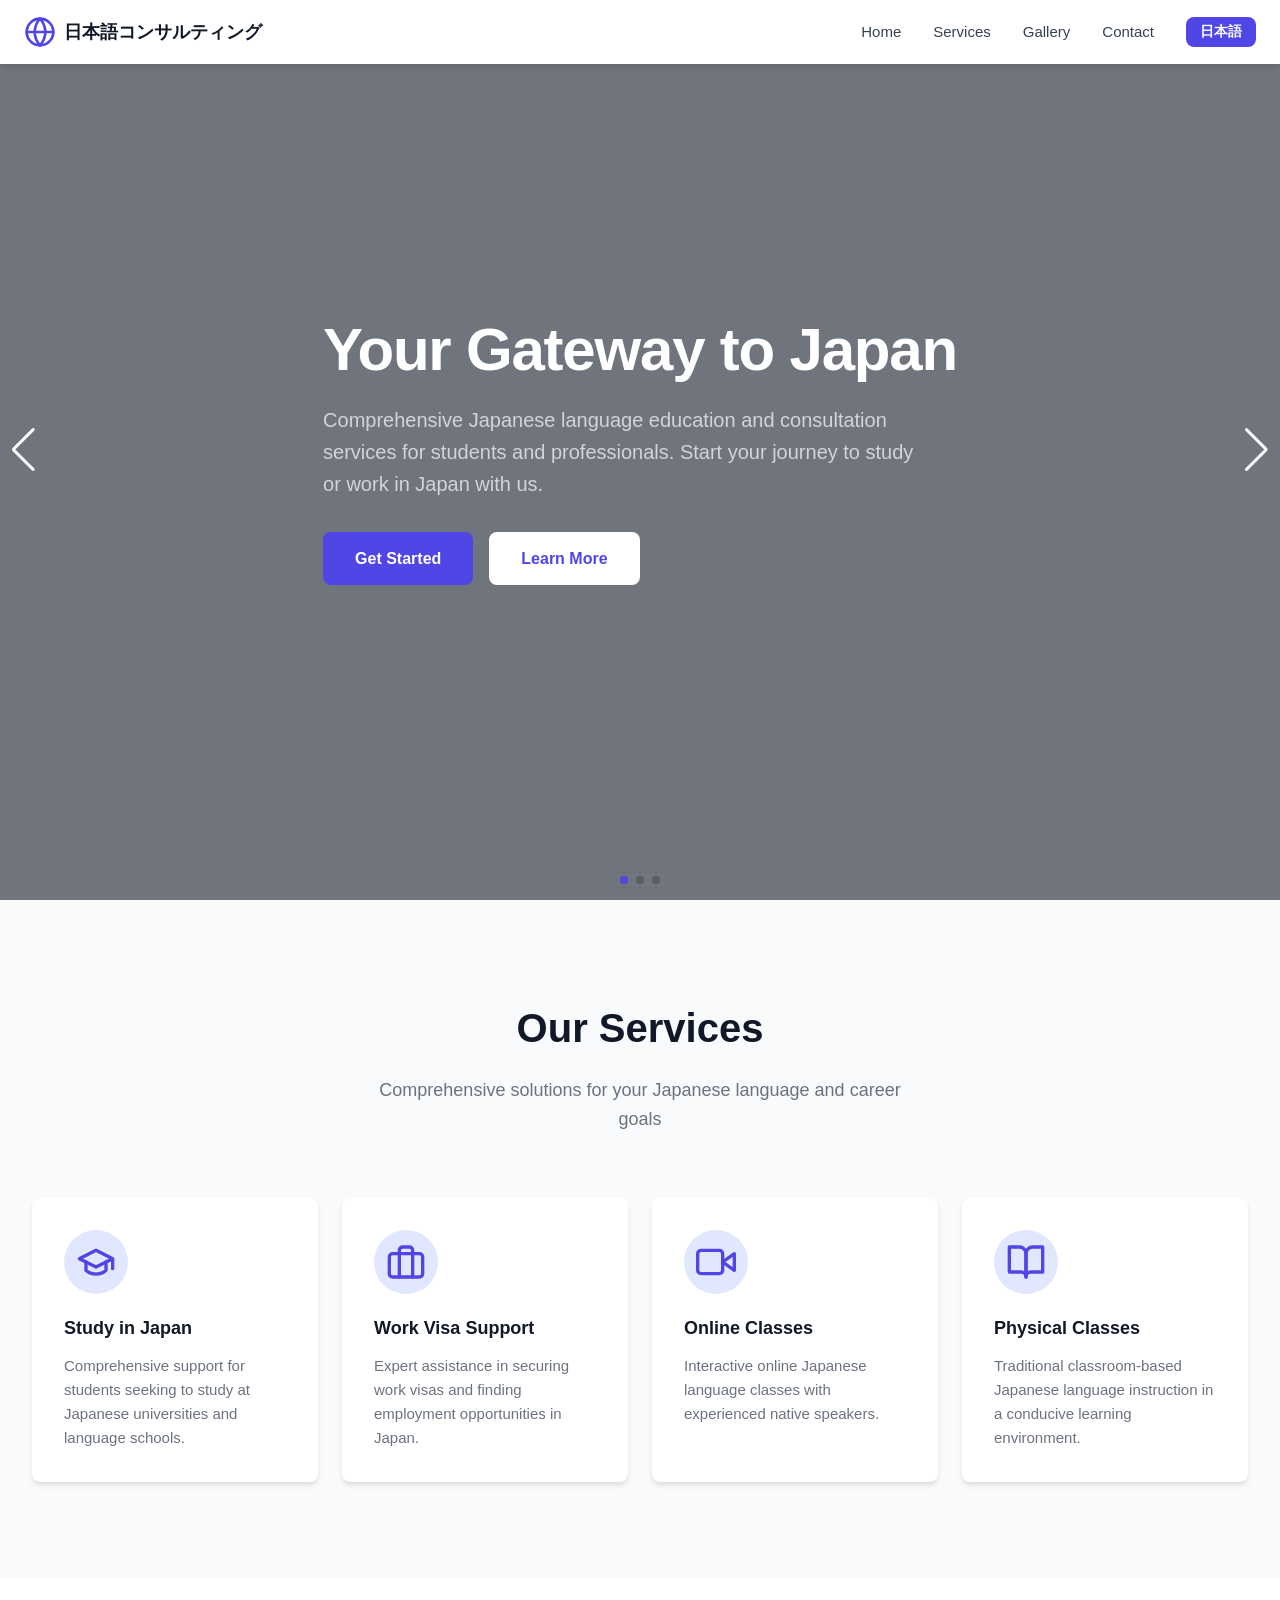
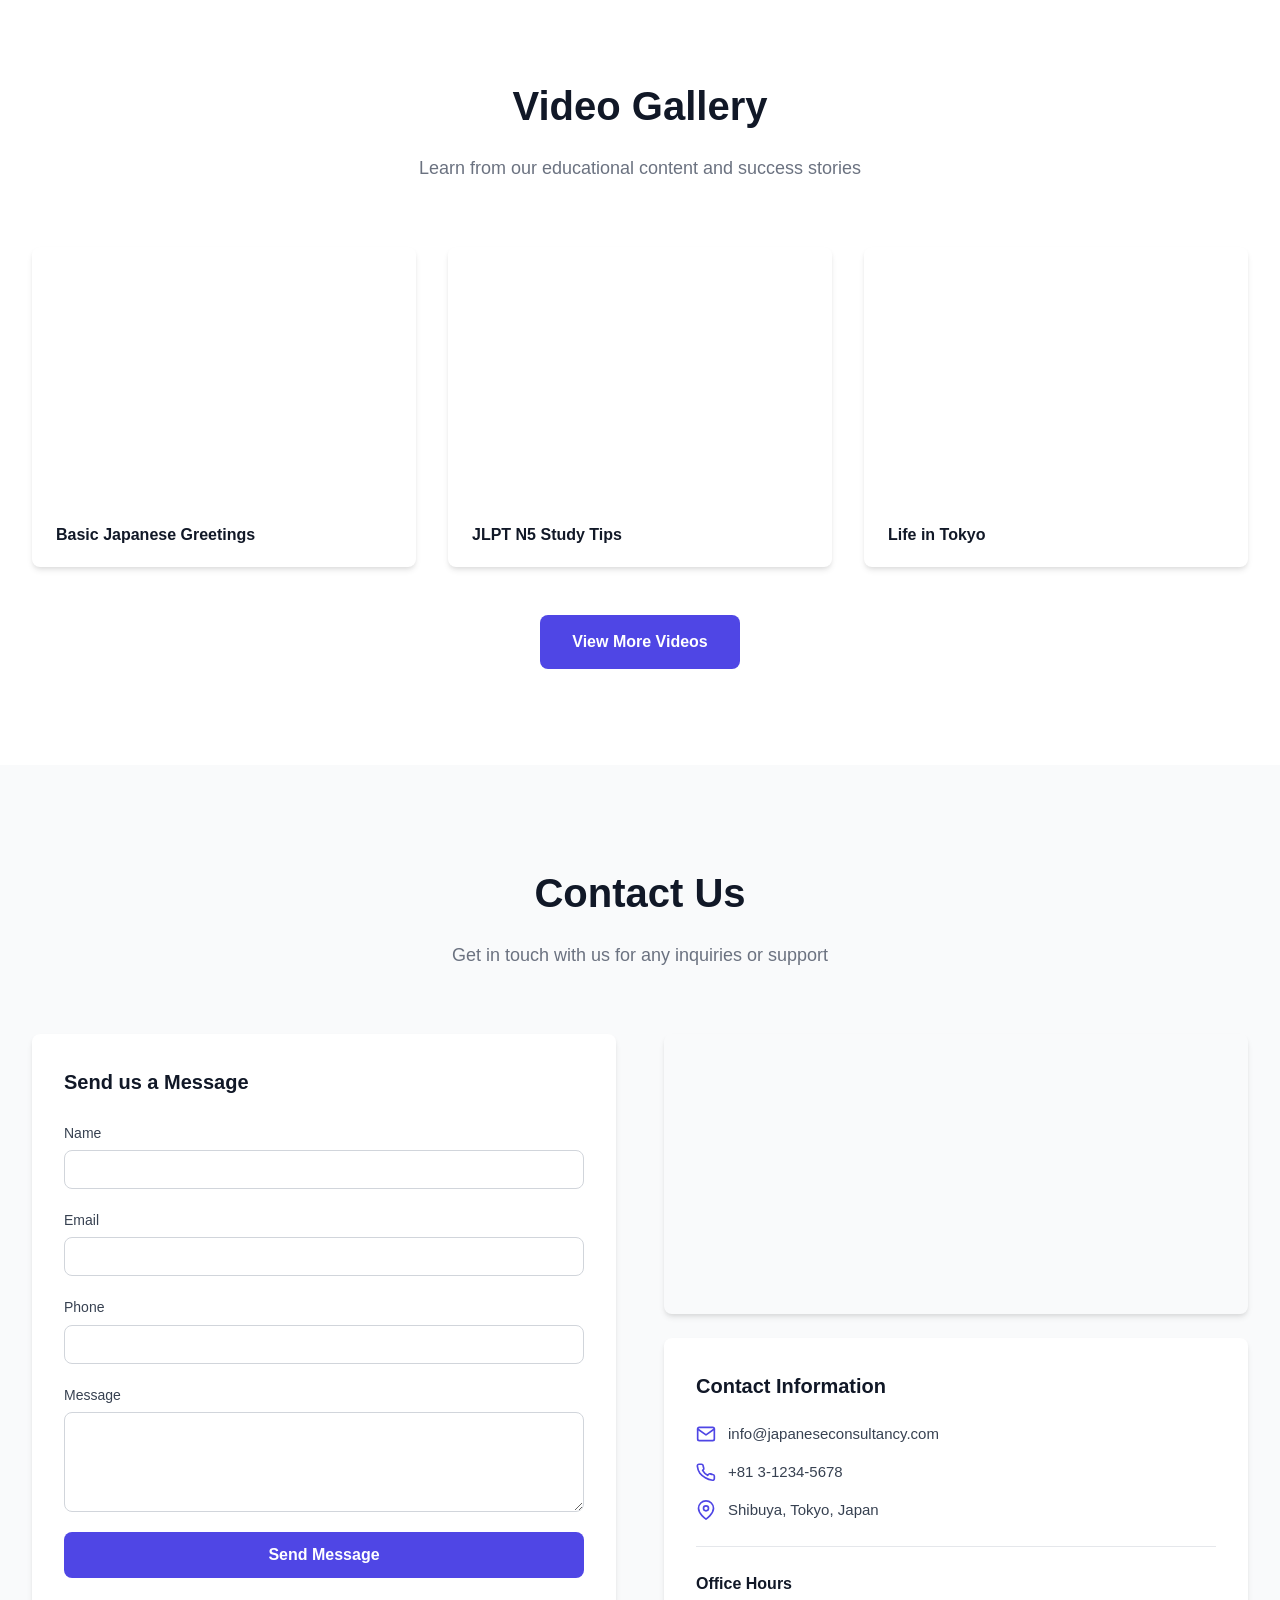
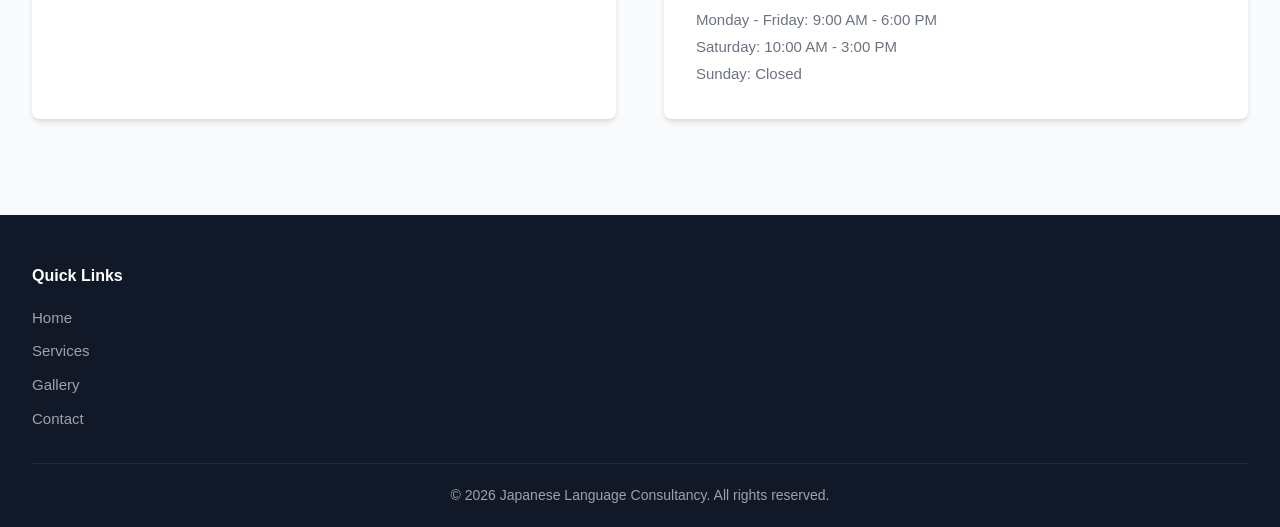
==== index.html @ 16f08550 "Added project files" ====
<!DOCTYPE html>
<html lang="en">
<head>
  <meta charset="UTF-8">
  <meta name="viewport" content="width=device-width, initial-scale=1.0">
  <title>Japanese Language Consultancy</title>
  <link rel="stylesheet" href="https://cdn.jsdelivr.net/npm/swiper@11/swiper-bundle.min.css">
  <link rel="stylesheet" href="css/style.css">
</head>
<body>

  <!-- ===== NAVBAR ===== -->
  <nav id="navbar">
    <div class="nav-container">
      <a href="#home" class="nav-logo">
        <svg xmlns="http://www.w3.org/2000/svg" width="32" height="32" viewBox="0 0 24 24" fill="none" stroke="currentColor" stroke-width="2" stroke-linecap="round" stroke-linejoin="round">
          <circle cx="12" cy="12" r="10"/>
          <line x1="2" y1="12" x2="22" y2="12"/>
          <path d="M12 2a15.3 15.3 0 0 1 4 10 15.3 15.3 0 0 1-4 10 15.3 15.3 0 0 1-4-10 15.3 15.3 0 0 1 4-10z"/>
        </svg>
        <span>日本語コンサルティング</span>
      </a>

      <div class="nav-links" id="navLinks">
        <a href="#home" class="nav-link" data-key="nav.home">Home</a>
        <a href="#services" class="nav-link" data-key="nav.services">Services</a>
        <a href="#gallery" class="nav-link" data-key="nav.gallery">Gallery</a>
        <a href="#contact" class="nav-link" data-key="nav.contact">Contact</a>
        <button class="lang-btn" id="langToggle" onclick="toggleLanguage()">日本語</button>
      </div>

      <div class="nav-mobile">
        <button class="lang-btn" id="langToggleMobile" onclick="toggleLanguage()">日本語</button>
        <button class="menu-btn" id="menuBtn" onclick="toggleMenu()" aria-label="Toggle menu">
          <span class="menu-icon" id="menuIcon">&#9776;</span>
        </button>
      </div>
    </div>

    <div class="mobile-menu" id="mobileMenu">
      <a href="#home" class="mobile-link" data-key="nav.home" onclick="closeMenu()">Home</a>
      <a href="#services" class="mobile-link" data-key="nav.services" onclick="closeMenu()">Services</a>
      <a href="#gallery" class="mobile-link" data-key="nav.gallery" onclick="closeMenu()">Gallery</a>
      <a href="#contact" class="mobile-link" data-key="nav.contact" onclick="closeMenu()">Contact</a>
    </div>
  </nav>

  <!-- ===== HERO SECTION ===== -->
  <section id="home">
    <div class="swiper hero-swiper">
      <div class="swiper-wrapper">

        <!-- Slide 1 -->
        <div class="swiper-slide">
          <div class="slide-bg" style="background-image: url('https://images.unsplash.com/photo-1480796927426-f609979314bd?ixlib=rb-1.2.1&auto=format&fit=crop&w=1920&q=80')">
            <div class="slide-overlay"></div>
            <div class="slide-content">
              <div class="slide-text">
                <h1 data-key="hero.title">Your Gateway to Japan</h1>
                <p data-key="hero.subtitle">Comprehensive Japanese language education and consultation services for students and professionals. Start your journey to study or work in Japan with us.</p>
                <div class="hero-buttons">
                  <a href="#contact" class="btn-primary" data-key="hero.getStarted">Get Started</a>
                  <a href="#services" class="btn-secondary" data-key="hero.learnMore">Learn More</a>
                </div>
              </div>
            </div>
          </div>
        </div>

        <!-- Slide 2 -->
        <div class="swiper-slide">
          <div class="slide-bg" style="background-image: url('https://images.unsplash.com/photo-1493976040374-85c8e12f0c0e?ixlib=rb-1.2.1&auto=format&fit=crop&w=1920&q=80')">
            <div class="slide-overlay"></div>
            <div class="slide-content">
              <div class="slide-text">
                <h1>Experience Japan's Culture</h1>
                <p>Immerse yourself in the rich traditions and modern lifestyle of Japan</p>
              </div>
            </div>
          </div>
        </div>

        <!-- Slide 3 -->
        <div class="swiper-slide">
          <div class="slide-bg" style="background-image: url('https://images.unsplash.com/photo-1528360983277-13d401cdc186?ixlib=rb-1.2.1&auto=format&fit=crop&w=1920&q=80')">
            <div class="slide-overlay"></div>
            <div class="slide-content">
              <div class="slide-text">
                <h1>Learn with Expert Teachers</h1>
                <p>Join our experienced native speakers for personalized Japanese language instruction</p>
              </div>
            </div>
          </div>
        </div>

      </div>
      <div class="swiper-button-next"></div>
      <div class="swiper-button-prev"></div>
      <div class="swiper-pagination"></div>
    </div>
  </section>

  <!-- ===== SERVICES SECTION ===== -->
  <section id="services" class="section-light">
    <div class="container">
      <div class="section-header">
        <h2 data-key="services.title">Our Services</h2>
        <p data-key="services.subtitle">Comprehensive solutions for your Japanese language and career goals</p>
      </div>
      <div class="services-grid">

        <div class="service-card">
          <div class="service-icon">
            <svg xmlns="http://www.w3.org/2000/svg" width="40" height="40" viewBox="0 0 24 24" fill="none" stroke="currentColor" stroke-width="2" stroke-linecap="round" stroke-linejoin="round">
              <path d="M22 10v6M2 10l10-5 10 5-10 5z"/>
              <path d="M6 12v5c3 3 9 3 12 0v-5"/>
            </svg>
          </div>
          <h3 data-key="services.study.title">Study in Japan</h3>
          <p data-key="services.study.description">Comprehensive support for students seeking to study at Japanese universities and language schools.</p>
        </div>

        <div class="service-card">
          <div class="service-icon">
            <svg xmlns="http://www.w3.org/2000/svg" width="40" height="40" viewBox="0 0 24 24" fill="none" stroke="currentColor" stroke-width="2" stroke-linecap="round" stroke-linejoin="round">
              <rect x="2" y="7" width="20" height="14" rx="2" ry="2"/>
              <path d="M16 21V5a2 2 0 0 0-2-2h-4a2 2 0 0 0-2 2v16"/>
            </svg>
          </div>
          <h3 data-key="services.work.title">Work Visa Support</h3>
          <p data-key="services.work.description">Expert assistance in securing work visas and finding employment opportunities in Japan.</p>
        </div>

        <div class="service-card">
          <div class="service-icon">
            <svg xmlns="http://www.w3.org/2000/svg" width="40" height="40" viewBox="0 0 24 24" fill="none" stroke="currentColor" stroke-width="2" stroke-linecap="round" stroke-linejoin="round">
              <polygon points="23 7 16 12 23 17 23 7"/>
              <rect x="1" y="5" width="15" height="14" rx="2" ry="2"/>
            </svg>
          </div>
          <h3 data-key="services.online.title">Online Classes</h3>
          <p data-key="services.online.description">Interactive online Japanese language classes with experienced native speakers.</p>
        </div>

        <div class="service-card">
          <div class="service-icon">
            <svg xmlns="http://www.w3.org/2000/svg" width="40" height="40" viewBox="0 0 24 24" fill="none" stroke="currentColor" stroke-width="2" stroke-linecap="round" stroke-linejoin="round">
              <path d="M2 3h6a4 4 0 0 1 4 4v14a3 3 0 0 0-3-3H2z"/>
              <path d="M22 3h-6a4 4 0 0 0-4 4v14a3 3 0 0 1 3-3h7z"/>
            </svg>
          </div>
          <h3 data-key="services.physical.title">Physical Classes</h3>
          <p data-key="services.physical.description">Traditional classroom-based Japanese language instruction in a conducive learning environment.</p>
        </div>

      </div>
    </div>
  </section>

  <!-- ===== GALLERY SECTION ===== -->
  <section id="gallery" class="section-white">
    <div class="container">
      <div class="section-header">
        <h2 data-key="gallery.title">Video Gallery</h2>
        <p data-key="gallery.subtitle">Learn from our educational content and success stories</p>
      </div>
      <div class="gallery-grid">

        <div class="video-card">
          <div class="video-wrapper">
            <iframe src="https://www.youtube.com/embed/n7rQSe2ejsA" title="Basic Japanese Greetings"
              allow="accelerometer; autoplay; clipboard-write; encrypted-media; gyroscope; picture-in-picture"
              allowfullscreen loading="lazy"></iframe>
          </div>
          <div class="video-info"><h3>Basic Japanese Greetings</h3></div>
        </div>

        <div class="video-card">
          <div class="video-wrapper">
            <iframe src="https://www.youtube.com/embed/5oxdPY9eH48" title="JLPT N5 Study Tips"
              allow="accelerometer; autoplay; clipboard-write; encrypted-media; gyroscope; picture-in-picture"
              allowfullscreen loading="lazy"></iframe>
          </div>
          <div class="video-info"><h3>JLPT N5 Study Tips</h3></div>
        </div>

        <div class="video-card">
          <div class="video-wrapper">
            <iframe src="https://www.youtube.com/embed/6EdWg6F5bxE" title="Life in Tokyo"
              allow="accelerometer; autoplay; clipboard-write; encrypted-media; gyroscope; picture-in-picture"
              allowfullscreen loading="lazy"></iframe>
          </div>
          <div class="video-info"><h3>Life in Tokyo</h3></div>
        </div>

      </div>
      <div class="section-action">
        <a href="full-gallery.html" class="btn-primary" data-key="gallery.viewMore">View More Videos</a>
      </div>
    </div>
  </section>

  <!-- ===== CONTACT SECTION ===== -->
  <section id="contact" class="section-light">
    <div class="container">
      <div class="section-header">
        <h2 data-key="contact.title">Contact Us</h2>
        <p data-key="contact.subtitle">Get in touch with us for any inquiries or support</p>
      </div>

      <div class="contact-grid">

        <!-- Contact Form -->
        <div class="form-card">
          <h3 data-key="contact.form.title">Send us a Message</h3>
          <form id="contactForm">
            <div class="form-group">
              <label for="name" data-key="contact.form.name">Name</label>
              <input type="text" id="name" name="name" required>
            </div>
            <div class="form-group">
              <label for="email" data-key="contact.form.email">Email</label>
              <input type="email" id="email" name="email" required>
            </div>
            <div class="form-group">
              <label for="phone" data-key="contact.form.phone">Phone</label>
              <input type="tel" id="phone" name="phone">
            </div>
            <div class="form-group">
              <label for="message" data-key="contact.form.message">Message</label>
              <textarea id="message" name="message" rows="4" required></textarea>
            </div>
            <button type="submit" class="btn-primary btn-block" id="submitBtn">
              <span id="submitText" data-key="contact.form.send">Send Message</span>
            </button>
            <div id="formStatus" class="form-status" role="alert"></div>
          </form>
        </div>

        <!-- Map + Contact Info -->
        <div class="contact-right">
          <div class="map-wrapper">
            <iframe
              title="Office Location"
              src="https://www.google.com/maps/embed?pb=!1m18!1m12!1m3!1d3241.7479754683745!2d139.7016359!3d35.6580339!2m3!1f0!2f0!3f0!3m2!1i1024!2i768!4f13.1!3m3!1m2!1s0x60188b563b00109f%3A0x337328def1e2ab26!2sShibuya%20Station!5e0!3m2!1sen!2sjp!4v1635744999999!5m2!1sen!2sjp"
              width="100%" height="100%" style="border:0;" allowfullscreen loading="lazy"
              referrerpolicy="no-referrer-when-downgrade"></iframe>
          </div>
          <div class="info-card">
            <h3>Contact Information</h3>
            <div class="info-item">
              <svg xmlns="http://www.w3.org/2000/svg" width="20" height="20" viewBox="0 0 24 24" fill="none" stroke="currentColor" stroke-width="2" stroke-linecap="round" stroke-linejoin="round">
                <path d="M4 4h16c1.1 0 2 .9 2 2v12c0 1.1-.9 2-2 2H4c-1.1 0-2-.9-2-2V6c0-1.1.9-2 2-2z"/>
                <polyline points="22,6 12,13 2,6"/>
              </svg>
              <span>info@japaneseconsultancy.com</span>
            </div>
            <div class="info-item">
              <svg xmlns="http://www.w3.org/2000/svg" width="20" height="20" viewBox="0 0 24 24" fill="none" stroke="currentColor" stroke-width="2" stroke-linecap="round" stroke-linejoin="round">
                <path d="M22 16.92v3a2 2 0 0 1-2.18 2 19.79 19.79 0 0 1-8.63-3.07A19.5 19.5 0 0 1 4.69 13.5 19.79 19.79 0 0 1 1.6 4.87 2 2 0 0 1 3.55 2.68h3a2 2 0 0 1 2 1.72 12.84 12.84 0 0 0 .7 2.81 2 2 0 0 1-.45 2.11L7.91 10a16 16 0 0 0 6 6l1.27-1.27a2 2 0 0 1 2.11-.45 12.84 12.84 0 0 0 2.81.7A2 2 0 0 1 22 16.92z"/>
              </svg>
              <span>+81 3-1234-5678</span>
            </div>
            <div class="info-item">
              <svg xmlns="http://www.w3.org/2000/svg" width="20" height="20" viewBox="0 0 24 24" fill="none" stroke="currentColor" stroke-width="2" stroke-linecap="round" stroke-linejoin="round">
                <path d="M21 10c0 7-9 13-9 13s-9-6-9-13a9 9 0 0 1 18 0z"/>
                <circle cx="12" cy="10" r="3"/>
              </svg>
              <span>Shibuya, Tokyo, Japan</span>
            </div>
            <div class="info-hours">
              <h4 data-key="contact.hours">Office Hours</h4>
              <ul>
                <li data-key="contact.hours.weekday">Monday - Friday: 9:00 AM - 6:00 PM</li>
                <li data-key="contact.hours.saturday">Saturday: 10:00 AM - 3:00 PM</li>
                <li data-key="contact.hours.sunday">Sunday: Closed</li>
              </ul>
            </div>
          </div>
        </div>

      </div>
    </div>
  </section>

  <!-- ===== FOOTER ===== -->
  <footer id="footer">
    <div class="container">
      <div class="footer-grid">
        <div>
          <h3 data-key="contact.links">Quick Links</h3>
          <ul class="footer-links">
            <li><a href="#home" data-key="nav.home">Home</a></li>
            <li><a href="#services" data-key="nav.services">Services</a></li>
            <li><a href="#gallery" data-key="nav.gallery">Gallery</a></li>
            <li><a href="#contact" data-key="nav.contact">Contact</a></li>
          </ul>
        </div>
      </div>
      <div class="footer-bottom">
        <p>© <span id="year"></span> Japanese Language Consultancy. All rights reserved.</p>
      </div>
    </div>
  </footer>

  <script src="https://cdn.jsdelivr.net/npm/swiper@11/swiper-bundle.min.js"></script>
  <script src="js/main.js"></script>
</body>
</html>
---- css/style.css ----
/* ===== RESET & BASE ===== */
*, *::before, *::after {
  box-sizing: border-box;
  margin: 0;
  padding: 0;
}

html {
  scroll-behavior: smooth;
}

body {
  font-family: -apple-system, BlinkMacSystemFont, 'Segoe UI', Roboto, Oxygen, Ubuntu, sans-serif;
  color: #111827;
  line-height: 1.6;
}

/* ===== VARIABLES ===== */
:root {
  --primary:       #4f46e5;
  --primary-hover: #4338ca;
  --primary-light: #e0e7ff;
  --text-dark:     #111827;
  --text-gray:     #6b7280;
  --text-light:    #9ca3af;
  --bg-light:      #f9fafb;
  --bg-white:      #ffffff;
  --shadow:        0 4px 6px -1px rgba(0,0,0,.10), 0 2px 4px -1px rgba(0,0,0,.06);
  --shadow-lg:     0 10px 15px -3px rgba(0,0,0,.10), 0 4px 6px -2px rgba(0,0,0,.05);
  --radius:        0.5rem;
}

/* ===== UTILITY ===== */
.container {
  max-width: 1280px;
  margin: 0 auto;
  padding: 0 1.5rem;
}

@media (min-width: 1024px) {
  .container { padding: 0 2rem; }
}

/* ===== NAVBAR ===== */
#navbar {
  position: fixed;
  top: 0;
  left: 0;
  right: 0;
  z-index: 1000;
  background: #fff;
  box-shadow: var(--shadow);
}

.nav-container {
  max-width: 1280px;
  margin: 0 auto;
  padding: 0 1.5rem;
  display: flex;
  align-items: center;
  justify-content: space-between;
  height: 64px;
}

.nav-logo {
  display: flex;
  align-items: center;
  gap: 0.5rem;
  text-decoration: none;
  color: var(--text-dark);
  font-size: 1.125rem;
  font-weight: 700;
  flex-shrink: 0;
}

.nav-logo svg {
  color: var(--primary);
  flex-shrink: 0;
}

.nav-links {
  display: none;
  align-items: center;
  gap: 2rem;
}

@media (min-width: 768px) {
  .nav-links { display: flex; }
}

.nav-link {
  text-decoration: none;
  color: #374151;
  font-size: 0.9375rem;
  font-weight: 500;
  transition: color 0.2s;
}

.nav-link:hover { color: var(--primary); }

.lang-btn {
  background: var(--primary);
  color: #fff;
  border: none;
  border-radius: var(--radius);
  padding: 0.375rem 0.875rem;
  font-size: 0.875rem;
  font-weight: 600;
  cursor: pointer;
  transition: background 0.2s;
  white-space: nowrap;
}

.lang-btn:hover { background: var(--primary-hover); }

.nav-mobile {
  display: flex;
  align-items: center;
  gap: 0.75rem;
}

@media (min-width: 768px) {
  .nav-mobile { display: none; }
}

.menu-btn {
  background: none;
  border: none;
  cursor: pointer;
  color: #374151;
  font-size: 1.5rem;
  line-height: 1;
  padding: 0.25rem;
}

.mobile-menu {
  display: none;
  flex-direction: column;
  background: #fff;
  border-top: 1px solid #e5e7eb;
}

.mobile-menu.open { display: flex; }

.mobile-link {
  display: block;
  padding: 0.75rem 1.5rem;
  text-decoration: none;
  color: #374151;
  font-size: 0.9375rem;
  border-bottom: 1px solid #f3f4f6;
  transition: background 0.15s, color 0.15s;
}

.mobile-link:hover {
  background: var(--bg-light);
  color: var(--primary);
}

/* ===== HERO SECTION ===== */
#home {
  height: 100vh;
  min-height: 560px;
}

.hero-swiper {
  width: 100%;
  height: 100%;
}

.slide-bg {
  width: 100%;
  height: 100%;
  background-size: cover;
  background-position: center;
  position: relative;
}

.slide-overlay {
  position: absolute;
  inset: 0;
  background: rgba(17, 24, 39, 0.60);
}

.slide-content {
  position: relative;
  height: 100%;
  display: flex;
  align-items: center;
  padding: 0 1.5rem;
}

@media (min-width: 1024px) {
  .slide-content { padding: 0 2rem; }
}

.slide-text {
  max-width: 768px;
  margin: 0 auto;
  animation: fadeIn 0.8s ease-out;
}

@keyframes fadeIn {
  from { opacity: 0; transform: translateY(20px); }
  to   { opacity: 1; transform: translateY(0); }
}

.slide-text h1 {
  font-size: clamp(2rem, 5vw, 3.75rem);
  font-weight: 800;
  color: #fff;
  line-height: 1.15;
  margin-bottom: 1.25rem;
  letter-spacing: -0.02em;
}

.slide-text p {
  font-size: clamp(1rem, 2vw, 1.25rem);
  color: #d1d5db;
  margin-bottom: 2rem;
  max-width: 600px;
}

.hero-buttons {
  display: flex;
  gap: 1rem;
  flex-wrap: wrap;
}

/* Swiper overrides */
.swiper-button-next,
.swiper-button-prev {
  color: #fff !important;
}

.swiper-pagination-bullet-active {
  background: var(--primary) !important;
}

/* ===== SECTION SHARED ===== */
.section-light { background: var(--bg-light); }
.section-white { background: var(--bg-white); }

.section-header {
  text-align: center;
  margin-bottom: 4rem;
}

.section-header h2 {
  font-size: clamp(1.75rem, 4vw, 2.5rem);
  font-weight: 800;
  color: var(--text-dark);
  margin-bottom: 1rem;
}

.section-header p {
  font-size: 1.125rem;
  color: var(--text-gray);
  max-width: 540px;
  margin: 0 auto;
}

section:not(#home) { padding: 6rem 0; }

.section-action {
  text-align: center;
  margin-top: 3rem;
}

/* ===== BUTTONS ===== */
.btn-primary {
  display: inline-block;
  background: var(--primary);
  color: #fff;
  text-decoration: none;
  padding: 0.875rem 2rem;
  border-radius: var(--radius);
  font-size: 1rem;
  font-weight: 600;
  border: none;
  cursor: pointer;
  transition: background 0.2s, transform 0.1s;
}

.btn-primary:hover {
  background: var(--primary-hover);
  transform: translateY(-1px);
}

.btn-primary:active { transform: translateY(0); }

.btn-secondary {
  display: inline-block;
  background: #fff;
  color: var(--primary);
  text-decoration: none;
  padding: 0.875rem 2rem;
  border-radius: var(--radius);
  font-size: 1rem;
  font-weight: 600;
  border: none;
  cursor: pointer;
  transition: background 0.2s;
}

.btn-secondary:hover { background: #f3f4f6; }

.btn-block {
  display: block;
  width: 100%;
  text-align: center;
}

/* ===== SERVICES ===== */
.services-grid {
  display: grid;
  grid-template-columns: 1fr;
  gap: 1.5rem;
}

@media (min-width: 640px)  { .services-grid { grid-template-columns: repeat(2, 1fr); } }
@media (min-width: 1024px) { .services-grid { grid-template-columns: repeat(4, 1fr); } }

.service-card {
  background: #fff;
  border-radius: var(--radius);
  padding: 2rem;
  box-shadow: var(--shadow);
  transition: box-shadow 0.25s, transform 0.25s;
}

.service-card:hover {
  box-shadow: var(--shadow-lg);
  transform: translateY(-4px);
}

.service-icon {
  display: inline-flex;
  align-items: center;
  justify-content: center;
  width: 64px;
  height: 64px;
  background: var(--primary-light);
  border-radius: 50%;
  color: var(--primary);
  margin-bottom: 1.25rem;
}

.service-card h3 {
  font-size: 1.125rem;
  font-weight: 700;
  color: var(--text-dark);
  margin-bottom: 0.75rem;
}

.service-card p {
  font-size: 0.9375rem;
  color: var(--text-gray);
  line-height: 1.6;
}

/* ===== GALLERY ===== */
.gallery-grid {
  display: grid;
  grid-template-columns: 1fr;
  gap: 2rem;
}

@media (min-width: 768px)  { .gallery-grid { grid-template-columns: repeat(2, 1fr); } }
@media (min-width: 1024px) { .gallery-grid { grid-template-columns: repeat(3, 1fr); } }

.video-card {
  background: #fff;
  border-radius: var(--radius);
  box-shadow: var(--shadow);
  overflow: hidden;
  transition: box-shadow 0.25s;
}

.video-card:hover { box-shadow: var(--shadow-lg); }

.video-wrapper {
  position: relative;
  padding-bottom: 66.25%;
  height: 0;
  overflow: hidden;
}

.video-wrapper iframe {
  position: absolute;
  top: 0;
  left: 0;
  width: 100%;
  height: 100%;
  border: 0;
}

.video-info {
  padding: 1.25rem 1.5rem;
}

.video-info h3 {
  font-size: 1rem;
  font-weight: 600;
  color: var(--text-dark);
}

/* ===== CONTACT ===== */
.contact-grid {
  display: grid;
  grid-template-columns: 1fr;
  gap: 3rem;
}

@media (min-width: 1024px) {
  .contact-grid { grid-template-columns: repeat(2, 1fr); }
}

.form-card,
.info-card {
  background: #fff;
  border-radius: var(--radius);
  padding: 2rem;
  box-shadow: var(--shadow);
}

.form-card h3 {
  font-size: 1.25rem;
  font-weight: 700;
  color: var(--text-dark);
  margin-bottom: 1.5rem;
}

.form-group {
  margin-bottom: 1.25rem;
}

.form-group label {
  display: block;
  font-size: 0.875rem;
  font-weight: 500;
  color: #374151;
  margin-bottom: 0.375rem;
}

.form-group input,
.form-group textarea {
  display: block;
  width: 100%;
  padding: 0.625rem 0.875rem;
  border: 1px solid #d1d5db;
  border-radius: var(--radius);
  font-size: 0.9375rem;
  color: var(--text-dark);
  background: #fff;
  transition: border-color 0.2s, box-shadow 0.2s;
  font-family: inherit;
}

.form-group input:focus,
.form-group textarea:focus {
  outline: none;
  border-color: var(--primary);
  box-shadow: 0 0 0 3px rgba(79, 70, 229, 0.15);
}

.form-group textarea { resize: vertical; min-height: 100px; }

.form-status {
  margin-top: 0.75rem;
  font-size: 0.9rem;
  padding: 0.5rem 0;
  min-height: 1.5rem;
}

.form-status.success { color: #059669; }
.form-status.error   { color: #dc2626; }

.contact-right {
  display: flex;
  flex-direction: column;
  gap: 1.5rem;
}

.map-wrapper {
  border-radius: var(--radius);
  overflow: hidden;
  box-shadow: var(--shadow);
  height: 280px;
}

.map-wrapper iframe {
  display: block;
  width: 100%;
  height: 100%;
  border: 0;
}

.info-card h3 {
  font-size: 1.25rem;
  font-weight: 700;
  color: var(--text-dark);
  margin-bottom: 1.25rem;
}

.info-item {
  display: flex;
  align-items: center;
  gap: 0.75rem;
  color: #374151;
  font-size: 0.9375rem;
  margin-bottom: 0.875rem;
}

.info-item svg { color: var(--primary); flex-shrink: 0; }

.info-hours {
  margin-top: 1.5rem;
  padding-top: 1.5rem;
  border-top: 1px solid #e5e7eb;
}

.info-hours h4 {
  font-size: 1rem;
  font-weight: 600;
  color: var(--text-dark);
  margin-bottom: 0.625rem;
}

.info-hours ul {
  list-style: none;
  color: var(--text-gray);
  font-size: 0.9375rem;
  line-height: 1.8;
}

/* ===== FOOTER ===== */
#footer {
  background: #111827;
  padding: 3rem 0 0;
  color: #9ca3af;
}

.footer-grid {
  display: grid;
  grid-template-columns: 1fr;
  gap: 2rem;
  margin-bottom: 2rem;
}

#footer h3 {
  color: #fff;
  font-size: 1rem;
  font-weight: 600;
  margin-bottom: 1rem;
}

.footer-links {
  list-style: none;
  display: flex;
  flex-direction: column;
  gap: 0.5rem;
}

.footer-links a {
  color: #9ca3af;
  text-decoration: none;
  font-size: 0.9375rem;
  transition: color 0.2s;
}

.footer-links a:hover { color: #fff; }

.footer-bottom {
  border-top: 1px solid #1f2937;
  padding: 1.25rem 0;
  text-align: center;
  font-size: 0.875rem;
}

/* ===== BUTTON DISABLED STATE ===== */
button:disabled,
button.loading {
  opacity: 0.6;
  cursor: not-allowed;
}
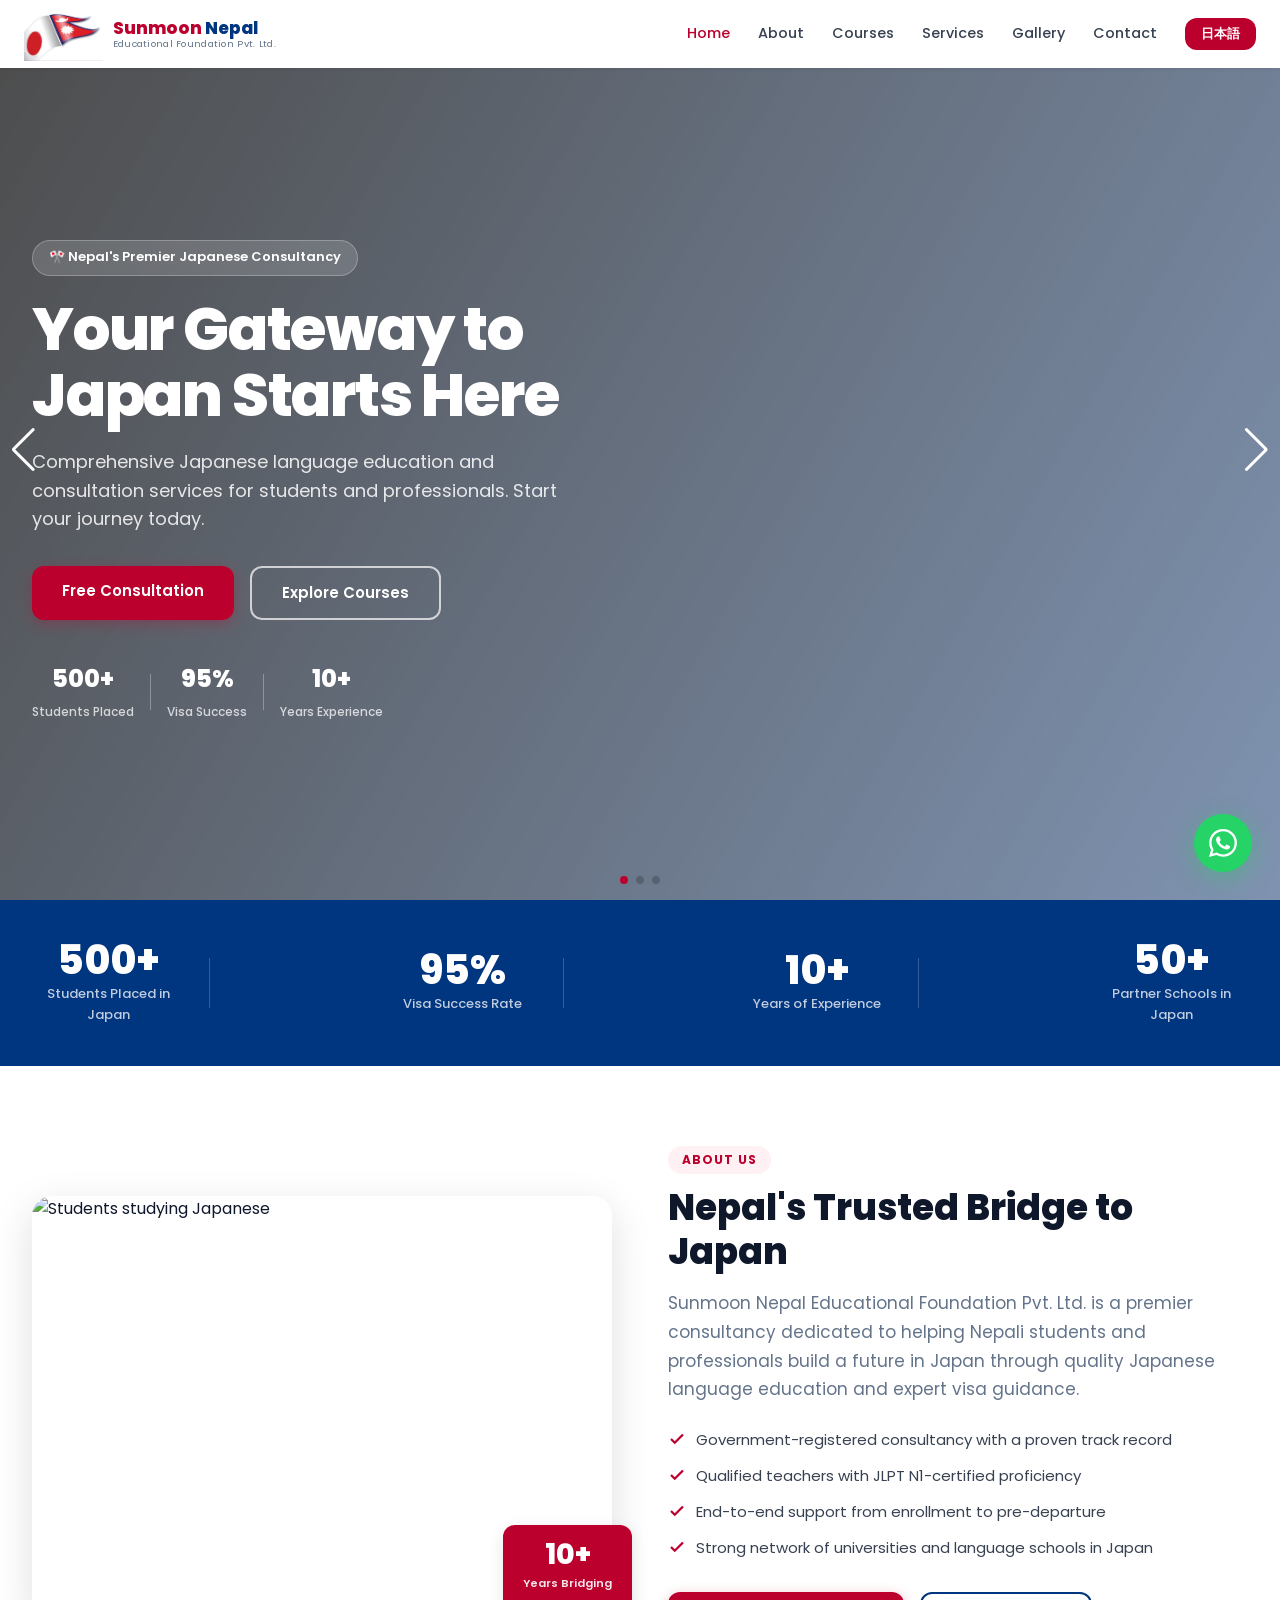
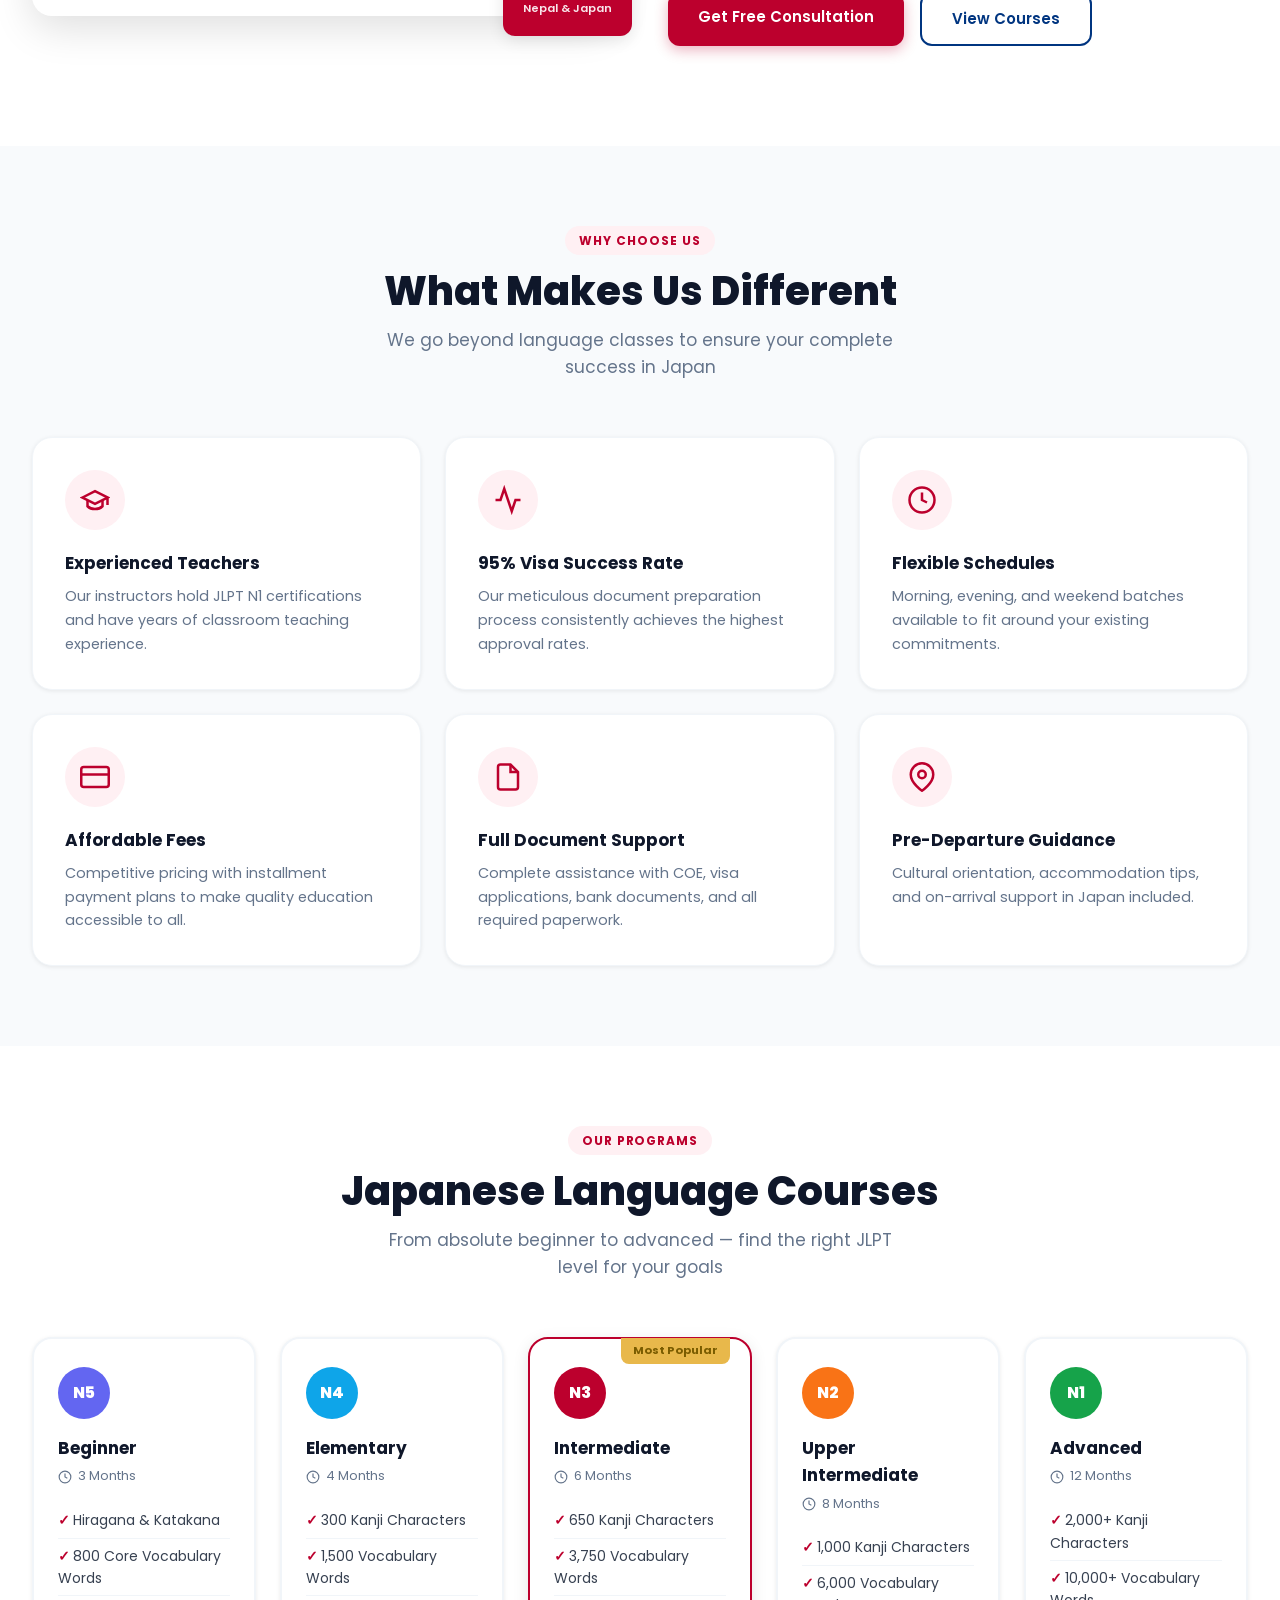
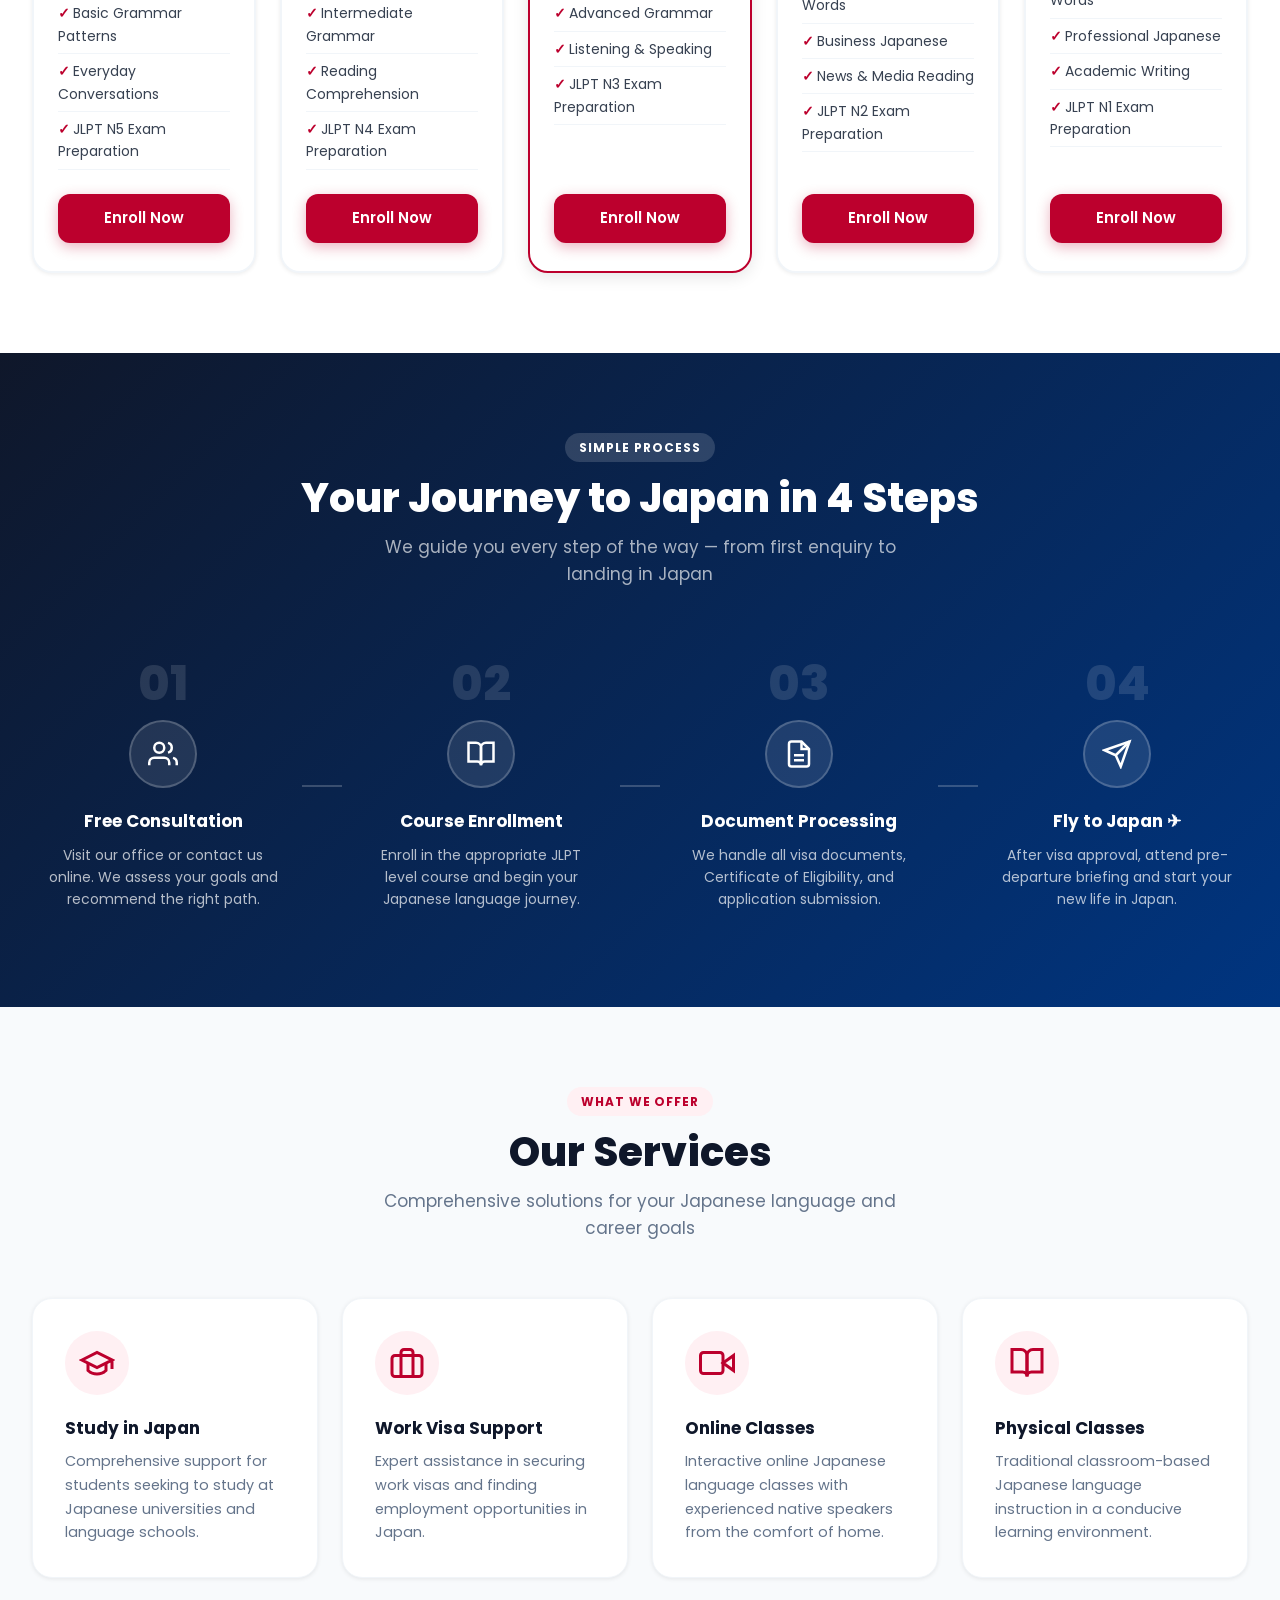
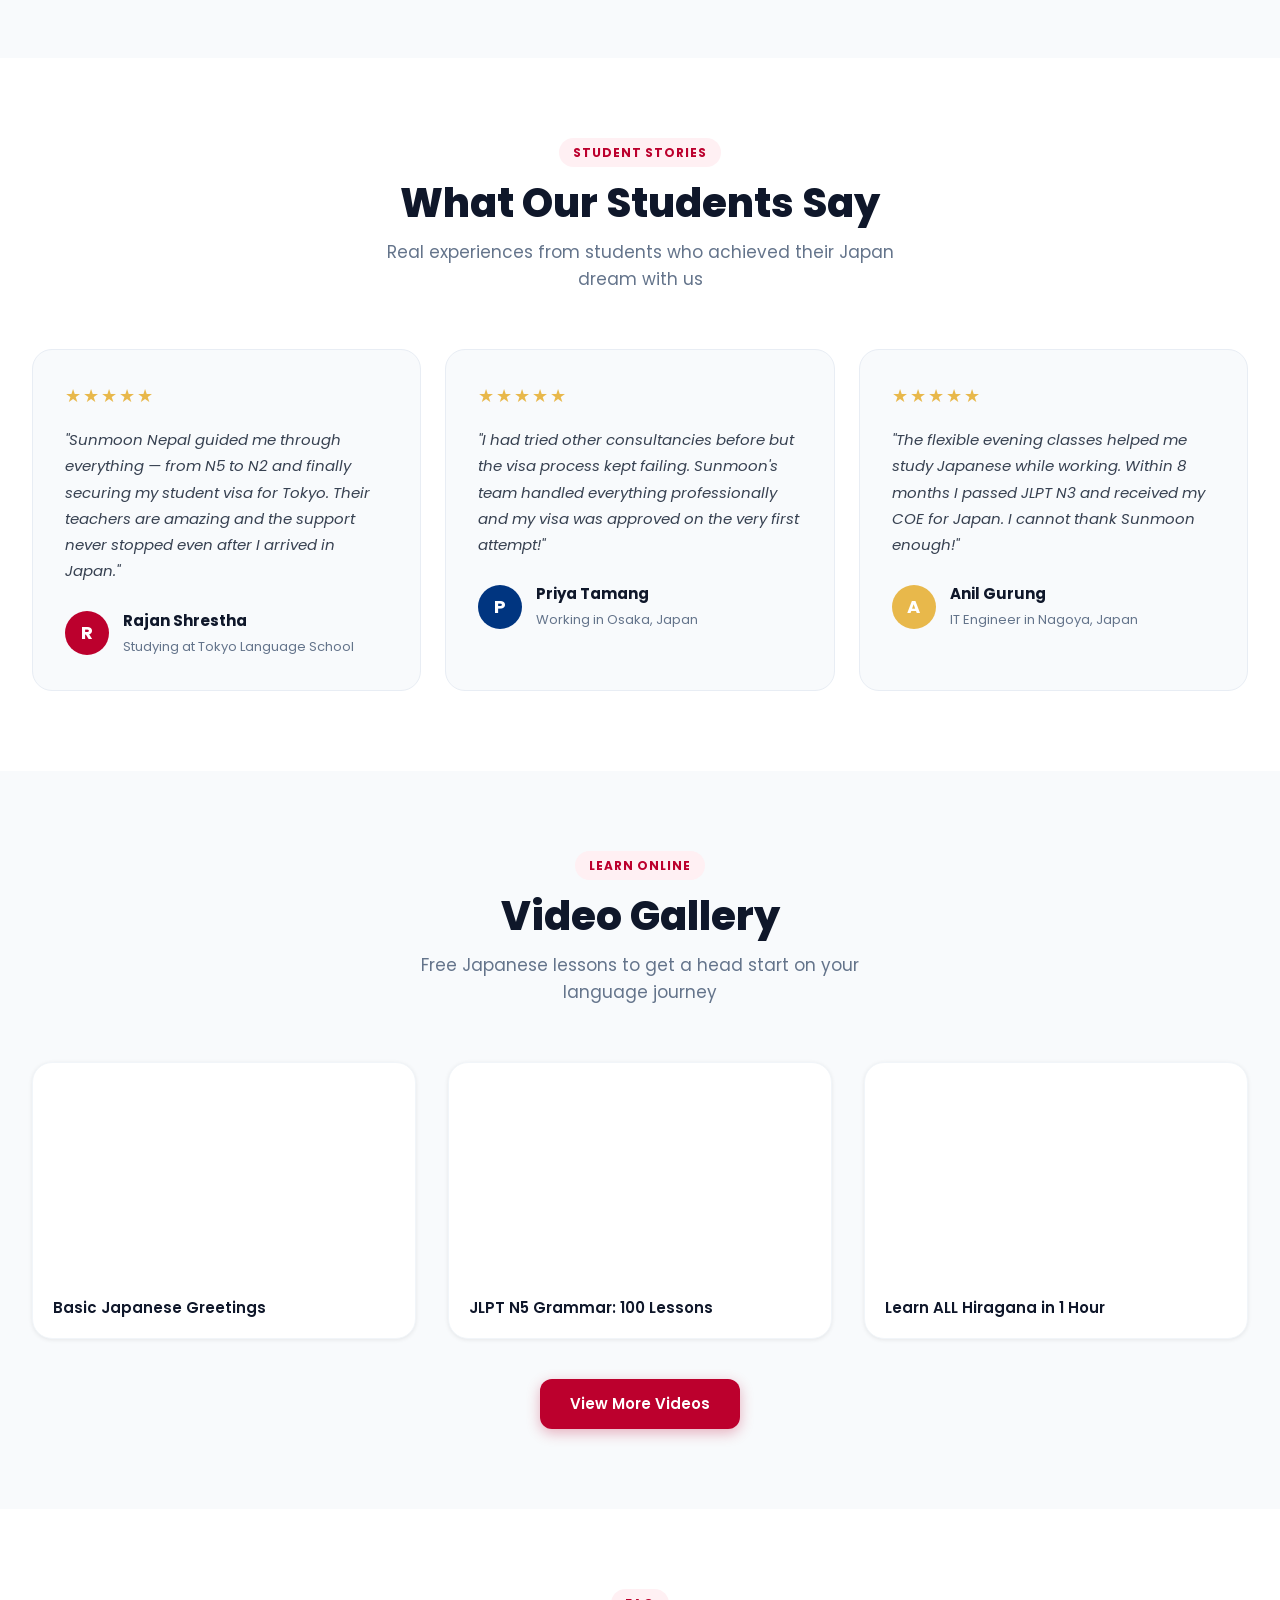
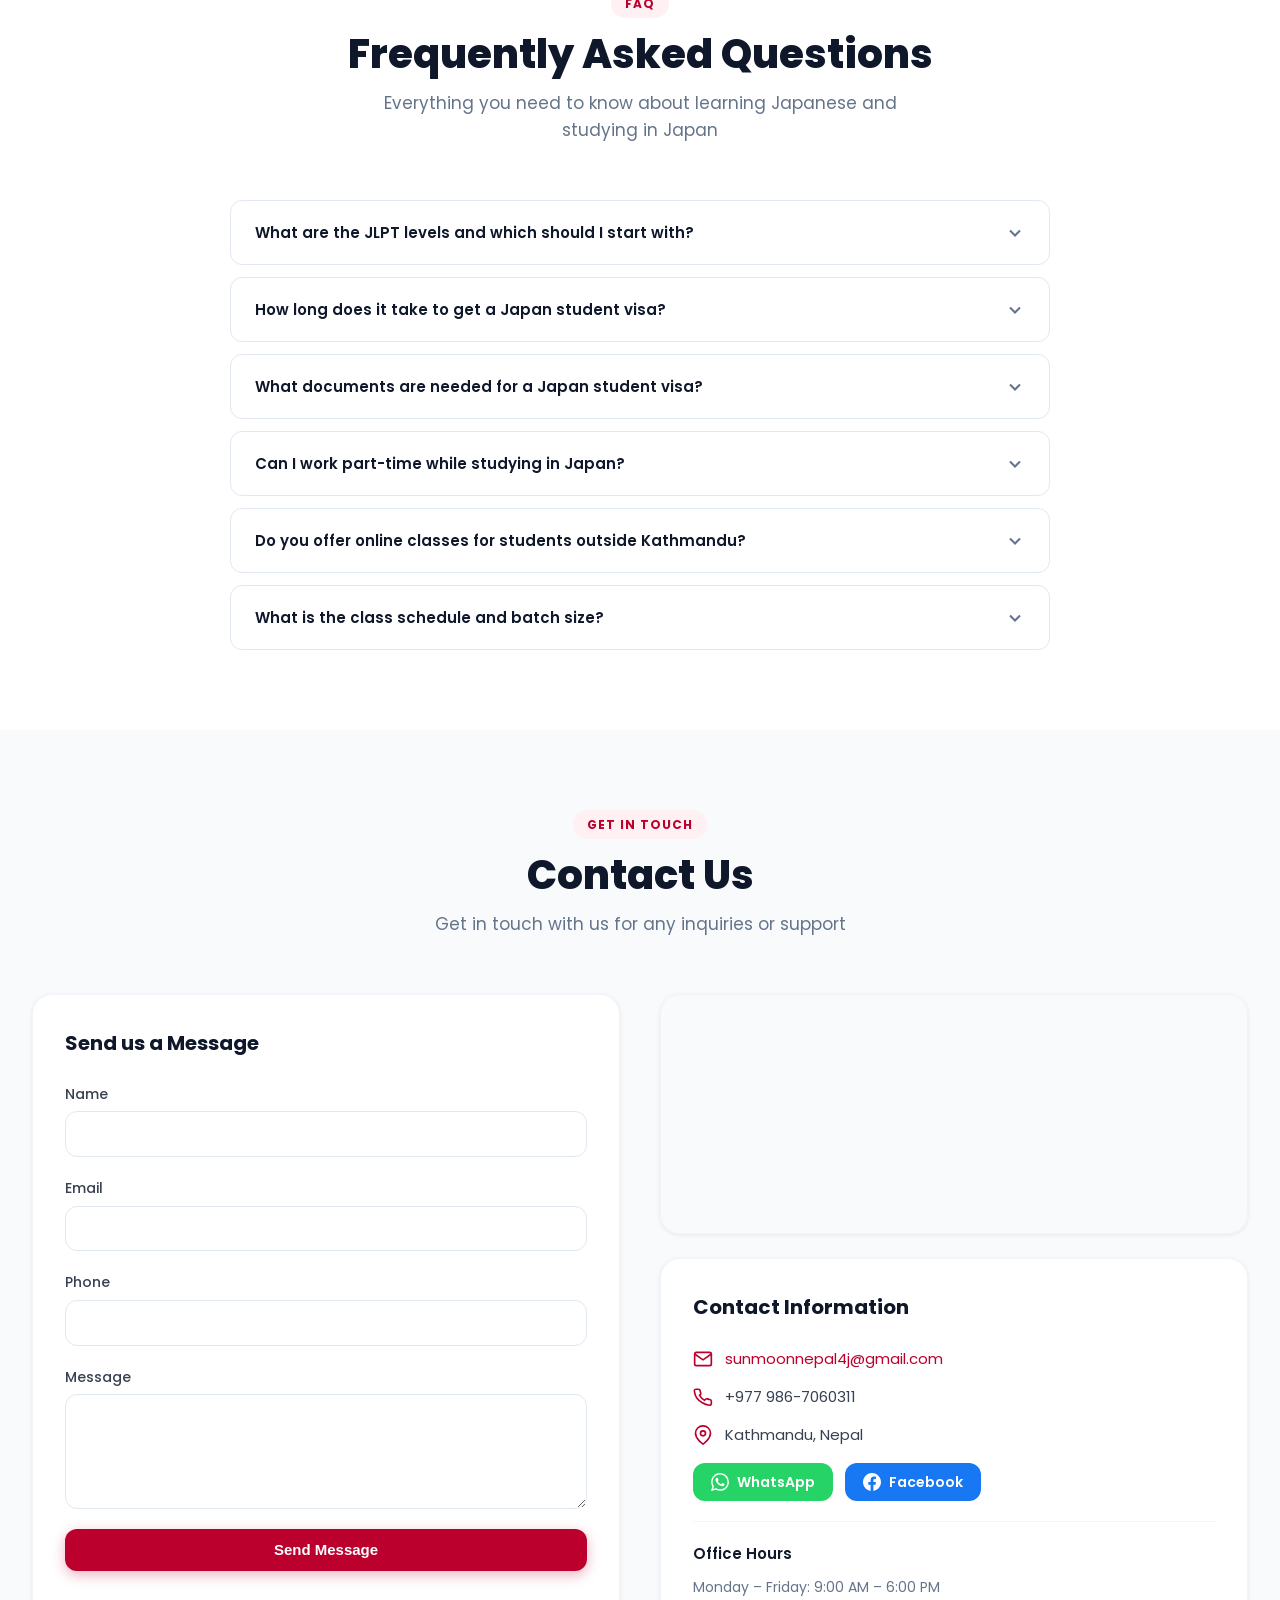
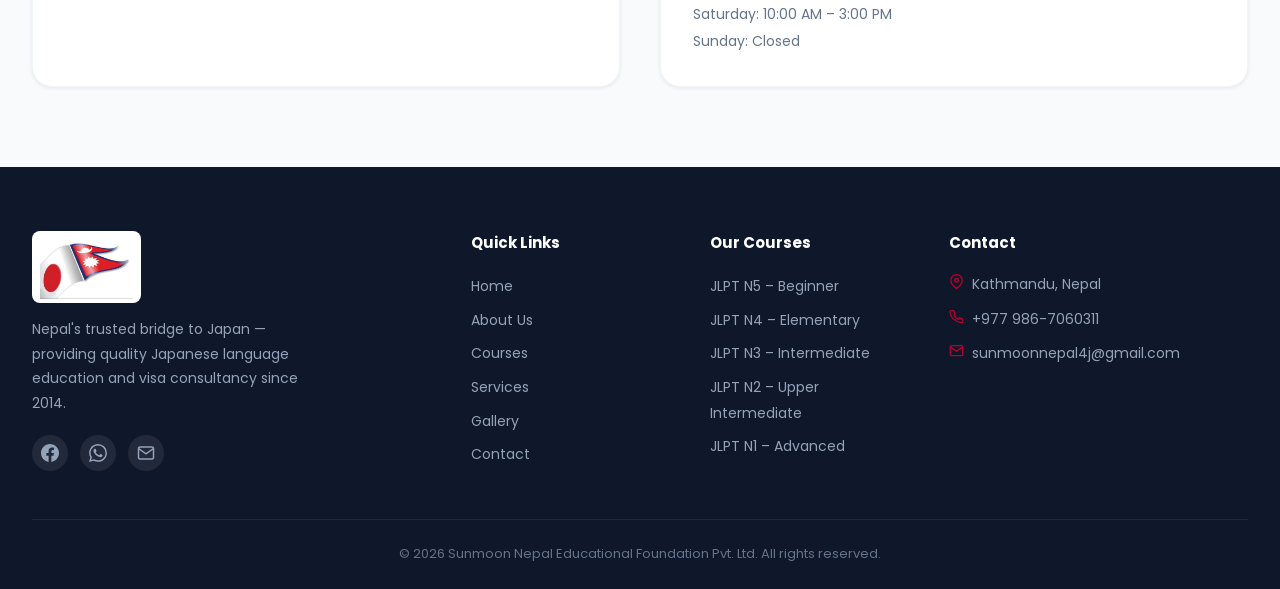
==== commit fc4f94cf: "added js and css versions and added bcc mail" ====
--- a/index.html
+++ b/index.html
@@ -3,9 +3,13 @@
 <head>
   <meta charset="UTF-8">
   <meta name="viewport" content="width=device-width, initial-scale=1.0">
-  <title>Japanese Language Consultancy</title>
+  <link rel="icon" type="image/png" href="logo.png?v=<?= filemtime('logo.png') ?>">
+  <title>Sunmoon Nepal Educational Foundation Pvt. Ltd.</title>
+  <link rel="preconnect" href="https://fonts.googleapis.com">
+  <link rel="preconnect" href="https://fonts.gstatic.com" crossorigin>
+  <link href="https://fonts.googleapis.com/css2?family=Poppins:wght@400;500;600;700;800&display=swap" rel="stylesheet">
   <link rel="stylesheet" href="https://cdn.jsdelivr.net/npm/swiper@11/swiper-bundle.min.css">
-  <link rel="stylesheet" href="css/style.css">
+  <link rel="stylesheet" href="css/style.css?v=<?= filemtime('css/style.css') ?>">
 </head>
 <body>
 
@@ -13,19 +17,20 @@
   <nav id="navbar">
     <div class="nav-container">
       <a href="#home" class="nav-logo">
-        <svg xmlns="http://www.w3.org/2000/svg" width="32" height="32" viewBox="0 0 24 24" fill="none" stroke="currentColor" stroke-width="2" stroke-linecap="round" stroke-linejoin="round">
-          <circle cx="12" cy="12" r="10"/>
-          <line x1="2" y1="12" x2="22" y2="12"/>
-          <path d="M12 2a15.3 15.3 0 0 1 4 10 15.3 15.3 0 0 1-4 10 15.3 15.3 0 0 1-4-10 15.3 15.3 0 0 1 4-10z"/>
-        </svg>
-        <span>日本語コンサルティング</span>
+        <img src="logo.png?v=<?= filemtime('logo.png') ?>" alt="Sunmoon Nepal" class="nav-logo-img">
+        <div class="nav-brand">
+          <span class="nav-brand-name"><span class="brand-sun">Sunmoon</span> <span class="brand-moon">Nepal</span></span>
+          <span class="nav-brand-sub">Educational Foundation Pvt. Ltd.</span>
+        </div>
       </a>
 
       <div class="nav-links" id="navLinks">
-        <a href="#home" class="nav-link" data-key="nav.home">Home</a>
-        <a href="#services" class="nav-link" data-key="nav.services">Services</a>
-        <a href="#gallery" class="nav-link" data-key="nav.gallery">Gallery</a>
-        <a href="#contact" class="nav-link" data-key="nav.contact">Contact</a>
+        <a href="#home"         class="nav-link" data-key="nav.home">Home</a>
+        <a href="#about"        class="nav-link" data-key="nav.about">About</a>
+        <a href="#courses"      class="nav-link" data-key="nav.courses">Courses</a>
+        <a href="#services"     class="nav-link" data-key="nav.services">Services</a>
+        <a href="#gallery"      class="nav-link" data-key="nav.gallery">Gallery</a>
+        <a href="#contact"      class="nav-link" data-key="nav.contact">Contact</a>
         <button class="lang-btn" id="langToggle" onclick="toggleLanguage()">日本語</button>
       </div>
 
@@ -38,56 +43,73 @@
     </div>
 
     <div class="mobile-menu" id="mobileMenu">
-      <a href="#home" class="mobile-link" data-key="nav.home" onclick="closeMenu()">Home</a>
-      <a href="#services" class="mobile-link" data-key="nav.services" onclick="closeMenu()">Services</a>
-      <a href="#gallery" class="mobile-link" data-key="nav.gallery" onclick="closeMenu()">Gallery</a>
-      <a href="#contact" class="mobile-link" data-key="nav.contact" onclick="closeMenu()">Contact</a>
+      <a href="#home"     class="mobile-link" data-key="nav.home"     onclick="closeMenu()">Home</a>
+      <a href="#about"    class="mobile-link" data-key="nav.about"    onclick="closeMenu()">About</a>
+      <a href="#courses"  class="mobile-link" data-key="nav.courses"   onclick="closeMenu()">Courses</a>
+      <a href="#services" class="mobile-link" data-key="nav.services"  onclick="closeMenu()">Services</a>
+      <a href="#gallery"  class="mobile-link" data-key="nav.gallery"   onclick="closeMenu()">Gallery</a>
+      <a href="#contact"  class="mobile-link" data-key="nav.contact"   onclick="closeMenu()">Contact</a>
     </div>
   </nav>
 
-  <!-- ===== HERO SECTION ===== -->
+  <!-- ===== HERO ===== -->
   <section id="home">
     <div class="swiper hero-swiper">
       <div class="swiper-wrapper">
 
-        <!-- Slide 1 -->
         <div class="swiper-slide">
-          <div class="slide-bg" style="background-image: url('https://images.unsplash.com/photo-1480796927426-f609979314bd?ixlib=rb-1.2.1&auto=format&fit=crop&w=1920&q=80')">
+          <div class="slide-bg" style="background-image:url('https://images.unsplash.com/photo-1480796927426-f609979314bd?ixlib=rb-1.2.1&auto=format&fit=crop&w=1920&q=80')">
             <div class="slide-overlay"></div>
             <div class="slide-content">
-              <div class="slide-text">
-                <h1 data-key="hero.title">Your Gateway to Japan</h1>
-                <p data-key="hero.subtitle">Comprehensive Japanese language education and consultation services for students and professionals. Start your journey to study or work in Japan with us.</p>
+              <div class="slide-text fade-up">
+                <span class="hero-badge" data-key="hero.badge1">🎌 Nepal's Premier Japanese Consultancy</span>
+                <h1 data-key="hero.title">Your Gateway to<br>Japan Starts Here</h1>
+                <p data-key="hero.subtitle">Comprehensive Japanese language education and consultation services for students and professionals. Start your journey today.</p>
                 <div class="hero-buttons">
-                  <a href="#contact" class="btn-primary" data-key="hero.getStarted">Get Started</a>
-                  <a href="#services" class="btn-secondary" data-key="hero.learnMore">Learn More</a>
+                  <a href="#contact" class="btn-primary" data-key="hero.getStarted">Free Consultation</a>
+                  <a href="#courses" class="btn-hero-outline" data-key="hero.learnMore">Explore Courses</a>
+                </div>
+                <div class="hero-stats">
+                  <div class="hero-stat"><strong>500+</strong><span data-key="hero.stat1">Students Placed</span></div>
+                  <div class="hero-stat-divider"></div>
+                  <div class="hero-stat"><strong>95%</strong><span data-key="hero.stat2">Visa Success</span></div>
+                  <div class="hero-stat-divider"></div>
+                  <div class="hero-stat"><strong>10+</strong><span data-key="hero.stat3">Years Experience</span></div>
                 </div>
               </div>
             </div>
           </div>
         </div>
 
-        <!-- Slide 2 -->
         <div class="swiper-slide">
-          <div class="slide-bg" style="background-image: url('https://images.unsplash.com/photo-1493976040374-85c8e12f0c0e?ixlib=rb-1.2.1&auto=format&fit=crop&w=1920&q=80')">
+          <div class="slide-bg" style="background-image:url('https://images.unsplash.com/photo-1493976040374-85c8e12f0c0e?ixlib=rb-1.2.1&auto=format&fit=crop&w=1920&q=80')">
             <div class="slide-overlay"></div>
             <div class="slide-content">
-              <div class="slide-text">
-                <h1>Experience Japan's Culture</h1>
-                <p>Immerse yourself in the rich traditions and modern lifestyle of Japan</p>
+              <div class="slide-text fade-up">
+                <span class="hero-badge" data-key="hero.badge2">🌸 Immerse in Japanese Culture</span>
+                <h1 data-key="hero.s2.title">Experience Japan's<br>Rich Culture</h1>
+                <p data-key="hero.s2.desc">Immerse yourself in Japan's rich traditions and modern lifestyle through our comprehensive programs.</p>
+                <div class="hero-buttons">
+                  <a href="#about"    class="btn-primary"      data-key="hero.s2.btn1">About Us</a>
+                  <a href="#services" class="btn-hero-outline"  data-key="hero.s2.btn2">Our Services</a>
+                </div>
               </div>
             </div>
           </div>
         </div>
 
-        <!-- Slide 3 -->
         <div class="swiper-slide">
-          <div class="slide-bg" style="background-image: url('https://images.unsplash.com/photo-1528360983277-13d401cdc186?ixlib=rb-1.2.1&auto=format&fit=crop&w=1920&q=80')">
+          <div class="slide-bg" style="background-image:url('https://images.unsplash.com/photo-1528360983277-13d401cdc186?ixlib=rb-1.2.1&auto=format&fit=crop&w=1920&q=80')">
             <div class="slide-overlay"></div>
             <div class="slide-content">
-              <div class="slide-text">
-                <h1>Learn with Expert Teachers</h1>
-                <p>Join our experienced native speakers for personalized Japanese language instruction</p>
+              <div class="slide-text fade-up">
+                <span class="hero-badge" data-key="hero.badge3">📚 Expert Japanese Instruction</span>
+                <h1 data-key="hero.s3.title">Learn Japanese with<br>Expert Teachers</h1>
+                <p data-key="hero.s3.desc">Join our experienced instructors for personalized Japanese language instruction from JLPT N5 to N1.</p>
+                <div class="hero-buttons">
+                  <a href="#courses" class="btn-primary"     data-key="hero.s3.btn1">View Courses</a>
+                  <a href="#contact" class="btn-hero-outline" data-key="hero.s3.btn2">Contact Us</a>
+                </div>
               </div>
             </div>
           </div>
@@ -100,54 +122,300 @@
     </div>
   </section>
 
-  <!-- ===== SERVICES SECTION ===== -->
+  <!-- ===== STATS BAR ===== -->
+  <section class="stats-bar">
+    <div class="container">
+      <div class="stats-grid">
+        <div class="stat-item reveal">
+          <span class="stat-number" data-target="500" data-suffix="+">0+</span>
+          <span class="stat-label" data-key="stats.students">Students Placed in Japan</span>
+        </div>
+        <div class="stat-divider"></div>
+        <div class="stat-item reveal">
+          <span class="stat-number" data-target="95" data-suffix="%">0%</span>
+          <span class="stat-label" data-key="stats.visa">Visa Success Rate</span>
+        </div>
+        <div class="stat-divider"></div>
+        <div class="stat-item reveal">
+          <span class="stat-number" data-target="10" data-suffix="+">0+</span>
+          <span class="stat-label" data-key="stats.years">Years of Experience</span>
+        </div>
+        <div class="stat-divider"></div>
+        <div class="stat-item reveal">
+          <span class="stat-number" data-target="50" data-suffix="+">0+</span>
+          <span class="stat-label" data-key="stats.schools">Partner Schools in Japan</span>
+        </div>
+      </div>
+    </div>
+  </section>
+
+  <!-- ===== ABOUT ===== -->
+  <section id="about" class="section-white">
+    <div class="container">
+      <div class="about-grid">
+        <div class="about-image reveal">
+          <img src="https://images.unsplash.com/photo-1524178232363-1fb2b075b655?ixlib=rb-1.2.1&auto=format&fit=crop&w=800&q=80" alt="Students studying Japanese" loading="lazy">
+          <div class="about-badge">
+            <span class="badge-num">10+</span>
+            <span class="badge-txt" data-key="about.badge">Years Bridging<br>Nepal &amp; Japan</span>
+          </div>
+        </div>
+        <div class="about-content reveal">
+          <span class="section-tag" data-key="about.tag">About Us</span>
+          <h2 data-key="about.title">Nepal's Trusted Bridge to Japan</h2>
+          <p class="about-lead" data-key="about.lead">Sunmoon Nepal Educational Foundation Pvt. Ltd. is a premier consultancy dedicated to helping Nepali students and professionals build a future in Japan through quality Japanese language education and expert visa guidance.</p>
+          <ul class="about-features">
+            <li>
+              <svg xmlns="http://www.w3.org/2000/svg" width="18" height="18" viewBox="0 0 24 24" fill="none" stroke="currentColor" stroke-width="3"><polyline points="20 6 9 17 4 12"/></svg>
+              <span data-key="about.f1">Government-registered consultancy with a proven track record</span>
+            </li>
+            <li>
+              <svg xmlns="http://www.w3.org/2000/svg" width="18" height="18" viewBox="0 0 24 24" fill="none" stroke="currentColor" stroke-width="3"><polyline points="20 6 9 17 4 12"/></svg>
+              <span data-key="about.f2">Qualified teachers with JLPT N1-certified proficiency</span>
+            </li>
+            <li>
+              <svg xmlns="http://www.w3.org/2000/svg" width="18" height="18" viewBox="0 0 24 24" fill="none" stroke="currentColor" stroke-width="3"><polyline points="20 6 9 17 4 12"/></svg>
+              <span data-key="about.f3">End-to-end support from enrollment to pre-departure</span>
+            </li>
+            <li>
+              <svg xmlns="http://www.w3.org/2000/svg" width="18" height="18" viewBox="0 0 24 24" fill="none" stroke="currentColor" stroke-width="3"><polyline points="20 6 9 17 4 12"/></svg>
+              <span data-key="about.f4">Strong network of universities and language schools in Japan</span>
+            </li>
+          </ul>
+          <div class="about-actions">
+            <a href="#contact" class="btn-primary" data-key="about.cta1">Get Free Consultation</a>
+            <a href="#courses" class="btn-outline"  data-key="about.cta2">View Courses</a>
+          </div>
+        </div>
+      </div>
+    </div>
+  </section>
+
+  <!-- ===== WHY CHOOSE US ===== -->
+  <section id="why" class="section-light">
+    <div class="container">
+      <div class="section-header">
+        <span class="section-tag" data-key="why.tag">Why Choose Us</span>
+        <h2 data-key="why.title">What Makes Us Different</h2>
+        <p data-key="why.subtitle">We go beyond language classes to ensure your complete success in Japan</p>
+      </div>
+      <div class="why-grid">
+        <div class="why-card reveal">
+          <div class="why-icon">
+            <svg xmlns="http://www.w3.org/2000/svg" width="30" height="30" viewBox="0 0 24 24" fill="none" stroke="currentColor" stroke-width="2"><path d="M22 10v6M2 10l10-5 10 5-10 5z"/><path d="M6 12v5c3 3 9 3 12 0v-5"/></svg>
+          </div>
+          <h3 data-key="why.c1.title">Experienced Teachers</h3>
+          <p data-key="why.c1.desc">Our instructors hold JLPT N1 certifications and have years of classroom teaching experience.</p>
+        </div>
+        <div class="why-card reveal">
+          <div class="why-icon">
+            <svg xmlns="http://www.w3.org/2000/svg" width="30" height="30" viewBox="0 0 24 24" fill="none" stroke="currentColor" stroke-width="2"><polyline points="22 12 18 12 15 21 9 3 6 12 2 12"/></svg>
+          </div>
+          <h3 data-key="why.c2.title">95% Visa Success Rate</h3>
+          <p data-key="why.c2.desc">Our meticulous document preparation process consistently achieves the highest approval rates.</p>
+        </div>
+        <div class="why-card reveal">
+          <div class="why-icon">
+            <svg xmlns="http://www.w3.org/2000/svg" width="30" height="30" viewBox="0 0 24 24" fill="none" stroke="currentColor" stroke-width="2"><circle cx="12" cy="12" r="10"/><polyline points="12 6 12 12 16 14"/></svg>
+          </div>
+          <h3 data-key="why.c3.title">Flexible Schedules</h3>
+          <p data-key="why.c3.desc">Morning, evening, and weekend batches available to fit around your existing commitments.</p>
+        </div>
+        <div class="why-card reveal">
+          <div class="why-icon">
+            <svg xmlns="http://www.w3.org/2000/svg" width="30" height="30" viewBox="0 0 24 24" fill="none" stroke="currentColor" stroke-width="2"><rect x="1" y="4" width="22" height="16" rx="2"/><line x1="1" y1="10" x2="23" y2="10"/></svg>
+          </div>
+          <h3 data-key="why.c4.title">Affordable Fees</h3>
+          <p data-key="why.c4.desc">Competitive pricing with installment payment plans to make quality education accessible to all.</p>
+        </div>
+        <div class="why-card reveal">
+          <div class="why-icon">
+            <svg xmlns="http://www.w3.org/2000/svg" width="30" height="30" viewBox="0 0 24 24" fill="none" stroke="currentColor" stroke-width="2"><path d="M14 2H6a2 2 0 0 0-2 2v16a2 2 0 0 0 2 2h12a2 2 0 0 0 2-2V8z"/><polyline points="14 2 14 8 20 8"/></svg>
+          </div>
+          <h3 data-key="why.c5.title">Full Document Support</h3>
+          <p data-key="why.c5.desc">Complete assistance with COE, visa applications, bank documents, and all required paperwork.</p>
+        </div>
+        <div class="why-card reveal">
+          <div class="why-icon">
+            <svg xmlns="http://www.w3.org/2000/svg" width="30" height="30" viewBox="0 0 24 24" fill="none" stroke="currentColor" stroke-width="2"><path d="M21 10c0 7-9 13-9 13s-9-6-9-13a9 9 0 0 1 18 0z"/><circle cx="12" cy="10" r="3"/></svg>
+          </div>
+          <h3 data-key="why.c6.title">Pre-Departure Guidance</h3>
+          <p data-key="why.c6.desc">Cultural orientation, accommodation tips, and on-arrival support in Japan included.</p>
+        </div>
+      </div>
+    </div>
+  </section>
+
+  <!-- ===== COURSES ===== -->
+  <section id="courses" class="section-white">
+    <div class="container">
+      <div class="section-header">
+        <span class="section-tag" data-key="courses.tag">Our Programs</span>
+        <h2 data-key="courses.title">Japanese Language Courses</h2>
+        <p data-key="courses.subtitle">From absolute beginner to advanced — find the right JLPT level for your goals</p>
+      </div>
+      <div class="courses-grid">
+
+        <div class="course-card reveal">
+          <div class="course-level n5">N5</div>
+          <h3 data-key="courses.n5.name">Beginner</h3>
+          <p class="course-duration"><svg xmlns="http://www.w3.org/2000/svg" width="14" height="14" viewBox="0 0 24 24" fill="none" stroke="currentColor" stroke-width="2"><circle cx="12" cy="12" r="10"/><polyline points="12 6 12 12 16 14"/></svg> <span data-key="courses.n5.dur">3 Months</span></p>
+          <ul class="course-features">
+            <li data-key="courses.n5.f1">Hiragana &amp; Katakana</li>
+            <li data-key="courses.n5.f2">800 Core Vocabulary Words</li>
+            <li data-key="courses.n5.f3">Basic Grammar Patterns</li>
+            <li data-key="courses.n5.f4">Everyday Conversations</li>
+            <li data-key="courses.n5.f5">JLPT N5 Exam Preparation</li>
+          </ul>
+          <a href="#contact" class="btn-primary btn-block" data-key="courses.enroll">Enroll Now</a>
+        </div>
+
+        <div class="course-card reveal">
+          <div class="course-level n4">N4</div>
+          <h3 data-key="courses.n4.name">Elementary</h3>
+          <p class="course-duration"><svg xmlns="http://www.w3.org/2000/svg" width="14" height="14" viewBox="0 0 24 24" fill="none" stroke="currentColor" stroke-width="2"><circle cx="12" cy="12" r="10"/><polyline points="12 6 12 12 16 14"/></svg> <span data-key="courses.n4.dur">4 Months</span></p>
+          <ul class="course-features">
+            <li data-key="courses.n4.f1">300 Kanji Characters</li>
+            <li data-key="courses.n4.f2">1,500 Vocabulary Words</li>
+            <li data-key="courses.n4.f3">Intermediate Grammar</li>
+            <li data-key="courses.n4.f4">Reading Comprehension</li>
+            <li data-key="courses.n4.f5">JLPT N4 Exam Preparation</li>
+          </ul>
+          <a href="#contact" class="btn-primary btn-block" data-key="courses.enroll">Enroll Now</a>
+        </div>
+
+        <div class="course-card featured reveal">
+          <div class="course-badge" data-key="courses.popular">Most Popular</div>
+          <div class="course-level n3">N3</div>
+          <h3 data-key="courses.n3.name">Intermediate</h3>
+          <p class="course-duration"><svg xmlns="http://www.w3.org/2000/svg" width="14" height="14" viewBox="0 0 24 24" fill="none" stroke="currentColor" stroke-width="2"><circle cx="12" cy="12" r="10"/><polyline points="12 6 12 12 16 14"/></svg> <span data-key="courses.n3.dur">6 Months</span></p>
+          <ul class="course-features">
+            <li data-key="courses.n3.f1">650 Kanji Characters</li>
+            <li data-key="courses.n3.f2">3,750 Vocabulary Words</li>
+            <li data-key="courses.n3.f3">Advanced Grammar</li>
+            <li data-key="courses.n3.f4">Listening &amp; Speaking</li>
+            <li data-key="courses.n3.f5">JLPT N3 Exam Preparation</li>
+          </ul>
+          <a href="#contact" class="btn-primary btn-block" data-key="courses.enroll">Enroll Now</a>
+        </div>
+
+        <div class="course-card reveal">
+          <div class="course-level n2">N2</div>
+          <h3 data-key="courses.n2.name">Upper Intermediate</h3>
+          <p class="course-duration"><svg xmlns="http://www.w3.org/2000/svg" width="14" height="14" viewBox="0 0 24 24" fill="none" stroke="currentColor" stroke-width="2"><circle cx="12" cy="12" r="10"/><polyline points="12 6 12 12 16 14"/></svg> <span data-key="courses.n2.dur">8 Months</span></p>
+          <ul class="course-features">
+            <li data-key="courses.n2.f1">1,000 Kanji Characters</li>
+            <li data-key="courses.n2.f2">6,000 Vocabulary Words</li>
+            <li data-key="courses.n2.f3">Business Japanese</li>
+            <li data-key="courses.n2.f4">News &amp; Media Reading</li>
+            <li data-key="courses.n2.f5">JLPT N2 Exam Preparation</li>
+          </ul>
+          <a href="#contact" class="btn-primary btn-block" data-key="courses.enroll">Enroll Now</a>
+        </div>
+
+        <div class="course-card reveal">
+          <div class="course-level n1">N1</div>
+          <h3 data-key="courses.n1.name">Advanced</h3>
+          <p class="course-duration"><svg xmlns="http://www.w3.org/2000/svg" width="14" height="14" viewBox="0 0 24 24" fill="none" stroke="currentColor" stroke-width="2"><circle cx="12" cy="12" r="10"/><polyline points="12 6 12 12 16 14"/></svg> <span data-key="courses.n1.dur">12 Months</span></p>
+          <ul class="course-features">
+            <li data-key="courses.n1.f1">2,000+ Kanji Characters</li>
+            <li data-key="courses.n1.f2">10,000+ Vocabulary Words</li>
+            <li data-key="courses.n1.f3">Professional Japanese</li>
+            <li data-key="courses.n1.f4">Academic Writing</li>
+            <li data-key="courses.n1.f5">JLPT N1 Exam Preparation</li>
+          </ul>
+          <a href="#contact" class="btn-primary btn-block" data-key="courses.enroll">Enroll Now</a>
+        </div>
+
+      </div>
+    </div>
+  </section>
+
+  <!-- ===== HOW IT WORKS ===== -->
+  <section id="process" class="section-dark">
+    <div class="container">
+      <div class="section-header">
+        <span class="section-tag light-tag" data-key="process.tag">Simple Process</span>
+        <h2 class="text-white" data-key="process.title">Your Journey to Japan in 4 Steps</h2>
+        <p class="text-muted" data-key="process.subtitle">We guide you every step of the way — from first enquiry to landing in Japan</p>
+      </div>
+      <div class="process-grid">
+        <div class="process-step reveal">
+          <div class="step-num">01</div>
+          <div class="step-icon">
+            <svg xmlns="http://www.w3.org/2000/svg" width="30" height="30" viewBox="0 0 24 24" fill="none" stroke="currentColor" stroke-width="2"><path d="M17 21v-2a4 4 0 0 0-4-4H5a4 4 0 0 0-4 4v2"/><circle cx="9" cy="7" r="4"/><path d="M23 21v-2a4 4 0 0 0-3-3.87"/><path d="M16 3.13a4 4 0 0 1 0 7.75"/></svg>
+          </div>
+          <h3 data-key="process.s1.title">Free Consultation</h3>
+          <p data-key="process.s1.desc">Visit our office or contact us online. We assess your goals and recommend the right path.</p>
+        </div>
+        <div class="process-connector"></div>
+        <div class="process-step reveal">
+          <div class="step-num">02</div>
+          <div class="step-icon">
+            <svg xmlns="http://www.w3.org/2000/svg" width="30" height="30" viewBox="0 0 24 24" fill="none" stroke="currentColor" stroke-width="2"><path d="M2 3h6a4 4 0 0 1 4 4v14a3 3 0 0 0-3-3H2z"/><path d="M22 3h-6a4 4 0 0 0-4 4v14a3 3 0 0 1 3-3h7z"/></svg>
+          </div>
+          <h3 data-key="process.s2.title">Course Enrollment</h3>
+          <p data-key="process.s2.desc">Enroll in the appropriate JLPT level course and begin your Japanese language journey.</p>
+        </div>
+        <div class="process-connector"></div>
+        <div class="process-step reveal">
+          <div class="step-num">03</div>
+          <div class="step-icon">
+            <svg xmlns="http://www.w3.org/2000/svg" width="30" height="30" viewBox="0 0 24 24" fill="none" stroke="currentColor" stroke-width="2"><path d="M14 2H6a2 2 0 0 0-2 2v16a2 2 0 0 0 2 2h12a2 2 0 0 0 2-2V8z"/><polyline points="14 2 14 8 20 8"/><line x1="16" y1="13" x2="8" y2="13"/><line x1="16" y1="17" x2="8" y2="17"/></svg>
+          </div>
+          <h3 data-key="process.s3.title">Document Processing</h3>
+          <p data-key="process.s3.desc">We handle all visa documents, Certificate of Eligibility, and application submission.</p>
+        </div>
+        <div class="process-connector"></div>
+        <div class="process-step reveal">
+          <div class="step-num">04</div>
+          <div class="step-icon">
+            <svg xmlns="http://www.w3.org/2000/svg" width="30" height="30" viewBox="0 0 24 24" fill="none" stroke="currentColor" stroke-width="2"><path d="M22 2L11 13"/><polygon points="22 2 15 22 11 13 2 9 22 2"/></svg>
+          </div>
+          <h3 data-key="process.s4.title">Fly to Japan ✈</h3>
+          <p data-key="process.s4.desc">After visa approval, attend pre-departure briefing and start your new life in Japan.</p>
+        </div>
+      </div>
+    </div>
+  </section>
+
+  <!-- ===== SERVICES ===== -->
   <section id="services" class="section-light">
     <div class="container">
       <div class="section-header">
+        <span class="section-tag" data-key="services.tag">What We Offer</span>
         <h2 data-key="services.title">Our Services</h2>
         <p data-key="services.subtitle">Comprehensive solutions for your Japanese language and career goals</p>
       </div>
       <div class="services-grid">
 
-        <div class="service-card">
+        <div class="service-card reveal">
           <div class="service-icon">
-            <svg xmlns="http://www.w3.org/2000/svg" width="40" height="40" viewBox="0 0 24 24" fill="none" stroke="currentColor" stroke-width="2" stroke-linecap="round" stroke-linejoin="round">
-              <path d="M22 10v6M2 10l10-5 10 5-10 5z"/>
-              <path d="M6 12v5c3 3 9 3 12 0v-5"/>
-            </svg>
+            <svg xmlns="http://www.w3.org/2000/svg" width="36" height="36" viewBox="0 0 24 24" fill="none" stroke="currentColor" stroke-width="2"><path d="M22 10v6M2 10l10-5 10 5-10 5z"/><path d="M6 12v5c3 3 9 3 12 0v-5"/></svg>
           </div>
           <h3 data-key="services.study.title">Study in Japan</h3>
           <p data-key="services.study.description">Comprehensive support for students seeking to study at Japanese universities and language schools.</p>
         </div>
 
-        <div class="service-card">
+        <div class="service-card reveal">
           <div class="service-icon">
-            <svg xmlns="http://www.w3.org/2000/svg" width="40" height="40" viewBox="0 0 24 24" fill="none" stroke="currentColor" stroke-width="2" stroke-linecap="round" stroke-linejoin="round">
-              <rect x="2" y="7" width="20" height="14" rx="2" ry="2"/>
-              <path d="M16 21V5a2 2 0 0 0-2-2h-4a2 2 0 0 0-2 2v16"/>
-            </svg>
+            <svg xmlns="http://www.w3.org/2000/svg" width="36" height="36" viewBox="0 0 24 24" fill="none" stroke="currentColor" stroke-width="2"><rect x="2" y="7" width="20" height="14" rx="2" ry="2"/><path d="M16 21V5a2 2 0 0 0-2-2h-4a2 2 0 0 0-2 2v16"/></svg>
           </div>
           <h3 data-key="services.work.title">Work Visa Support</h3>
           <p data-key="services.work.description">Expert assistance in securing work visas and finding employment opportunities in Japan.</p>
         </div>
 
-        <div class="service-card">
+        <div class="service-card reveal">
           <div class="service-icon">
-            <svg xmlns="http://www.w3.org/2000/svg" width="40" height="40" viewBox="0 0 24 24" fill="none" stroke="currentColor" stroke-width="2" stroke-linecap="round" stroke-linejoin="round">
-              <polygon points="23 7 16 12 23 17 23 7"/>
-              <rect x="1" y="5" width="15" height="14" rx="2" ry="2"/>
-            </svg>
+            <svg xmlns="http://www.w3.org/2000/svg" width="36" height="36" viewBox="0 0 24 24" fill="none" stroke="currentColor" stroke-width="2"><polygon points="23 7 16 12 23 17 23 7"/><rect x="1" y="5" width="15" height="14" rx="2" ry="2"/></svg>
           </div>
           <h3 data-key="services.online.title">Online Classes</h3>
-          <p data-key="services.online.description">Interactive online Japanese language classes with experienced native speakers.</p>
-        </div>
-
-        <div class="service-card">
+          <p data-key="services.online.description">Interactive online Japanese language classes with experienced native speakers from the comfort of home.</p>
+        </div>
+
+        <div class="service-card reveal">
           <div class="service-icon">
-            <svg xmlns="http://www.w3.org/2000/svg" width="40" height="40" viewBox="0 0 24 24" fill="none" stroke="currentColor" stroke-width="2" stroke-linecap="round" stroke-linejoin="round">
-              <path d="M2 3h6a4 4 0 0 1 4 4v14a3 3 0 0 0-3-3H2z"/>
-              <path d="M22 3h-6a4 4 0 0 0-4 4v14a3 3 0 0 1 3-3h7z"/>
-            </svg>
+            <svg xmlns="http://www.w3.org/2000/svg" width="36" height="36" viewBox="0 0 24 24" fill="none" stroke="currentColor" stroke-width="2"><path d="M2 3h6a4 4 0 0 1 4 4v14a3 3 0 0 0-3-3H2z"/><path d="M22 3h-6a4 4 0 0 0-4 4v14a3 3 0 0 1 3-3h7z"/></svg>
           </div>
           <h3 data-key="services.physical.title">Physical Classes</h3>
           <p data-key="services.physical.description">Traditional classroom-based Japanese language instruction in a conducive learning environment.</p>
@@ -157,40 +425,91 @@
     </div>
   </section>
 
-  <!-- ===== GALLERY SECTION ===== -->
-  <section id="gallery" class="section-white">
+  <!-- ===== TESTIMONIALS ===== -->
+  <section id="testimonials" class="section-white">
     <div class="container">
       <div class="section-header">
+        <span class="section-tag" data-key="testimonials.tag">Student Stories</span>
+        <h2 data-key="testimonials.title">What Our Students Say</h2>
+        <p data-key="testimonials.subtitle">Real experiences from students who achieved their Japan dream with us</p>
+      </div>
+      <div class="testimonials-grid">
+
+        <div class="testimonial-card reveal">
+          <div class="stars">★★★★★</div>
+          <p data-key="testimonials.t1">"Sunmoon Nepal guided me through everything — from N5 to N2 and finally securing my student visa for Tokyo. Their teachers are amazing and the support never stopped even after I arrived in Japan."</p>
+          <div class="testimonial-author">
+            <div class="author-avatar" style="background:#BC002D">R</div>
+            <div>
+              <strong>Rajan Shrestha</strong>
+              <span data-key="testimonials.t1.dest">Studying at Tokyo Language School</span>
+            </div>
+          </div>
+        </div>
+
+        <div class="testimonial-card reveal">
+          <div class="stars">★★★★★</div>
+          <p data-key="testimonials.t2">"I had tried other consultancies before but the visa process kept failing. Sunmoon's team handled everything professionally and my visa was approved on the very first attempt!"</p>
+          <div class="testimonial-author">
+            <div class="author-avatar" style="background:#003580">P</div>
+            <div>
+              <strong>Priya Tamang</strong>
+              <span data-key="testimonials.t2.dest">Working in Osaka, Japan</span>
+            </div>
+          </div>
+        </div>
+
+        <div class="testimonial-card reveal">
+          <div class="stars">★★★★★</div>
+          <p data-key="testimonials.t3">"The flexible evening classes helped me study Japanese while working. Within 8 months I passed JLPT N3 and received my COE for Japan. I cannot thank Sunmoon enough!"</p>
+          <div class="testimonial-author">
+            <div class="author-avatar" style="background:#E8B84B">A</div>
+            <div>
+              <strong>Anil Gurung</strong>
+              <span data-key="testimonials.t3.dest">IT Engineer in Nagoya, Japan</span>
+            </div>
+          </div>
+        </div>
+
+      </div>
+    </div>
+  </section>
+
+  <!-- ===== GALLERY ===== -->
+  <section id="gallery" class="section-light">
+    <div class="container">
+      <div class="section-header">
+        <span class="section-tag" data-key="gallery.tag">Learn Online</span>
         <h2 data-key="gallery.title">Video Gallery</h2>
-        <p data-key="gallery.subtitle">Learn from our educational content and success stories</p>
+        <p data-key="gallery.subtitle">Free Japanese lessons to get a head start on your language journey</p>
       </div>
       <div class="gallery-grid">
 
-        <div class="video-card">
+        <div class="video-card reveal">
           <div class="video-wrapper">
-            <iframe src="https://www.youtube.com/embed/n7rQSe2ejsA" title="Basic Japanese Greetings"
+            <iframe src="https://www.youtube.com/embed/6xlQ6g1yH64" title="Basic Japanese Greetings"
               allow="accelerometer; autoplay; clipboard-write; encrypted-media; gyroscope; picture-in-picture"
               allowfullscreen loading="lazy"></iframe>
           </div>
           <div class="video-info"><h3>Basic Japanese Greetings</h3></div>
         </div>
 
-        <div class="video-card">
+        <div class="video-card reveal">
           <div class="video-wrapper">
-            <iframe src="https://www.youtube.com/embed/5oxdPY9eH48" title="JLPT N5 Study Tips"
+            <iframe src="https://www.youtube.com/embed/PCRwPK2ZLvQ" title="JLPT N5 Grammar – 100 Lessons for Beginners"
               allow="accelerometer; autoplay; clipboard-write; encrypted-media; gyroscope; picture-in-picture"
               allowfullscreen loading="lazy"></iframe>
           </div>
-          <div class="video-info"><h3>JLPT N5 Study Tips</h3></div>
-        </div>
-
-        <div class="video-card">
+          <div class="video-info"><h3>JLPT N5 Grammar: 100 Lessons</h3></div>
+        </div>
+
+        <div class="video-card reveal">
           <div class="video-wrapper">
-            <iframe src="https://www.youtube.com/embed/6EdWg6F5bxE" title="Life in Tokyo"
+            <iframe src="https://www.youtube.com/embed/6p9Il_j0zjc" title="Learn ALL Hiragana in 1 Hour"
               allow="accelerometer; autoplay; clipboard-write; encrypted-media; gyroscope; picture-in-picture"
               allowfullscreen loading="lazy"></iframe>
           </div>
-          <div class="video-info"><h3>Life in Tokyo</h3></div>
+          <div class="video-info"><h3>Learn ALL Hiragana in 1 Hour</h3></div>
         </div>
 
       </div>
@@ -200,31 +519,105 @@
     </div>
   </section>
 
-  <!-- ===== CONTACT SECTION ===== -->
+  <!-- ===== FAQ ===== -->
+  <section id="faq" class="section-white">
+    <div class="container">
+      <div class="section-header">
+        <span class="section-tag" data-key="faq.tag">FAQ</span>
+        <h2 data-key="faq.title">Frequently Asked Questions</h2>
+        <p data-key="faq.subtitle">Everything you need to know about learning Japanese and studying in Japan</p>
+      </div>
+      <div class="faq-list">
+
+        <div class="faq-item reveal">
+          <button class="faq-q" onclick="toggleFaq(this)">
+            <span data-key="faq.q1">What are the JLPT levels and which should I start with?</span>
+            <svg xmlns="http://www.w3.org/2000/svg" width="20" height="20" viewBox="0 0 24 24" fill="none" stroke="currentColor" stroke-width="2.5"><polyline points="6 9 12 15 18 9"/></svg>
+          </button>
+          <div class="faq-a">
+            <p>JLPT has 5 levels: N5 (beginner) to N1 (advanced). If you have no Japanese experience, start at N5. We provide a free placement test at our office to determine the right level for you.</p>
+          </div>
+        </div>
+
+        <div class="faq-item reveal">
+          <button class="faq-q" onclick="toggleFaq(this)">
+            How long does it take to get a Japan student visa?
+            <svg xmlns="http://www.w3.org/2000/svg" width="20" height="20" viewBox="0 0 24 24" fill="none" stroke="currentColor" stroke-width="2.5"><polyline points="6 9 12 15 18 9"/></svg>
+          </button>
+          <div class="faq-a">
+            <p>The Certificate of Eligibility (COE) from Japan typically takes 2–3 months after application submission. After receiving the COE, the visa sticker from the Japanese Embassy in Nepal is usually issued within 3–5 business days.</p>
+          </div>
+        </div>
+
+        <div class="faq-item reveal">
+          <button class="faq-q" onclick="toggleFaq(this)">
+            What documents are needed for a Japan student visa?
+            <svg xmlns="http://www.w3.org/2000/svg" width="20" height="20" viewBox="0 0 24 24" fill="none" stroke="currentColor" stroke-width="2.5"><polyline points="6 9 12 15 18 9"/></svg>
+          </button>
+          <div class="faq-a">
+            <p>Key documents include: valid passport, academic transcripts, Japanese language certificate (JLPT), financial documents (bank statements), passport-size photos, application form, and school acceptance letter. Our team assists you in preparing all of these.</p>
+          </div>
+        </div>
+
+        <div class="faq-item reveal">
+          <button class="faq-q" onclick="toggleFaq(this)">
+            Can I work part-time while studying in Japan?
+            <svg xmlns="http://www.w3.org/2000/svg" width="20" height="20" viewBox="0 0 24 24" fill="none" stroke="currentColor" stroke-width="2.5"><polyline points="6 9 12 15 18 9"/></svg>
+          </button>
+          <div class="faq-a">
+            <p>Yes! Students on a Japanese student visa are permitted to work up to 28 hours per week during term time and up to 40 hours per week during holidays. We provide guidance on part-time job opportunities in Japan to help cover living expenses.</p>
+          </div>
+        </div>
+
+        <div class="faq-item reveal">
+          <button class="faq-q" onclick="toggleFaq(this)">
+            Do you offer online classes for students outside Kathmandu?
+            <svg xmlns="http://www.w3.org/2000/svg" width="20" height="20" viewBox="0 0 24 24" fill="none" stroke="currentColor" stroke-width="2.5"><polyline points="6 9 12 15 18 9"/></svg>
+          </button>
+          <div class="faq-a">
+            <p>Absolutely. We offer fully interactive online classes via Zoom for students across Nepal and internationally. Our online curriculum is identical to our physical classes, complete with assignments, tests, and live teacher support.</p>
+          </div>
+        </div>
+
+        <div class="faq-item reveal">
+          <button class="faq-q" onclick="toggleFaq(this)">
+            What is the class schedule and batch size?
+            <svg xmlns="http://www.w3.org/2000/svg" width="20" height="20" viewBox="0 0 24 24" fill="none" stroke="currentColor" stroke-width="2.5"><polyline points="6 9 12 15 18 9"/></svg>
+          </button>
+          <div class="faq-a">
+            <p>We run morning (7–9 AM), daytime (10 AM–12 PM), and evening (5–7 PM) batches, plus weekend sessions. Batch sizes are kept small (max 15 students) to ensure personalized attention for every student.</p>
+          </div>
+        </div>
+
+      </div>
+    </div>
+  </section>
+
+  <!-- ===== CONTACT ===== -->
   <section id="contact" class="section-light">
     <div class="container">
       <div class="section-header">
+        <span class="section-tag">Get In Touch</span>
         <h2 data-key="contact.title">Contact Us</h2>
         <p data-key="contact.subtitle">Get in touch with us for any inquiries or support</p>
       </div>
 
       <div class="contact-grid">
 
-        <!-- Contact Form -->
-        <div class="form-card">
+        <div class="form-card reveal">
           <h3 data-key="contact.form.title">Send us a Message</h3>
           <form id="contactForm">
             <div class="form-group">
-              <label for="name" data-key="contact.form.name">Name</label>
-              <input type="text" id="name" name="name" required>
+              <label for="name"    data-key="contact.form.name">Name</label>
+              <input type="text"   id="name"    name="name"    required>
             </div>
             <div class="form-group">
-              <label for="email" data-key="contact.form.email">Email</label>
-              <input type="email" id="email" name="email" required>
+              <label for="email"   data-key="contact.form.email">Email</label>
+              <input type="email"  id="email"   name="email"   required>
             </div>
             <div class="form-group">
-              <label for="phone" data-key="contact.form.phone">Phone</label>
-              <input type="tel" id="phone" name="phone">
+              <label for="phone"   data-key="contact.form.phone">Phone</label>
+              <input type="tel"    id="phone"   name="phone">
             </div>
             <div class="form-group">
               <label for="message" data-key="contact.form.message">Message</label>
@@ -237,42 +630,43 @@
           </form>
         </div>
 
-        <!-- Map + Contact Info -->
-        <div class="contact-right">
+        <div class="contact-right reveal">
           <div class="map-wrapper">
             <iframe
               title="Office Location"
-              src="https://www.google.com/maps/embed?pb=!1m18!1m12!1m3!1d3241.7479754683745!2d139.7016359!3d35.6580339!2m3!1f0!2f0!3f0!3m2!1i1024!2i768!4f13.1!3m3!1m2!1s0x60188b563b00109f%3A0x337328def1e2ab26!2sShibuya%20Station!5e0!3m2!1sen!2sjp!4v1635744999999!5m2!1sen!2sjp"
+              src="https://www.google.com/maps/embed?pb=!1m18!1m12!1m3!1d3531.87!2d85.3457346!3d27.7168132!2m3!1f0!2f0!3f0!3m2!1i1024!2i768!4f13.1!3m3!1m2!1s0x39eb19000f53c767%3A0x19355d873e260605!2sSunmoon%20Nepal%20Educational%20Foundation%20Pvt.%20Ltd.!5e0!3m2!1sen!2snp!4v1686000000000!5m2!1sen!2snp"
               width="100%" height="100%" style="border:0;" allowfullscreen loading="lazy"
               referrerpolicy="no-referrer-when-downgrade"></iframe>
           </div>
           <div class="info-card">
             <h3>Contact Information</h3>
             <div class="info-item">
-              <svg xmlns="http://www.w3.org/2000/svg" width="20" height="20" viewBox="0 0 24 24" fill="none" stroke="currentColor" stroke-width="2" stroke-linecap="round" stroke-linejoin="round">
-                <path d="M4 4h16c1.1 0 2 .9 2 2v12c0 1.1-.9 2-2 2H4c-1.1 0-2-.9-2-2V6c0-1.1.9-2 2-2z"/>
-                <polyline points="22,6 12,13 2,6"/>
-              </svg>
-              <span>info@japaneseconsultancy.com</span>
+              <svg xmlns="http://www.w3.org/2000/svg" width="20" height="20" viewBox="0 0 24 24" fill="none" stroke="currentColor" stroke-width="2"><path d="M4 4h16c1.1 0 2 .9 2 2v12c0 1.1-.9 2-2 2H4c-1.1 0-2-.9-2-2V6c0-1.1.9-2 2-2z"/><polyline points="22,6 12,13 2,6"/></svg>
+              <a href="mailto:sunmoonnepal4j@gmail.com">sunmoonnepal4j@gmail.com</a>
             </div>
             <div class="info-item">
-              <svg xmlns="http://www.w3.org/2000/svg" width="20" height="20" viewBox="0 0 24 24" fill="none" stroke="currentColor" stroke-width="2" stroke-linecap="round" stroke-linejoin="round">
-                <path d="M22 16.92v3a2 2 0 0 1-2.18 2 19.79 19.79 0 0 1-8.63-3.07A19.5 19.5 0 0 1 4.69 13.5 19.79 19.79 0 0 1 1.6 4.87 2 2 0 0 1 3.55 2.68h3a2 2 0 0 1 2 1.72 12.84 12.84 0 0 0 .7 2.81 2 2 0 0 1-.45 2.11L7.91 10a16 16 0 0 0 6 6l1.27-1.27a2 2 0 0 1 2.11-.45 12.84 12.84 0 0 0 2.81.7A2 2 0 0 1 22 16.92z"/>
-              </svg>
-              <span>+81 3-1234-5678</span>
+              <svg xmlns="http://www.w3.org/2000/svg" width="20" height="20" viewBox="0 0 24 24" fill="none" stroke="currentColor" stroke-width="2"><path d="M22 16.92v3a2 2 0 0 1-2.18 2 19.79 19.79 0 0 1-8.63-3.07A19.5 19.5 0 0 1 4.69 13.5 19.79 19.79 0 0 1 1.6 4.87 2 2 0 0 1 3.55 2.68h3a2 2 0 0 1 2 1.72 12.84 12.84 0 0 0 .7 2.81 2 2 0 0 1-.45 2.11L7.91 10a16 16 0 0 0 6 6l1.27-1.27a2 2 0 0 1 2.11-.45 12.84 12.84 0 0 0 2.81.7A2 2 0 0 1 22 16.92z"/></svg>
+              <span>+977 986-7060311</span>
             </div>
             <div class="info-item">
-              <svg xmlns="http://www.w3.org/2000/svg" width="20" height="20" viewBox="0 0 24 24" fill="none" stroke="currentColor" stroke-width="2" stroke-linecap="round" stroke-linejoin="round">
-                <path d="M21 10c0 7-9 13-9 13s-9-6-9-13a9 9 0 0 1 18 0z"/>
-                <circle cx="12" cy="10" r="3"/>
-              </svg>
-              <span>Shibuya, Tokyo, Japan</span>
+              <svg xmlns="http://www.w3.org/2000/svg" width="20" height="20" viewBox="0 0 24 24" fill="none" stroke="currentColor" stroke-width="2"><path d="M21 10c0 7-9 13-9 13s-9-6-9-13a9 9 0 0 1 18 0z"/><circle cx="12" cy="10" r="3"/></svg>
+              <span>Kathmandu, Nepal</span>
+            </div>
+            <div class="social-buttons">
+              <a href="https://wa.me/9779867060311" target="_blank" rel="noopener noreferrer" class="whatsapp-btn">
+                <svg xmlns="http://www.w3.org/2000/svg" width="18" height="18" viewBox="0 0 24 24" fill="currentColor"><path d="M17.472 14.382c-.297-.149-1.758-.867-2.03-.967-.273-.099-.471-.148-.67.15-.197.297-.767.966-.94 1.164-.173.199-.347.223-.644.075-.297-.15-1.255-.463-2.39-1.475-.883-.788-1.48-1.761-1.653-2.059-.173-.297-.018-.458.13-.606.134-.133.298-.347.446-.52.149-.174.198-.298.298-.497.099-.198.05-.371-.025-.52-.075-.149-.669-1.612-.916-2.207-.242-.579-.487-.5-.669-.51-.173-.008-.371-.01-.57-.01-.198 0-.52.074-.792.372-.272.297-1.04 1.016-1.04 2.479 0 1.462 1.065 2.875 1.213 3.074.149.198 2.096 3.2 5.077 4.487.709.306 1.262.489 1.694.625.712.227 1.36.195 1.871.118.571-.085 1.758-.719 2.006-1.413.248-.694.248-1.289.173-1.413-.074-.124-.272-.198-.57-.347m-5.421 7.403h-.004a9.87 9.87 0 0 1-5.031-1.378l-.361-.214-3.741.982.998-3.648-.235-.374a9.86 9.86 0 0 1-1.51-5.26c.001-5.45 4.436-9.884 9.888-9.884 2.64 0 5.122 1.03 6.988 2.898a9.825 9.825 0 0 1 2.893 6.994c-.003 5.45-4.437 9.884-9.885 9.884m8.413-18.297A11.815 11.815 0 0 0 12.05 0C5.495 0 .16 5.335.157 11.892c0 2.096.547 4.142 1.588 5.945L.057 24l6.305-1.654a11.882 11.882 0 0 0 5.683 1.448h.005c6.554 0 11.89-5.335 11.893-11.893a11.821 11.821 0 0 0-3.48-8.413z"/></svg>
+                WhatsApp
+              </a>
+              <a href="https://www.facebook.com/sunmooneducation.np/" target="_blank" rel="noopener noreferrer" class="facebook-btn">
+                <svg xmlns="http://www.w3.org/2000/svg" width="18" height="18" viewBox="0 0 24 24" fill="currentColor"><path d="M24 12.073c0-6.627-5.373-12-12-12s-12 5.373-12 12c0 5.99 4.388 10.954 10.125 11.854v-8.385H7.078v-3.47h3.047V9.43c0-3.007 1.792-4.669 4.533-4.669 1.312 0 2.686.235 2.686.235v2.953H15.83c-1.491 0-1.956.925-1.956 1.874v2.25h3.328l-.532 3.47h-2.796v8.385C19.612 23.027 24 18.062 24 12.073z"/></svg>
+                Facebook
+              </a>
             </div>
             <div class="info-hours">
               <h4 data-key="contact.hours">Office Hours</h4>
               <ul>
-                <li data-key="contact.hours.weekday">Monday - Friday: 9:00 AM - 6:00 PM</li>
-                <li data-key="contact.hours.saturday">Saturday: 10:00 AM - 3:00 PM</li>
+                <li data-key="contact.hours.weekday">Monday – Friday: 9:00 AM – 6:00 PM</li>
+                <li data-key="contact.hours.saturday">Saturday: 10:00 AM – 3:00 PM</li>
                 <li data-key="contact.hours.sunday">Sunday: Closed</li>
               </ul>
             </div>
@@ -287,23 +681,77 @@
   <footer id="footer">
     <div class="container">
       <div class="footer-grid">
-        <div>
-          <h3 data-key="contact.links">Quick Links</h3>
+
+        <div class="footer-brand">
+          <img src="logo.png?v=<?= filemtime('logo.png') ?>" alt="Sunmoon Nepal" class="footer-logo">
+          <p>Nepal's trusted bridge to Japan — providing quality Japanese language education and visa consultancy since 2014.</p>
+          <div class="footer-social">
+            <a href="https://www.facebook.com/sunmooneducation.np/" target="_blank" rel="noopener noreferrer" aria-label="Facebook">
+              <svg xmlns="http://www.w3.org/2000/svg" width="18" height="18" viewBox="0 0 24 24" fill="currentColor"><path d="M24 12.073c0-6.627-5.373-12-12-12s-12 5.373-12 12c0 5.99 4.388 10.954 10.125 11.854v-8.385H7.078v-3.47h3.047V9.43c0-3.007 1.792-4.669 4.533-4.669 1.312 0 2.686.235 2.686.235v2.953H15.83c-1.491 0-1.956.925-1.956 1.874v2.25h3.328l-.532 3.47h-2.796v8.385C19.612 23.027 24 18.062 24 12.073z"/></svg>
+            </a>
+            <a href="https://wa.me/9779867060311" target="_blank" rel="noopener noreferrer" aria-label="WhatsApp">
+              <svg xmlns="http://www.w3.org/2000/svg" width="18" height="18" viewBox="0 0 24 24" fill="currentColor"><path d="M17.472 14.382c-.297-.149-1.758-.867-2.03-.967-.273-.099-.471-.148-.67.15-.197.297-.767.966-.94 1.164-.173.199-.347.223-.644.075-.297-.15-1.255-.463-2.39-1.475-.883-.788-1.48-1.761-1.653-2.059-.173-.297-.018-.458.13-.606.134-.133.298-.347.446-.52.149-.174.198-.298.298-.497.099-.198.05-.371-.025-.52-.075-.149-.669-1.612-.916-2.207-.242-.579-.487-.5-.669-.51-.173-.008-.371-.01-.57-.01-.198 0-.52.074-.792.372-.272.297-1.04 1.016-1.04 2.479 0 1.462 1.065 2.875 1.213 3.074.149.198 2.096 3.2 5.077 4.487.709.306 1.262.489 1.694.625.712.227 1.36.195 1.871.118.571-.085 1.758-.719 2.006-1.413.248-.694.248-1.289.173-1.413-.074-.124-.272-.198-.57-.347m-5.421 7.403h-.004a9.87 9.87 0 0 1-5.031-1.378l-.361-.214-3.741.982.998-3.648-.235-.374a9.86 9.86 0 0 1-1.51-5.26c.001-5.45 4.436-9.884 9.888-9.884 2.64 0 5.122 1.03 6.988 2.898a9.825 9.825 0 0 1 2.893 6.994c-.003 5.45-4.437 9.884-9.885 9.884m8.413-18.297A11.815 11.815 0 0 0 12.05 0C5.495 0 .16 5.335.157 11.892c0 2.096.547 4.142 1.588 5.945L.057 24l6.305-1.654a11.882 11.882 0 0 0 5.683 1.448h.005c6.554 0 11.89-5.335 11.893-11.893a11.821 11.821 0 0 0-3.48-8.413z"/></svg>
+            </a>
+            <a href="mailto:sunmoonnepal4j@gmail.com" aria-label="Email">
+              <svg xmlns="http://www.w3.org/2000/svg" width="18" height="18" viewBox="0 0 24 24" fill="none" stroke="currentColor" stroke-width="2"><path d="M4 4h16c1.1 0 2 .9 2 2v12c0 1.1-.9 2-2 2H4c-1.1 0-2-.9-2-2V6c0-1.1.9-2 2-2z"/><polyline points="22,6 12,13 2,6"/></svg>
+            </a>
+          </div>
+        </div>
+
+        <div class="footer-col">
+          <h4>Quick Links</h4>
           <ul class="footer-links">
-            <li><a href="#home" data-key="nav.home">Home</a></li>
-            <li><a href="#services" data-key="nav.services">Services</a></li>
-            <li><a href="#gallery" data-key="nav.gallery">Gallery</a></li>
-            <li><a href="#contact" data-key="nav.contact">Contact</a></li>
-          </ul>
-        </div>
+            <li><a href="#home"         data-key="nav.home">Home</a></li>
+            <li><a href="#about">About Us</a></li>
+            <li><a href="#courses">Courses</a></li>
+            <li><a href="#services"     data-key="nav.services">Services</a></li>
+            <li><a href="#gallery"      data-key="nav.gallery">Gallery</a></li>
+            <li><a href="#contact"      data-key="nav.contact">Contact</a></li>
+          </ul>
+        </div>
+
+        <div class="footer-col">
+          <h4>Our Courses</h4>
+          <ul class="footer-links">
+            <li><a href="#courses">JLPT N5 – Beginner</a></li>
+            <li><a href="#courses">JLPT N4 – Elementary</a></li>
+            <li><a href="#courses">JLPT N3 – Intermediate</a></li>
+            <li><a href="#courses">JLPT N2 – Upper Intermediate</a></li>
+            <li><a href="#courses">JLPT N1 – Advanced</a></li>
+          </ul>
+        </div>
+
+        <div class="footer-col">
+          <h4>Contact</h4>
+          <ul class="footer-contact">
+            <li>
+              <svg xmlns="http://www.w3.org/2000/svg" width="15" height="15" viewBox="0 0 24 24" fill="none" stroke="currentColor" stroke-width="2"><path d="M21 10c0 7-9 13-9 13s-9-6-9-13a9 9 0 0 1 18 0z"/><circle cx="12" cy="10" r="3"/></svg>
+              Kathmandu, Nepal
+            </li>
+            <li>
+              <svg xmlns="http://www.w3.org/2000/svg" width="15" height="15" viewBox="0 0 24 24" fill="none" stroke="currentColor" stroke-width="2"><path d="M22 16.92v3a2 2 0 0 1-2.18 2 19.79 19.79 0 0 1-8.63-3.07A19.5 19.5 0 0 1 4.69 13.5 19.79 19.79 0 0 1 1.6 4.87 2 2 0 0 1 3.55 2.68h3a2 2 0 0 1 2 1.72 12.84 12.84 0 0 0 .7 2.81 2 2 0 0 1-.45 2.11L7.91 10a16 16 0 0 0 6 6l1.27-1.27a2 2 0 0 1 2.11-.45 12.84 12.84 0 0 0 2.81.7A2 2 0 0 1 22 16.92z"/></svg>
+              +977 986-7060311
+            </li>
+            <li>
+              <svg xmlns="http://www.w3.org/2000/svg" width="15" height="15" viewBox="0 0 24 24" fill="none" stroke="currentColor" stroke-width="2"><path d="M4 4h16c1.1 0 2 .9 2 2v12c0 1.1-.9 2-2 2H4c-1.1 0-2-.9-2-2V6c0-1.1.9-2 2-2z"/><polyline points="22,6 12,13 2,6"/></svg>
+              sunmoonnepal4j@gmail.com
+            </li>
+          </ul>
+        </div>
+
       </div>
       <div class="footer-bottom">
-        <p>© <span id="year"></span> Japanese Language Consultancy. All rights reserved.</p>
+        <p>© <span id="year"></span> Sunmoon Nepal Educational Foundation Pvt. Ltd. All rights reserved.</p>
       </div>
     </div>
   </footer>
 
+  <!-- ===== FLOATING WHATSAPP ===== -->
+  <a href="https://wa.me/9779867060311" target="_blank" rel="noopener noreferrer" class="float-whatsapp" aria-label="Chat on WhatsApp">
+    <svg xmlns="http://www.w3.org/2000/svg" width="28" height="28" viewBox="0 0 24 24" fill="currentColor"><path d="M17.472 14.382c-.297-.149-1.758-.867-2.03-.967-.273-.099-.471-.148-.67.15-.197.297-.767.966-.94 1.164-.173.199-.347.223-.644.075-.297-.15-1.255-.463-2.39-1.475-.883-.788-1.48-1.761-1.653-2.059-.173-.297-.018-.458.13-.606.134-.133.298-.347.446-.52.149-.174.198-.298.298-.497.099-.198.05-.371-.025-.52-.075-.149-.669-1.612-.916-2.207-.242-.579-.487-.5-.669-.51-.173-.008-.371-.01-.57-.01-.198 0-.52.074-.792.372-.272.297-1.04 1.016-1.04 2.479 0 1.462 1.065 2.875 1.213 3.074.149.198 2.096 3.2 5.077 4.487.709.306 1.262.489 1.694.625.712.227 1.36.195 1.871.118.571-.085 1.758-.719 2.006-1.413.248-.694.248-1.289.173-1.413-.074-.124-.272-.198-.57-.347m-5.421 7.403h-.004a9.87 9.87 0 0 1-5.031-1.378l-.361-.214-3.741.982.998-3.648-.235-.374a9.86 9.86 0 0 1-1.51-5.26c.001-5.45 4.436-9.884 9.888-9.884 2.64 0 5.122 1.03 6.988 2.898a9.825 9.825 0 0 1 2.893 6.994c-.003 5.45-4.437 9.884-9.885 9.884m8.413-18.297A11.815 11.815 0 0 0 12.05 0C5.495 0 .16 5.335.157 11.892c0 2.096.547 4.142 1.588 5.945L.057 24l6.305-1.654a11.882 11.882 0 0 0 5.683 1.448h.005c6.554 0 11.89-5.335 11.893-11.893a11.821 11.821 0 0 0-3.48-8.413z"/></svg>
+  </a>
+
   <script src="https://cdn.jsdelivr.net/npm/swiper@11/swiper-bundle.min.js"></script>
-  <script src="js/main.js"></script>
+  <script src="js/main.js?v=<?= filemtime('js/main.js') ?>"></script>
 </body>
 </html>
--- a/css/style.css
+++ b/css/style.css
@@ -1,270 +1,79 @@
 /* ===== RESET & BASE ===== */
-*, *::before, *::after {
-  box-sizing: border-box;
-  margin: 0;
-  padding: 0;
-}
-
-html {
-  scroll-behavior: smooth;
-}
-
+*, *::before, *::after { box-sizing: border-box; margin: 0; padding: 0; }
+html { scroll-behavior: smooth; }
 body {
-  font-family: -apple-system, BlinkMacSystemFont, 'Segoe UI', Roboto, Oxygen, Ubuntu, sans-serif;
-  color: #111827;
+  font-family: 'Poppins', -apple-system, BlinkMacSystemFont, sans-serif;
+  color: #0f172a;
   line-height: 1.6;
-}
+  background: #fff;
+}
+img { max-width: 100%; display: block; }
 
 /* ===== VARIABLES ===== */
 :root {
-  --primary:       #4f46e5;
-  --primary-hover: #4338ca;
-  --primary-light: #e0e7ff;
-  --text-dark:     #111827;
-  --text-gray:     #6b7280;
-  --text-light:    #9ca3af;
-  --bg-light:      #f9fafb;
-  --bg-white:      #ffffff;
-  --shadow:        0 4px 6px -1px rgba(0,0,0,.10), 0 2px 4px -1px rgba(0,0,0,.06);
-  --shadow-lg:     0 10px 15px -3px rgba(0,0,0,.10), 0 4px 6px -2px rgba(0,0,0,.05);
-  --radius:        0.5rem;
+  --primary:        #BC002D;
+  --primary-hover:  #9b0025;
+  --primary-light:  #fff0f3;
+  --secondary:      #003580;
+  --secondary-light:#e8edf8;
+  --accent:         #E8B84B;
+  --text-dark:      #0f172a;
+  --text-gray:      #64748b;
+  --text-light:     #94a3b8;
+  --bg-light:       #f8fafc;
+  --bg-white:       #ffffff;
+  --shadow-sm:      0 1px 4px rgba(0,0,0,.08);
+  --shadow:         0 4px 16px rgba(0,0,0,.10);
+  --shadow-lg:      0 12px 40px rgba(0,0,0,.13);
+  --radius:         0.75rem;
+  --radius-lg:      1.25rem;
 }
 
 /* ===== UTILITY ===== */
-.container {
-  max-width: 1280px;
-  margin: 0 auto;
-  padding: 0 1.5rem;
-}
-
-@media (min-width: 1024px) {
-  .container { padding: 0 2rem; }
-}
-
-/* ===== NAVBAR ===== */
-#navbar {
-  position: fixed;
-  top: 0;
-  left: 0;
-  right: 0;
-  z-index: 1000;
-  background: #fff;
-  box-shadow: var(--shadow);
-}
-
-.nav-container {
-  max-width: 1280px;
-  margin: 0 auto;
-  padding: 0 1.5rem;
-  display: flex;
-  align-items: center;
-  justify-content: space-between;
-  height: 64px;
-}
-
-.nav-logo {
-  display: flex;
-  align-items: center;
-  gap: 0.5rem;
-  text-decoration: none;
-  color: var(--text-dark);
-  font-size: 1.125rem;
-  font-weight: 700;
-  flex-shrink: 0;
-}
-
-.nav-logo svg {
-  color: var(--primary);
-  flex-shrink: 0;
-}
-
-.nav-links {
-  display: none;
-  align-items: center;
-  gap: 2rem;
-}
-
-@media (min-width: 768px) {
-  .nav-links { display: flex; }
-}
-
-.nav-link {
-  text-decoration: none;
-  color: #374151;
-  font-size: 0.9375rem;
-  font-weight: 500;
-  transition: color 0.2s;
-}
-
-.nav-link:hover { color: var(--primary); }
-
-.lang-btn {
-  background: var(--primary);
-  color: #fff;
-  border: none;
-  border-radius: var(--radius);
-  padding: 0.375rem 0.875rem;
-  font-size: 0.875rem;
-  font-weight: 600;
-  cursor: pointer;
-  transition: background 0.2s;
-  white-space: nowrap;
-}
-
-.lang-btn:hover { background: var(--primary-hover); }
-
-.nav-mobile {
-  display: flex;
-  align-items: center;
-  gap: 0.75rem;
-}
-
-@media (min-width: 768px) {
-  .nav-mobile { display: none; }
-}
-
-.menu-btn {
-  background: none;
-  border: none;
-  cursor: pointer;
-  color: #374151;
-  font-size: 1.5rem;
-  line-height: 1;
-  padding: 0.25rem;
-}
-
-.mobile-menu {
-  display: none;
-  flex-direction: column;
-  background: #fff;
-  border-top: 1px solid #e5e7eb;
-}
-
-.mobile-menu.open { display: flex; }
-
-.mobile-link {
-  display: block;
-  padding: 0.75rem 1.5rem;
-  text-decoration: none;
-  color: #374151;
-  font-size: 0.9375rem;
-  border-bottom: 1px solid #f3f4f6;
-  transition: background 0.15s, color 0.15s;
-}
-
-.mobile-link:hover {
-  background: var(--bg-light);
-  color: var(--primary);
-}
-
-/* ===== HERO SECTION ===== */
-#home {
-  height: 100vh;
-  min-height: 560px;
-}
-
-.hero-swiper {
-  width: 100%;
-  height: 100%;
-}
-
-.slide-bg {
-  width: 100%;
-  height: 100%;
-  background-size: cover;
-  background-position: center;
-  position: relative;
-}
-
-.slide-overlay {
-  position: absolute;
-  inset: 0;
-  background: rgba(17, 24, 39, 0.60);
-}
-
-.slide-content {
-  position: relative;
-  height: 100%;
-  display: flex;
-  align-items: center;
-  padding: 0 1.5rem;
-}
-
-@media (min-width: 1024px) {
-  .slide-content { padding: 0 2rem; }
-}
-
-.slide-text {
-  max-width: 768px;
-  margin: 0 auto;
-  animation: fadeIn 0.8s ease-out;
-}
-
-@keyframes fadeIn {
-  from { opacity: 0; transform: translateY(20px); }
-  to   { opacity: 1; transform: translateY(0); }
-}
-
-.slide-text h1 {
-  font-size: clamp(2rem, 5vw, 3.75rem);
-  font-weight: 800;
-  color: #fff;
-  line-height: 1.15;
-  margin-bottom: 1.25rem;
-  letter-spacing: -0.02em;
-}
-
-.slide-text p {
-  font-size: clamp(1rem, 2vw, 1.25rem);
-  color: #d1d5db;
-  margin-bottom: 2rem;
-  max-width: 600px;
-}
-
-.hero-buttons {
-  display: flex;
-  gap: 1rem;
-  flex-wrap: wrap;
-}
-
-/* Swiper overrides */
-.swiper-button-next,
-.swiper-button-prev {
-  color: #fff !important;
-}
-
-.swiper-pagination-bullet-active {
-  background: var(--primary) !important;
-}
-
-/* ===== SECTION SHARED ===== */
-.section-light { background: var(--bg-light); }
-.section-white { background: var(--bg-white); }
-
-.section-header {
-  text-align: center;
-  margin-bottom: 4rem;
-}
-
+.container { max-width: 1280px; margin: 0 auto; padding: 0 1.5rem; }
+@media (min-width: 1024px) { .container { padding: 0 2rem; } }
+
+section:not(#home):not(.stats-bar) { padding: 5rem 0; }
+
+.section-header { text-align: center; margin-bottom: 3.5rem; }
 .section-header h2 {
   font-size: clamp(1.75rem, 4vw, 2.5rem);
   font-weight: 800;
   color: var(--text-dark);
-  margin-bottom: 1rem;
-}
-
-.section-header p {
-  font-size: 1.125rem;
-  color: var(--text-gray);
-  max-width: 540px;
-  margin: 0 auto;
-}
-
-section:not(#home) { padding: 6rem 0; }
-
-.section-action {
-  text-align: center;
-  margin-top: 3rem;
+  margin-bottom: 0.75rem;
+  line-height: 1.2;
+}
+.section-header p { font-size: 1.0625rem; color: var(--text-gray); max-width: 520px; margin: 0 auto; }
+
+.section-tag {
+  display: inline-block;
+  background: var(--primary-light);
+  color: var(--primary);
+  font-size: 0.75rem;
+  font-weight: 700;
+  letter-spacing: 0.08em;
+  text-transform: uppercase;
+  padding: 0.3rem 0.875rem;
+  border-radius: 2rem;
+  margin-bottom: 0.75rem;
+}
+.light-tag  { background: rgba(255,255,255,.15); color: #fff; }
+
+.section-light { background: var(--bg-light); }
+.section-white { background: var(--bg-white); }
+.section-dark  { background: linear-gradient(135deg, #0f172a 0%, #003580 100%); }
+.text-white    { color: #fff !important; }
+.text-muted    { color: rgba(255,255,255,.65) !important; }
+
+/* ===== SCROLL REVEAL ===== */
+.reveal {
+  opacity: 0;
+  transform: translateY(28px);
+  transition: opacity 0.6s ease, transform 0.6s ease;
+}
+.reveal.visible {
+  opacity: 1;
+  transform: translateY(0);
 }
 
 /* ===== BUTTONS ===== */
@@ -273,20 +82,16 @@
   background: var(--primary);
   color: #fff;
   text-decoration: none;
-  padding: 0.875rem 2rem;
+  padding: 0.8rem 1.875rem;
   border-radius: var(--radius);
-  font-size: 1rem;
+  font-size: 0.9375rem;
   font-weight: 600;
   border: none;
   cursor: pointer;
-  transition: background 0.2s, transform 0.1s;
-}
-
-.btn-primary:hover {
-  background: var(--primary-hover);
-  transform: translateY(-1px);
-}
-
+  transition: background 0.2s, transform 0.15s, box-shadow 0.2s;
+  box-shadow: 0 4px 14px rgba(188,0,45,.3);
+}
+.btn-primary:hover { background: var(--primary-hover); transform: translateY(-2px); box-shadow: 0 6px 20px rgba(188,0,45,.35); }
 .btn-primary:active { transform: translateY(0); }
 
 .btn-secondary {
@@ -294,293 +99,458 @@
   background: #fff;
   color: var(--primary);
   text-decoration: none;
-  padding: 0.875rem 2rem;
+  padding: 0.8rem 1.875rem;
   border-radius: var(--radius);
-  font-size: 1rem;
+  font-size: 0.9375rem;
   font-weight: 600;
   border: none;
   cursor: pointer;
   transition: background 0.2s;
 }
-
 .btn-secondary:hover { background: #f3f4f6; }
 
-.btn-block {
-  display: block;
-  width: 100%;
-  text-align: center;
-}
-
-/* ===== SERVICES ===== */
-.services-grid {
-  display: grid;
-  grid-template-columns: 1fr;
-  gap: 1.5rem;
-}
-
-@media (min-width: 640px)  { .services-grid { grid-template-columns: repeat(2, 1fr); } }
-@media (min-width: 1024px) { .services-grid { grid-template-columns: repeat(4, 1fr); } }
-
-.service-card {
+.btn-hero-outline {
+  display: inline-block;
+  background: transparent;
+  color: #fff;
+  text-decoration: none;
+  padding: 0.8rem 1.875rem;
+  border-radius: var(--radius);
+  font-size: 0.9375rem;
+  font-weight: 600;
+  border: 2px solid rgba(255,255,255,.7);
+  transition: background 0.2s, border-color 0.2s;
+}
+.btn-hero-outline:hover { background: rgba(255,255,255,.12); border-color: #fff; }
+
+.btn-outline {
+  display: inline-block;
+  background: transparent;
+  color: var(--secondary);
+  text-decoration: none;
+  padding: 0.8rem 1.875rem;
+  border-radius: var(--radius);
+  font-size: 0.9375rem;
+  font-weight: 600;
+  border: 2px solid var(--secondary);
+  transition: background 0.2s, color 0.2s;
+}
+.btn-outline:hover { background: var(--secondary); color: #fff; }
+
+.btn-block { display: block; width: 100%; text-align: center; }
+
+/* ===== NAVBAR ===== */
+#navbar {
+  position: fixed; top: 0; left: 0; right: 0;
+  z-index: 1000;
   background: #fff;
-  border-radius: var(--radius);
-  padding: 2rem;
-  box-shadow: var(--shadow);
+  box-shadow: var(--shadow-sm);
+  transition: box-shadow 0.3s;
+}
+.nav-container {
+  max-width: 1280px; margin: 0 auto; padding: 0 1.5rem;
+  display: flex; align-items: center; justify-content: space-between;
+  height: 68px;
+}
+.nav-logo { display: flex; align-items: center; gap: 0.625rem; text-decoration: none; flex-shrink: 0; }
+.nav-logo-img { height: 54px; width: auto; object-fit: contain; }
+.nav-brand { display: flex; flex-direction: column; line-height: 1.2; }
+.nav-brand-name { font-size: 1.0625rem; font-weight: 800; color: var(--text-dark); white-space: nowrap; }
+.brand-sun  { color: var(--primary); }
+.brand-moon { color: var(--secondary); }
+.nav-brand-sub { font-size: 0.6rem; color: var(--text-gray); letter-spacing: 0.03em; white-space: nowrap; }
+
+.nav-links { display: none; align-items: center; gap: 1.75rem; }
+@media (min-width: 900px) { .nav-links { display: flex; } }
+
+.nav-link { text-decoration: none; color: #374151; font-size: 0.9rem; font-weight: 500; transition: color 0.2s; }
+.nav-link:hover, .nav-link.active { color: var(--primary); }
+
+.lang-btn {
+  background: var(--primary); color: #fff; border: none;
+  border-radius: var(--radius); padding: 0.4rem 1rem;
+  font-size: 0.8125rem; font-weight: 600; cursor: pointer;
+  transition: background 0.2s; white-space: nowrap;
+  font-family: inherit;
+}
+.lang-btn:hover { background: var(--primary-hover); }
+
+.nav-mobile { display: flex; align-items: center; gap: 0.75rem; }
+@media (min-width: 900px) { .nav-mobile { display: none; } }
+
+.menu-btn { background: none; border: none; cursor: pointer; color: #374151; font-size: 1.5rem; line-height: 1; padding: 0.25rem; }
+
+.mobile-menu { display: none; flex-direction: column; background: #fff; border-top: 1px solid #e5e7eb; }
+.mobile-menu.open { display: flex; }
+.mobile-link { display: block; padding: 0.8rem 1.5rem; text-decoration: none; color: #374151; font-size: 0.9375rem; border-bottom: 1px solid #f3f4f6; transition: background 0.15s, color 0.15s; }
+.mobile-link:hover { background: var(--bg-light); color: var(--primary); }
+
+@media (max-width: 480px) { .nav-brand-sub { display: none; } .nav-brand-name { font-size: 0.875rem; } }
+
+/* ===== HERO ===== */
+#home { height: 100vh; min-height: 600px; }
+.hero-swiper { width: 100%; height: 100%; }
+.slide-bg { width: 100%; height: 100%; background-size: cover; background-position: center; position: relative; }
+.slide-overlay { position: absolute; inset: 0; background: linear-gradient(120deg, rgba(0,0,0,.7) 0%, rgba(0,40,100,.5) 100%); }
+.slide-content { position: relative; height: 100%; display: flex; align-items: center; padding: 0 1.5rem; }
+@media (min-width: 1024px) { .slide-content { padding: 0 2rem; } }
+.slide-text { max-width: 720px; padding-top: 4rem; }
+
+.hero-badge {
+  display: inline-block;
+  background: rgba(255,255,255,.15);
+  backdrop-filter: blur(8px);
+  color: #fff;
+  font-size: 0.8125rem;
+  font-weight: 600;
+  padding: 0.4rem 1rem;
+  border-radius: 2rem;
+  border: 1px solid rgba(255,255,255,.25);
+  margin-bottom: 1.25rem;
+}
+.slide-text h1 {
+  font-size: clamp(2rem, 5.5vw, 3.75rem);
+  font-weight: 800;
+  color: #fff;
+  line-height: 1.1;
+  margin-bottom: 1.25rem;
+  letter-spacing: -0.02em;
+}
+.slide-text p { font-size: clamp(0.95rem, 2vw, 1.125rem); color: rgba(255,255,255,.85); margin-bottom: 2rem; max-width: 560px; }
+
+.hero-buttons { display: flex; gap: 1rem; flex-wrap: wrap; margin-bottom: 2.5rem; }
+
+.hero-stats { display: flex; align-items: center; gap: 1rem; flex-wrap: wrap; }
+.hero-stat { text-align: center; }
+.hero-stat strong { display: block; font-size: 1.5rem; font-weight: 800; color: #fff; }
+.hero-stat span   { font-size: 0.75rem; color: rgba(255,255,255,.75); font-weight: 500; }
+.hero-stat-divider { width: 1px; height: 36px; background: rgba(255,255,255,.3); }
+
+.swiper-button-next, .swiper-button-prev { color: #fff !important; }
+.swiper-pagination-bullet-active { background: var(--primary) !important; }
+
+/* ===== STATS BAR ===== */
+.stats-bar { background: var(--secondary); padding: 2.5rem 0; }
+.stats-grid { display: grid; grid-template-columns: repeat(2, 1fr); gap: 1.5rem; align-items: center; }
+@media (min-width: 768px) { .stats-grid { grid-template-columns: repeat(7, 1fr); } }
+
+.stat-item { text-align: center; }
+.stat-number { display: block; font-size: clamp(1.75rem, 4vw, 2.5rem); font-weight: 800; color: #fff; line-height: 1; }
+.stat-label  { display: block; font-size: 0.8125rem; color: rgba(255,255,255,.75); margin-top: 0.25rem; font-weight: 500; }
+.stat-divider { width: 1px; height: 50px; background: rgba(255,255,255,.2); display: none; }
+@media (min-width: 768px) { .stat-divider { display: block; } }
+
+/* ===== ABOUT ===== */
+.about-grid { display: grid; grid-template-columns: 1fr; gap: 3.5rem; align-items: center; }
+@media (min-width: 960px) { .about-grid { grid-template-columns: 1fr 1fr; } }
+
+.about-image { position: relative; border-radius: var(--radius-lg); overflow: visible; }
+.about-image img { border-radius: var(--radius-lg); width: 100%; height: 420px; object-fit: cover; box-shadow: var(--shadow-lg); }
+.about-badge {
+  position: absolute; bottom: -1.25rem; right: -1.25rem;
+  background: var(--primary); color: #fff;
+  padding: 1rem 1.25rem; border-radius: var(--radius);
+  text-align: center; box-shadow: var(--shadow);
+}
+.badge-num { display: block; font-size: 1.75rem; font-weight: 800; line-height: 1; }
+.badge-txt { font-size: 0.7rem; font-weight: 600; line-height: 1.3; opacity: .9; }
+
+.about-content { padding-bottom: 1.25rem; }
+.about-content h2 { font-size: clamp(1.6rem, 3.5vw, 2.25rem); font-weight: 800; color: var(--text-dark); margin-bottom: 1rem; line-height: 1.2; }
+.about-lead { font-size: 1.0625rem; color: var(--text-gray); margin-bottom: 1.5rem; line-height: 1.7; }
+
+.about-features { list-style: none; display: flex; flex-direction: column; gap: 0.75rem; margin-bottom: 2rem; }
+.about-features li { display: flex; align-items: flex-start; gap: 0.625rem; font-size: 0.9375rem; color: #374151; }
+.about-features li svg { color: var(--primary); flex-shrink: 0; margin-top: 2px; }
+
+.about-actions { display: flex; gap: 1rem; flex-wrap: wrap; }
+
+/* ===== WHY CHOOSE US ===== */
+.why-grid { display: grid; grid-template-columns: 1fr; gap: 1.5rem; }
+@media (min-width: 640px)  { .why-grid { grid-template-columns: repeat(2, 1fr); } }
+@media (min-width: 1024px) { .why-grid { grid-template-columns: repeat(3, 1fr); } }
+
+.why-card {
+  background: #fff; border-radius: var(--radius-lg); padding: 2rem;
+  box-shadow: var(--shadow-sm); border: 1px solid #f1f5f9;
   transition: box-shadow 0.25s, transform 0.25s;
 }
-
-.service-card:hover {
-  box-shadow: var(--shadow-lg);
-  transform: translateY(-4px);
-}
-
-.service-icon {
-  display: inline-flex;
-  align-items: center;
-  justify-content: center;
-  width: 64px;
-  height: 64px;
-  background: var(--primary-light);
-  border-radius: 50%;
-  color: var(--primary);
-  margin-bottom: 1.25rem;
-}
-
-.service-card h3 {
-  font-size: 1.125rem;
-  font-weight: 700;
-  color: var(--text-dark);
-  margin-bottom: 0.75rem;
-}
-
-.service-card p {
-  font-size: 0.9375rem;
-  color: var(--text-gray);
-  line-height: 1.6;
-}
-
-/* ===== GALLERY ===== */
-.gallery-grid {
+.why-card:hover { box-shadow: var(--shadow); transform: translateY(-4px); }
+.why-icon {
+  width: 60px; height: 60px;
+  background: var(--primary-light); border-radius: 50%;
+  display: flex; align-items: center; justify-content: center;
+  color: var(--primary); margin-bottom: 1.25rem;
+}
+.why-card h3 { font-size: 1.0625rem; font-weight: 700; color: var(--text-dark); margin-bottom: 0.5rem; }
+.why-card p  { font-size: 0.9rem; color: var(--text-gray); line-height: 1.65; }
+
+/* ===== COURSES ===== */
+.courses-grid { display: grid; grid-template-columns: 1fr; gap: 1.5rem; }
+@media (min-width: 640px)  { .courses-grid { grid-template-columns: repeat(2, 1fr); } }
+@media (min-width: 1100px) { .courses-grid { grid-template-columns: repeat(5, 1fr); } }
+
+.course-card {
+  background: #fff; border-radius: var(--radius-lg);
+  padding: 1.75rem 1.5rem; box-shadow: var(--shadow-sm);
+  border: 2px solid #f1f5f9; position: relative;
+  transition: box-shadow 0.25s, transform 0.25s, border-color 0.25s;
+  display: flex; flex-direction: column;
+}
+.course-card:hover { box-shadow: var(--shadow); transform: translateY(-5px); border-color: var(--primary); }
+.course-card.featured { border-color: var(--primary); box-shadow: var(--shadow); }
+
+.course-badge {
+  position: absolute; top: -1px; right: 1.25rem;
+  background: var(--accent); color: #7a5c00;
+  font-size: 0.7rem; font-weight: 700;
+  padding: 0.25rem 0.75rem; border-radius: 0 0 0.5rem 0.5rem;
+}
+
+.course-level {
+  width: 52px; height: 52px; border-radius: 50%;
+  display: flex; align-items: center; justify-content: center;
+  font-size: 1rem; font-weight: 800; color: #fff;
+  margin-bottom: 1rem;
+}
+.n5 { background: #6366f1; }
+.n4 { background: #0ea5e9; }
+.n3 { background: var(--primary); }
+.n2 { background: #f97316; }
+.n1 { background: #16a34a; }
+
+.course-card h3 { font-size: 1.0625rem; font-weight: 700; color: var(--text-dark); margin-bottom: 0.25rem; }
+.course-duration { font-size: 0.8125rem; color: var(--text-gray); display: flex; align-items: center; gap: 0.35rem; margin-bottom: 1rem; }
+.course-features { list-style: none; margin-bottom: 1.5rem; flex: 1; }
+.course-features li {
+  font-size: 0.875rem; color: #374151; padding: 0.375rem 0;
+  border-bottom: 1px solid #f1f5f9;
+}
+.course-features li::before { content: "✓ "; color: var(--primary); font-weight: 700; }
+
+/* ===== HOW IT WORKS ===== */
+.process-grid {
   display: grid;
   grid-template-columns: 1fr;
   gap: 2rem;
-}
-
+  align-items: center;
+}
+@media (min-width: 900px) {
+  .process-grid { grid-template-columns: 1fr auto 1fr auto 1fr auto 1fr; gap: 0.5rem; }
+}
+
+.process-step { text-align: center; padding: 1rem; }
+.step-num {
+  font-size: 3rem; font-weight: 800;
+  color: rgba(255,255,255,.12); line-height: 1;
+  margin-bottom: 0.75rem;
+}
+.step-icon {
+  width: 68px; height: 68px; border-radius: 50%;
+  background: rgba(255,255,255,.1); border: 2px solid rgba(255,255,255,.2);
+  display: flex; align-items: center; justify-content: center;
+  color: #fff; margin: 0 auto 1.25rem;
+}
+.process-step h3 { font-size: 1.0625rem; font-weight: 700; color: #fff; margin-bottom: 0.5rem; }
+.process-step p  { font-size: 0.875rem; color: rgba(255,255,255,.7); line-height: 1.6; }
+.process-connector {
+  display: none;
+  width: 40px; height: 2px;
+  background: rgba(255,255,255,.2); margin: auto;
+}
+@media (min-width: 900px) { .process-connector { display: block; } }
+
+/* ===== SERVICES ===== */
+.services-grid { display: grid; grid-template-columns: 1fr; gap: 1.5rem; }
+@media (min-width: 640px)  { .services-grid { grid-template-columns: repeat(2, 1fr); } }
+@media (min-width: 1024px) { .services-grid { grid-template-columns: repeat(4, 1fr); } }
+
+.service-card {
+  background: #fff; border-radius: var(--radius-lg); padding: 2rem;
+  box-shadow: var(--shadow-sm); border: 1px solid #f1f5f9;
+  transition: box-shadow 0.25s, transform 0.25s;
+}
+.service-card:hover { box-shadow: var(--shadow-lg); transform: translateY(-5px); }
+.service-icon {
+  width: 64px; height: 64px; border-radius: 50%;
+  background: var(--primary-light); color: var(--primary);
+  display: flex; align-items: center; justify-content: center;
+  margin-bottom: 1.25rem;
+}
+.service-card h3 { font-size: 1.0625rem; font-weight: 700; color: var(--text-dark); margin-bottom: 0.5rem; }
+.service-card p  { font-size: 0.9rem; color: var(--text-gray); line-height: 1.65; }
+
+.section-action { text-align: center; margin-top: 2.5rem; }
+
+/* ===== TESTIMONIALS ===== */
+.testimonials-grid { display: grid; grid-template-columns: 1fr; gap: 1.5rem; }
+@media (min-width: 768px)  { .testimonials-grid { grid-template-columns: repeat(3, 1fr); } }
+
+.testimonial-card {
+  background: var(--bg-light); border-radius: var(--radius-lg);
+  padding: 2rem; border: 1px solid #e8edf4;
+  transition: box-shadow 0.25s, transform 0.25s;
+}
+.testimonial-card:hover { box-shadow: var(--shadow); transform: translateY(-4px); }
+.stars { color: var(--accent); font-size: 1.125rem; letter-spacing: 2px; margin-bottom: 1rem; }
+.testimonial-card > p { font-size: 0.9375rem; color: #374151; line-height: 1.75; margin-bottom: 1.5rem; font-style: italic; }
+.testimonial-author { display: flex; align-items: center; gap: 0.875rem; }
+.author-avatar {
+  width: 44px; height: 44px; border-radius: 50%;
+  display: flex; align-items: center; justify-content: center;
+  color: #fff; font-size: 1.125rem; font-weight: 700; flex-shrink: 0;
+}
+.testimonial-author strong { display: block; font-size: 0.9375rem; color: var(--text-dark); }
+.testimonial-author span  { font-size: 0.8125rem; color: var(--text-gray); }
+
+/* ===== GALLERY ===== */
+.gallery-grid { display: grid; grid-template-columns: 1fr; gap: 2rem; }
 @media (min-width: 768px)  { .gallery-grid { grid-template-columns: repeat(2, 1fr); } }
 @media (min-width: 1024px) { .gallery-grid { grid-template-columns: repeat(3, 1fr); } }
 
-.video-card {
-  background: #fff;
-  border-radius: var(--radius);
-  box-shadow: var(--shadow);
-  overflow: hidden;
-  transition: box-shadow 0.25s;
-}
-
-.video-card:hover { box-shadow: var(--shadow-lg); }
-
-.video-wrapper {
-  position: relative;
-  padding-bottom: 66.25%;
-  height: 0;
-  overflow: hidden;
-}
-
-.video-wrapper iframe {
-  position: absolute;
-  top: 0;
-  left: 0;
-  width: 100%;
-  height: 100%;
-  border: 0;
-}
-
-.video-info {
-  padding: 1.25rem 1.5rem;
-}
-
-.video-info h3 {
-  font-size: 1rem;
-  font-weight: 600;
-  color: var(--text-dark);
-}
+.video-card { background: #fff; border-radius: var(--radius-lg); box-shadow: var(--shadow-sm); overflow: hidden; transition: box-shadow 0.25s, transform 0.25s; border: 1px solid #f1f5f9; }
+.video-card:hover { box-shadow: var(--shadow); transform: translateY(-4px); }
+.video-wrapper { position: relative; padding-bottom: 56.25%; height: 0; overflow: hidden; }
+.video-wrapper iframe { position: absolute; top: 0; left: 0; width: 100%; height: 100%; border: 0; }
+.video-info { padding: 1.125rem 1.25rem; }
+.video-info h3 { font-size: 0.9375rem; font-weight: 600; color: var(--text-dark); }
+
+/* ===== FAQ ===== */
+.faq-list { max-width: 820px; margin: 0 auto; display: flex; flex-direction: column; gap: 0.75rem; }
+.faq-item { background: #fff; border-radius: var(--radius); border: 1px solid #e2e8f0; overflow: hidden; }
+.faq-q {
+  width: 100%; text-align: left; background: none; border: none;
+  padding: 1.25rem 1.5rem; cursor: pointer;
+  display: flex; align-items: center; justify-content: space-between; gap: 1rem;
+  font-size: 0.9375rem; font-weight: 600; color: var(--text-dark);
+  font-family: inherit; transition: color 0.2s;
+}
+.faq-q:hover { color: var(--primary); }
+.faq-q svg { flex-shrink: 0; transition: transform 0.3s; color: var(--text-gray); }
+.faq-q.open svg { transform: rotate(180deg); color: var(--primary); }
+.faq-a { max-height: 0; overflow: hidden; transition: max-height 0.35s ease; }
+.faq-a.open { max-height: 300px; }
+.faq-a p { padding: 0 1.5rem 1.25rem; font-size: 0.9375rem; color: var(--text-gray); line-height: 1.7; }
 
 /* ===== CONTACT ===== */
-.contact-grid {
-  display: grid;
-  grid-template-columns: 1fr;
-  gap: 3rem;
-}
-
-@media (min-width: 1024px) {
-  .contact-grid { grid-template-columns: repeat(2, 1fr); }
-}
-
-.form-card,
-.info-card {
-  background: #fff;
-  border-radius: var(--radius);
-  padding: 2rem;
-  box-shadow: var(--shadow);
-}
-
-.form-card h3 {
-  font-size: 1.25rem;
-  font-weight: 700;
-  color: var(--text-dark);
-  margin-bottom: 1.5rem;
-}
-
-.form-group {
-  margin-bottom: 1.25rem;
-}
-
-.form-group label {
-  display: block;
-  font-size: 0.875rem;
-  font-weight: 500;
-  color: #374151;
-  margin-bottom: 0.375rem;
-}
-
+.contact-grid { display: grid; grid-template-columns: 1fr; gap: 2.5rem; }
+@media (min-width: 1024px) { .contact-grid { grid-template-columns: repeat(2, 1fr); } }
+
+.form-card, .info-card {
+  background: #fff; border-radius: var(--radius-lg);
+  padding: 2rem; box-shadow: var(--shadow-sm); border: 1px solid #f1f5f9;
+}
+.form-card h3, .info-card h3 { font-size: 1.25rem; font-weight: 700; color: var(--text-dark); margin-bottom: 1.5rem; }
+
+.form-group { margin-bottom: 1.25rem; }
+.form-group label { display: block; font-size: 0.875rem; font-weight: 500; color: #374151; margin-bottom: 0.375rem; }
 .form-group input,
 .form-group textarea {
-  display: block;
-  width: 100%;
-  padding: 0.625rem 0.875rem;
-  border: 1px solid #d1d5db;
-  border-radius: var(--radius);
-  font-size: 0.9375rem;
-  color: var(--text-dark);
-  background: #fff;
-  transition: border-color 0.2s, box-shadow 0.2s;
-  font-family: inherit;
-}
-
+  display: block; width: 100%; padding: 0.65rem 0.875rem;
+  border: 1.5px solid #e2e8f0; border-radius: var(--radius);
+  font-size: 0.9375rem; color: var(--text-dark); background: #fff;
+  transition: border-color 0.2s, box-shadow 0.2s; font-family: inherit;
+}
 .form-group input:focus,
 .form-group textarea:focus {
-  outline: none;
-  border-color: var(--primary);
-  box-shadow: 0 0 0 3px rgba(79, 70, 229, 0.15);
-}
-
-.form-group textarea { resize: vertical; min-height: 100px; }
-
-.form-status {
-  margin-top: 0.75rem;
-  font-size: 0.9rem;
-  padding: 0.5rem 0;
-  min-height: 1.5rem;
-}
-
-.form-status.success { color: #059669; }
+  outline: none; border-color: var(--primary);
+  box-shadow: 0 0 0 3px rgba(188,0,45,.12);
+}
+.form-group textarea { resize: vertical; min-height: 110px; }
+.form-status { margin-top: 0.75rem; font-size: 0.9rem; padding: 0.5rem 0; min-height: 1.5rem; }
+.form-status.success { color: #16a34a; }
 .form-status.error   { color: #dc2626; }
 
-.contact-right {
-  display: flex;
-  flex-direction: column;
-  gap: 1.5rem;
-}
-
-.map-wrapper {
-  border-radius: var(--radius);
-  overflow: hidden;
-  box-shadow: var(--shadow);
-  height: 280px;
-}
-
-.map-wrapper iframe {
-  display: block;
-  width: 100%;
-  height: 100%;
-  border: 0;
-}
-
-.info-card h3 {
-  font-size: 1.25rem;
-  font-weight: 700;
-  color: var(--text-dark);
-  margin-bottom: 1.25rem;
-}
-
-.info-item {
-  display: flex;
-  align-items: center;
-  gap: 0.75rem;
-  color: #374151;
-  font-size: 0.9375rem;
-  margin-bottom: 0.875rem;
-}
-
+.contact-right { display: flex; flex-direction: column; gap: 1.5rem; }
+.map-wrapper { border-radius: var(--radius-lg); overflow: hidden; box-shadow: var(--shadow-sm); height: 240px; border: 1px solid #f1f5f9; }
+.map-wrapper iframe { display: block; width: 100%; height: 100%; border: 0; }
+
+.info-item { display: flex; align-items: center; gap: 0.75rem; color: #374151; font-size: 0.9375rem; margin-bottom: 0.875rem; }
 .info-item svg { color: var(--primary); flex-shrink: 0; }
-
-.info-hours {
-  margin-top: 1.5rem;
-  padding-top: 1.5rem;
-  border-top: 1px solid #e5e7eb;
-}
-
-.info-hours h4 {
-  font-size: 1rem;
-  font-weight: 600;
-  color: var(--text-dark);
-  margin-bottom: 0.625rem;
-}
-
-.info-hours ul {
-  list-style: none;
-  color: var(--text-gray);
-  font-size: 0.9375rem;
-  line-height: 1.8;
-}
+.info-item a:not(.whatsapp-btn):not(.facebook-btn) { color: var(--primary); text-decoration: none; }
+.info-item a:not(.whatsapp-btn):not(.facebook-btn):hover { text-decoration: underline; }
+
+.social-buttons { display: flex; gap: 0.75rem; flex-wrap: wrap; margin: 1rem 0; }
+
+.whatsapp-btn {
+  display: inline-flex; align-items: center; gap: 0.5rem;
+  background: #25D366; color: #fff; text-decoration: none;
+  padding: 0.5rem 1.125rem; border-radius: var(--radius);
+  font-size: 0.875rem; font-weight: 600;
+  transition: background 0.2s, transform 0.1s;
+}
+.whatsapp-btn:hover { background: #1ebe5d; transform: translateY(-1px); }
+.whatsapp-btn svg { color: #fff; flex-shrink: 0; }
+
+.facebook-btn {
+  display: inline-flex; align-items: center; gap: 0.5rem;
+  background: #1877F2; color: #fff; text-decoration: none;
+  padding: 0.5rem 1.125rem; border-radius: var(--radius);
+  font-size: 0.875rem; font-weight: 600;
+  transition: background 0.2s, transform 0.1s;
+}
+.facebook-btn:hover { background: #0d65d9; transform: translateY(-1px); }
+.facebook-btn svg { color: #fff; flex-shrink: 0; }
+
+.info-hours { margin-top: 1.25rem; padding-top: 1.25rem; border-top: 1px solid #f1f5f9; }
+.info-hours h4 { font-size: 0.9375rem; font-weight: 600; color: var(--text-dark); margin-bottom: 0.5rem; }
+.info-hours ul { list-style: none; color: var(--text-gray); font-size: 0.875rem; line-height: 1.9; }
 
 /* ===== FOOTER ===== */
-#footer {
-  background: #111827;
-  padding: 3rem 0 0;
-  color: #9ca3af;
-}
-
-.footer-grid {
-  display: grid;
-  grid-template-columns: 1fr;
-  gap: 2rem;
-  margin-bottom: 2rem;
-}
-
-#footer h3 {
-  color: #fff;
-  font-size: 1rem;
-  font-weight: 600;
-  margin-bottom: 1rem;
-}
-
-.footer-links {
-  list-style: none;
-  display: flex;
-  flex-direction: column;
-  gap: 0.5rem;
-}
-
-.footer-links a {
-  color: #9ca3af;
-  text-decoration: none;
-  font-size: 0.9375rem;
-  transition: color 0.2s;
-}
-
+#footer { background: #0f172a; padding: 4rem 0 0; color: #94a3b8; }
+
+.footer-grid { display: grid; grid-template-columns: 1fr; gap: 2.5rem; margin-bottom: 3rem; }
+@media (min-width: 640px)  { .footer-grid { grid-template-columns: repeat(2, 1fr); } }
+@media (min-width: 1024px) { .footer-grid { grid-template-columns: 2fr 1fr 1fr 1.5fr; } }
+
+.footer-brand p { font-size: 0.875rem; line-height: 1.75; margin-top: 0.875rem; color: #94a3b8; max-width: 280px; }
+.footer-logo {
+  height: 72px;
+  width: auto;
+  object-fit: contain;
+  background: #fff;
+  border-radius: 0.5rem;
+  padding: 4px 8px;
+}
+
+.footer-social { display: flex; gap: 0.75rem; margin-top: 1.25rem; }
+.footer-social a {
+  width: 36px; height: 36px; border-radius: 50%;
+  background: rgba(255,255,255,.08); color: #94a3b8;
+  display: flex; align-items: center; justify-content: center;
+  text-decoration: none; transition: background 0.2s, color 0.2s;
+}
+.footer-social a:hover { background: var(--primary); color: #fff; }
+
+.footer-col h4 { color: #fff; font-size: 0.9375rem; font-weight: 700; margin-bottom: 1.125rem; }
+
+.footer-links { list-style: none; display: flex; flex-direction: column; gap: 0.5rem; }
+.footer-links a { color: #94a3b8; text-decoration: none; font-size: 0.875rem; transition: color 0.2s; }
 .footer-links a:hover { color: #fff; }
 
-.footer-bottom {
-  border-top: 1px solid #1f2937;
-  padding: 1.25rem 0;
-  text-align: center;
-  font-size: 0.875rem;
-}
-
-/* ===== BUTTON DISABLED STATE ===== */
-button:disabled,
-button.loading {
-  opacity: 0.6;
-  cursor: not-allowed;
-}
+.footer-contact { list-style: none; display: flex; flex-direction: column; gap: 0.75rem; }
+.footer-contact li { display: flex; align-items: flex-start; gap: 0.5rem; font-size: 0.875rem; color: #94a3b8; }
+.footer-contact svg { flex-shrink: 0; color: var(--primary); margin-top: 1px; }
+
+.footer-bottom { border-top: 1px solid #1e293b; padding: 1.5rem 0; text-align: center; font-size: 0.8125rem; color: #64748b; }
+
+/* ===== FLOATING WHATSAPP ===== */
+.float-whatsapp {
+  position: fixed; bottom: 1.75rem; right: 1.75rem; z-index: 999;
+  width: 58px; height: 58px; border-radius: 50%;
+  background: #25D366; color: #fff;
+  display: flex; align-items: center; justify-content: center;
+  text-decoration: none; box-shadow: 0 6px 24px rgba(37,211,102,.4);
+  transition: transform 0.2s, box-shadow 0.2s;
+  animation: pulse-green 2.5s infinite;
+}
+.float-whatsapp:hover { transform: scale(1.1); box-shadow: 0 8px 30px rgba(37,211,102,.5); animation: none; }
+
+@keyframes pulse-green {
+  0%   { box-shadow: 0 0 0 0 rgba(37,211,102,.5); }
+  70%  { box-shadow: 0 0 0 14px rgba(37,211,102,0); }
+  100% { box-shadow: 0 0 0 0 rgba(37,211,102,0); }
+}
+
+/* ===== DISABLED BUTTON ===== */
+button:disabled { opacity: 0.6; cursor: not-allowed; }
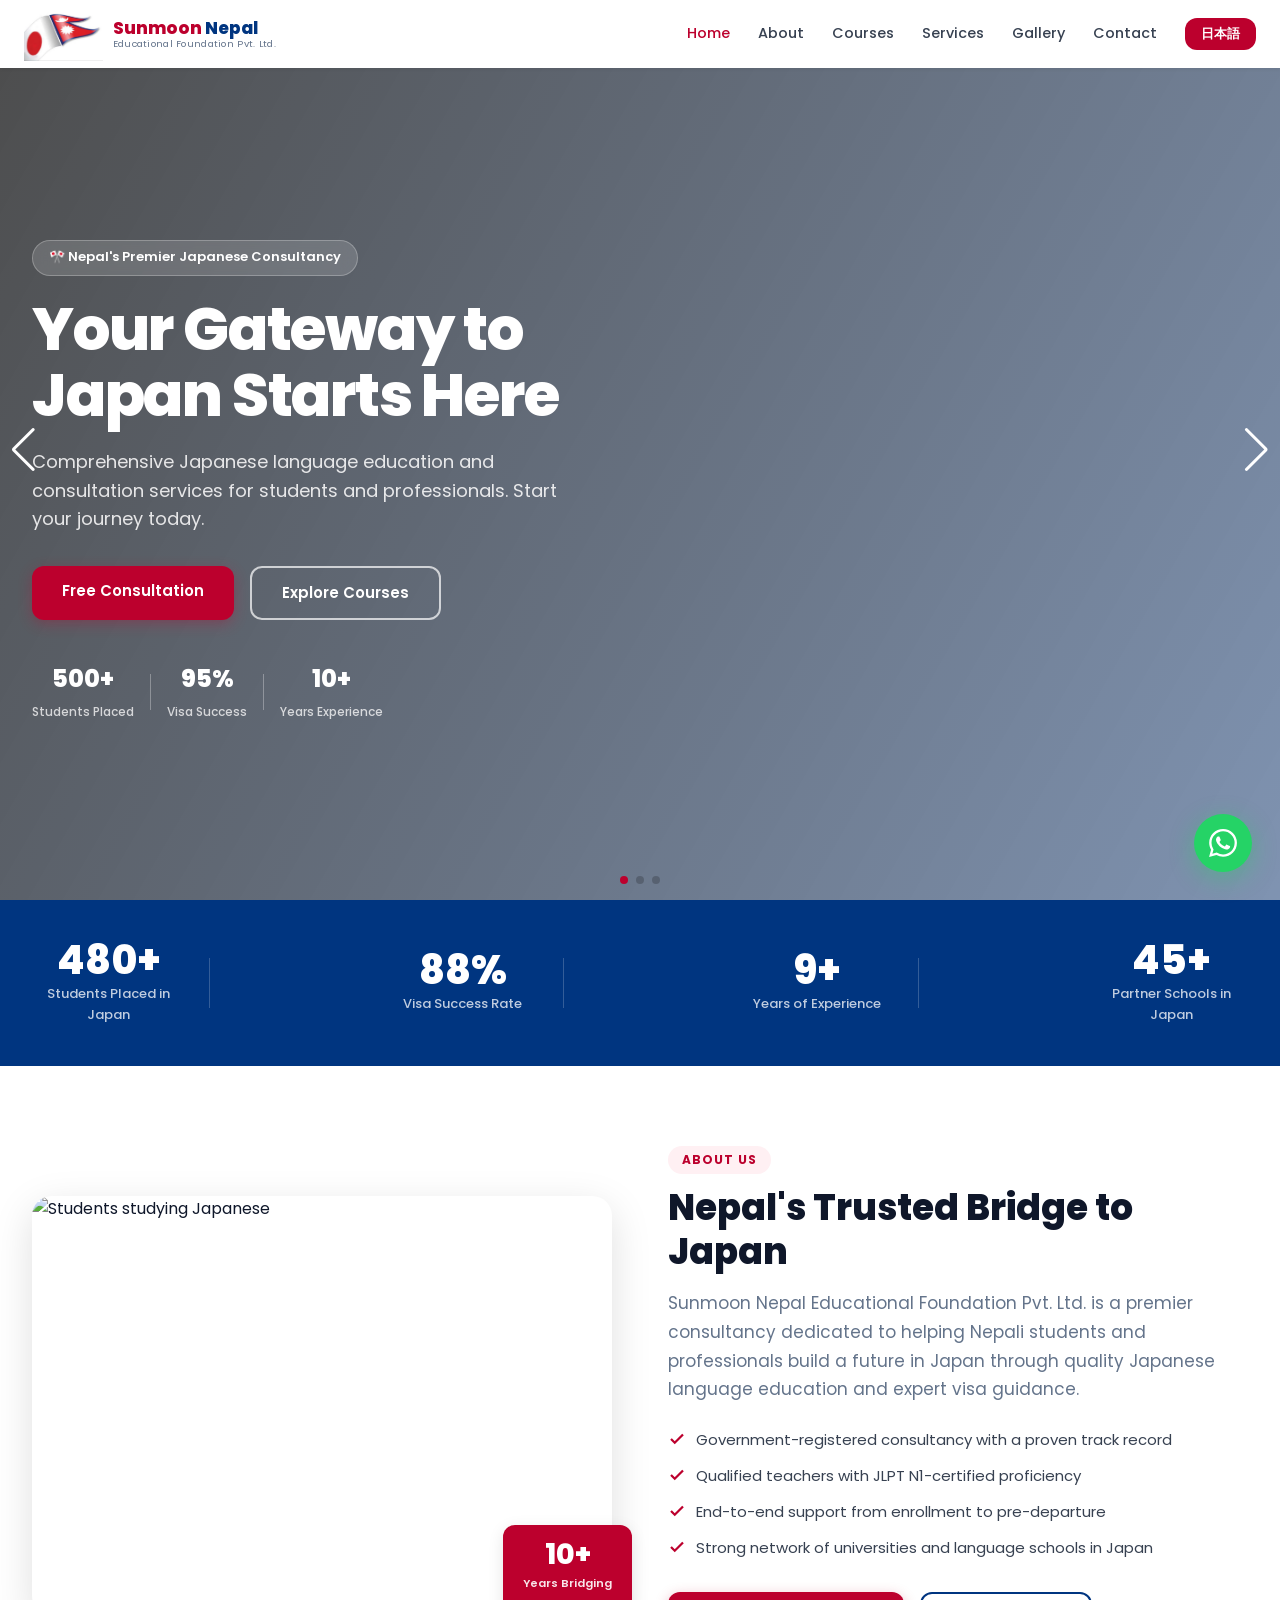
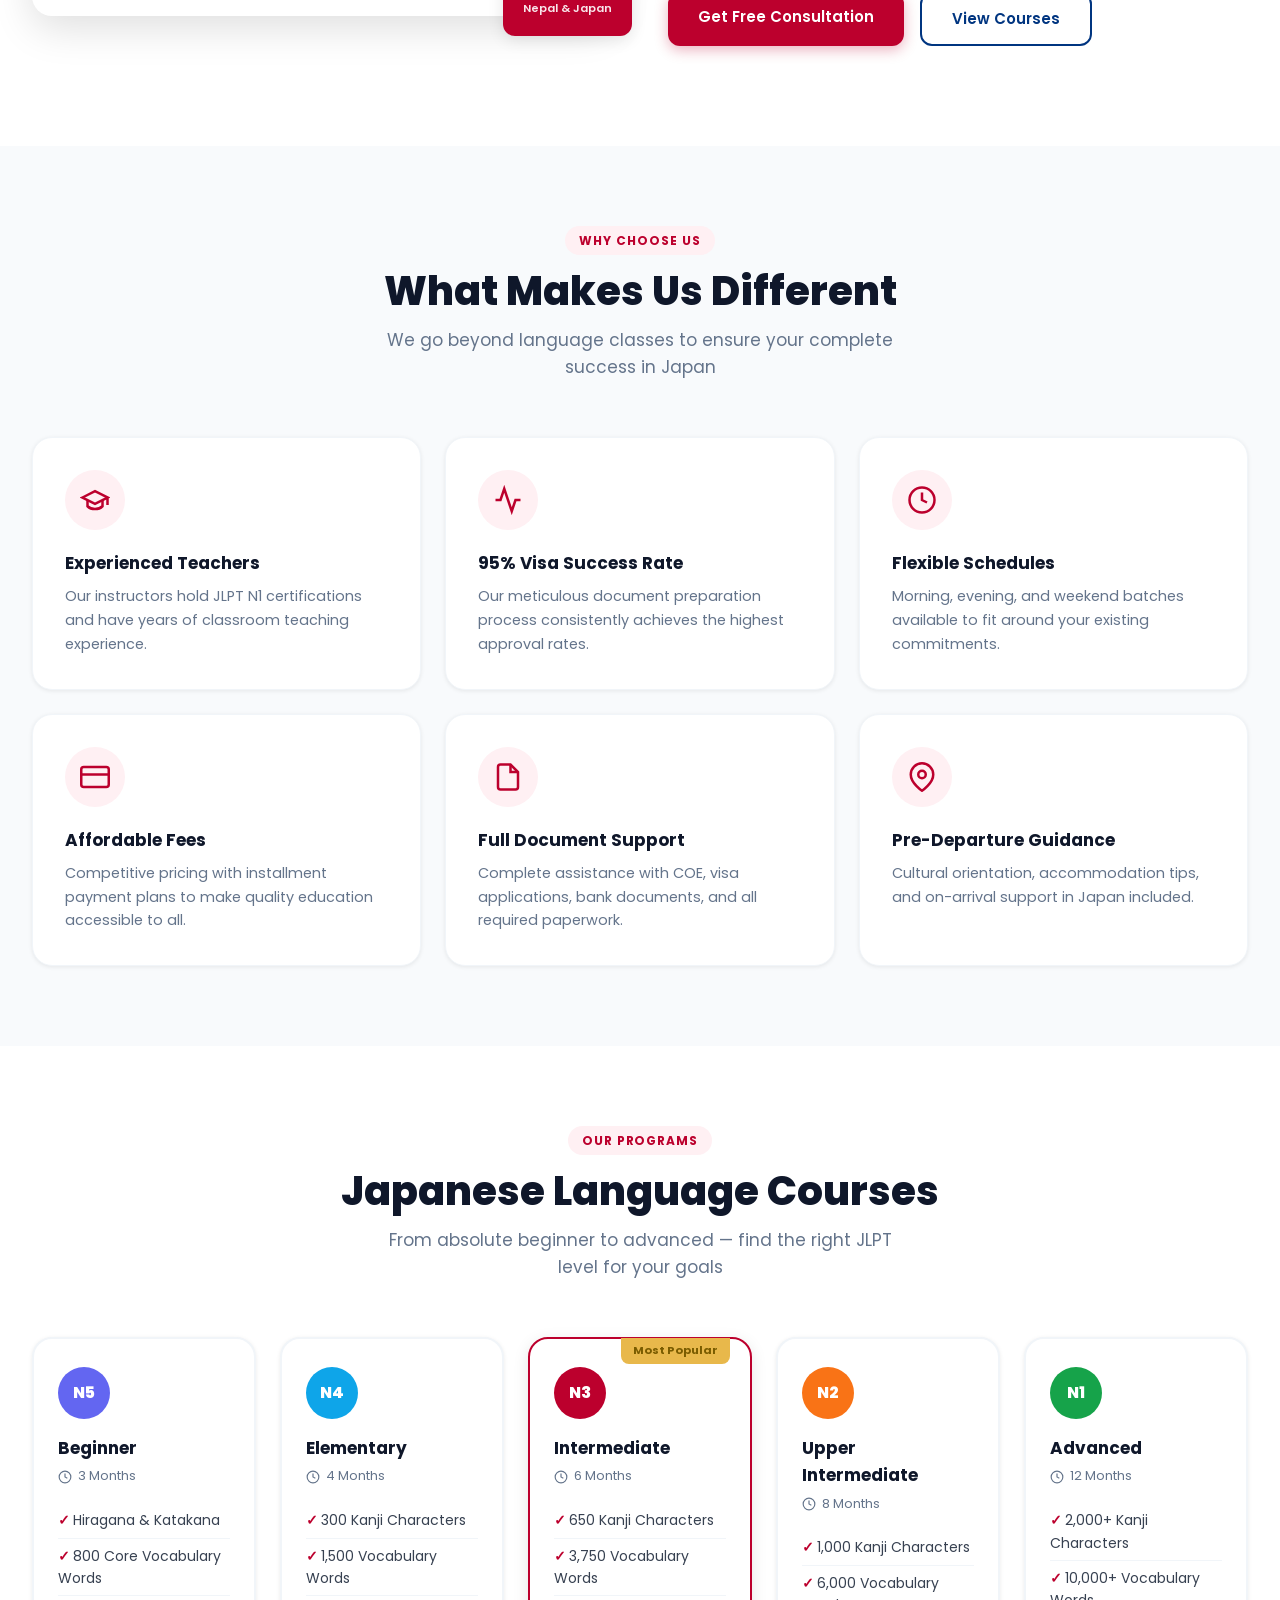
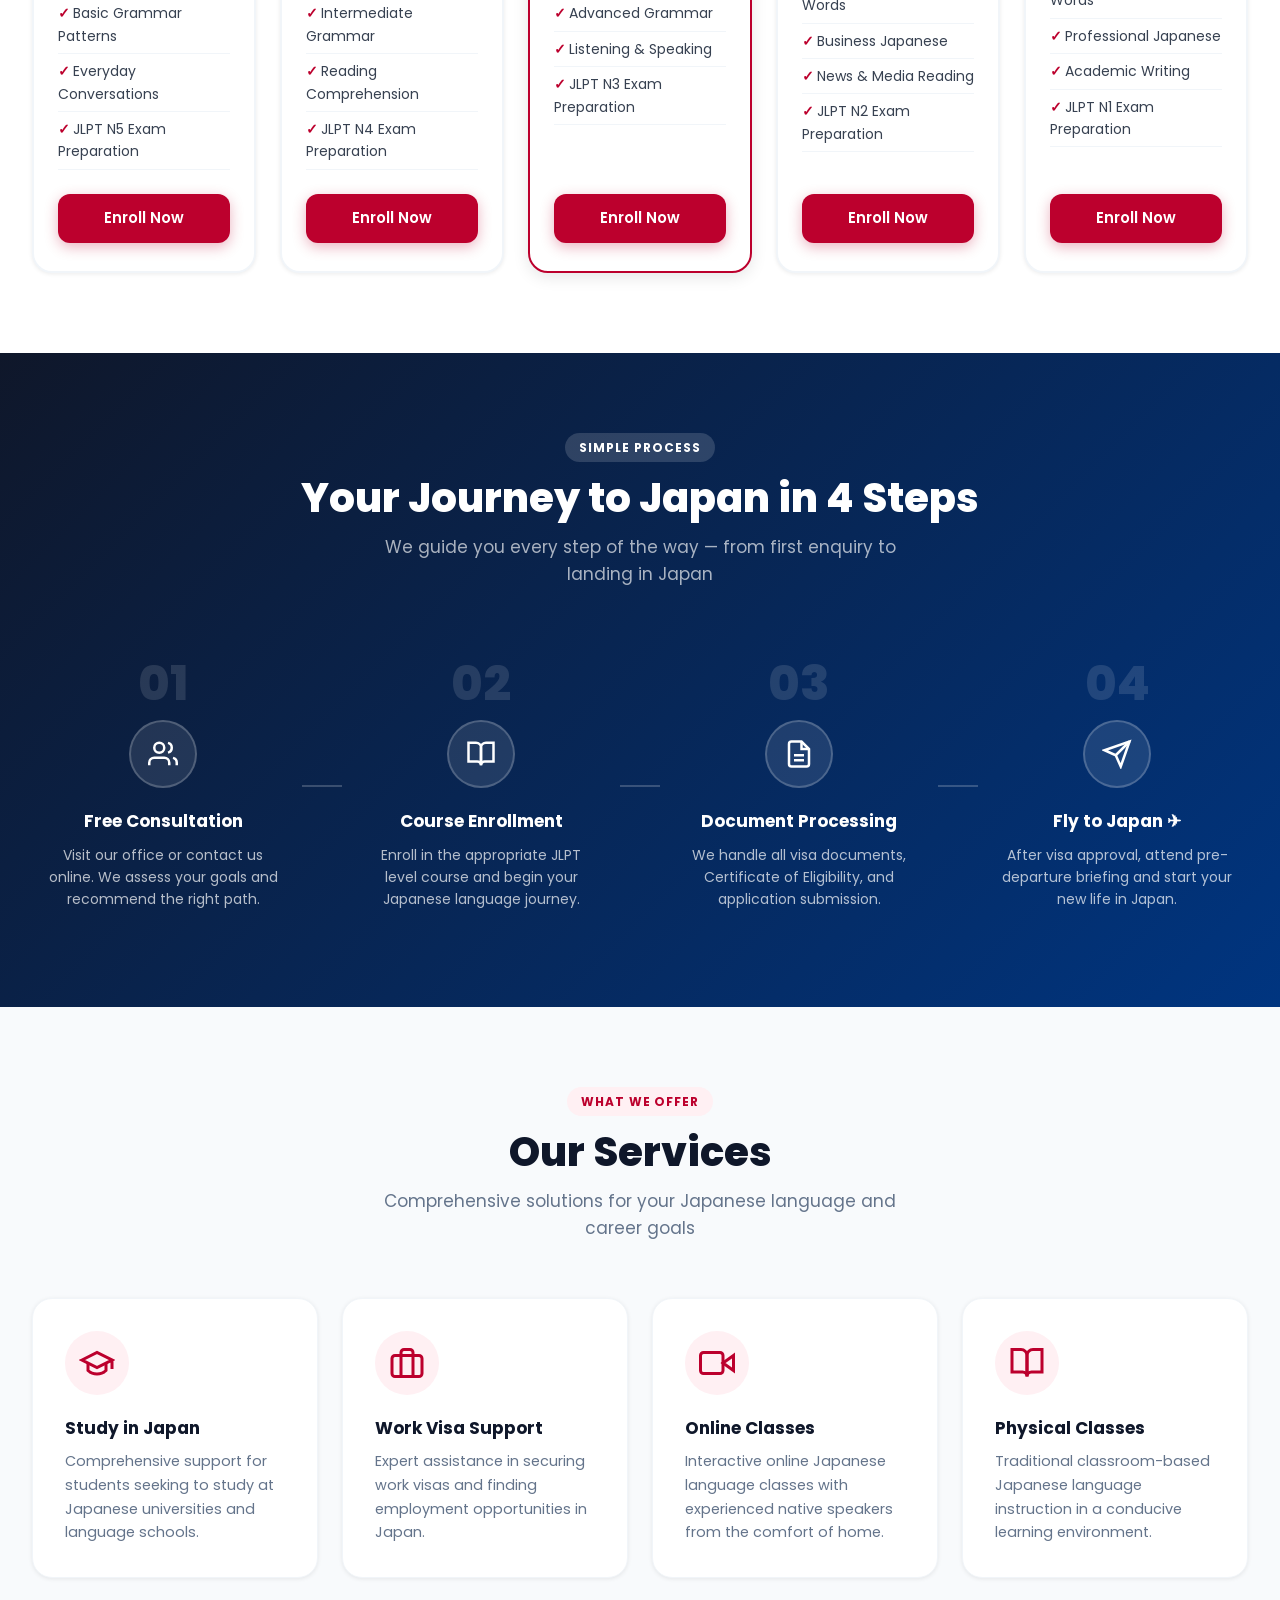
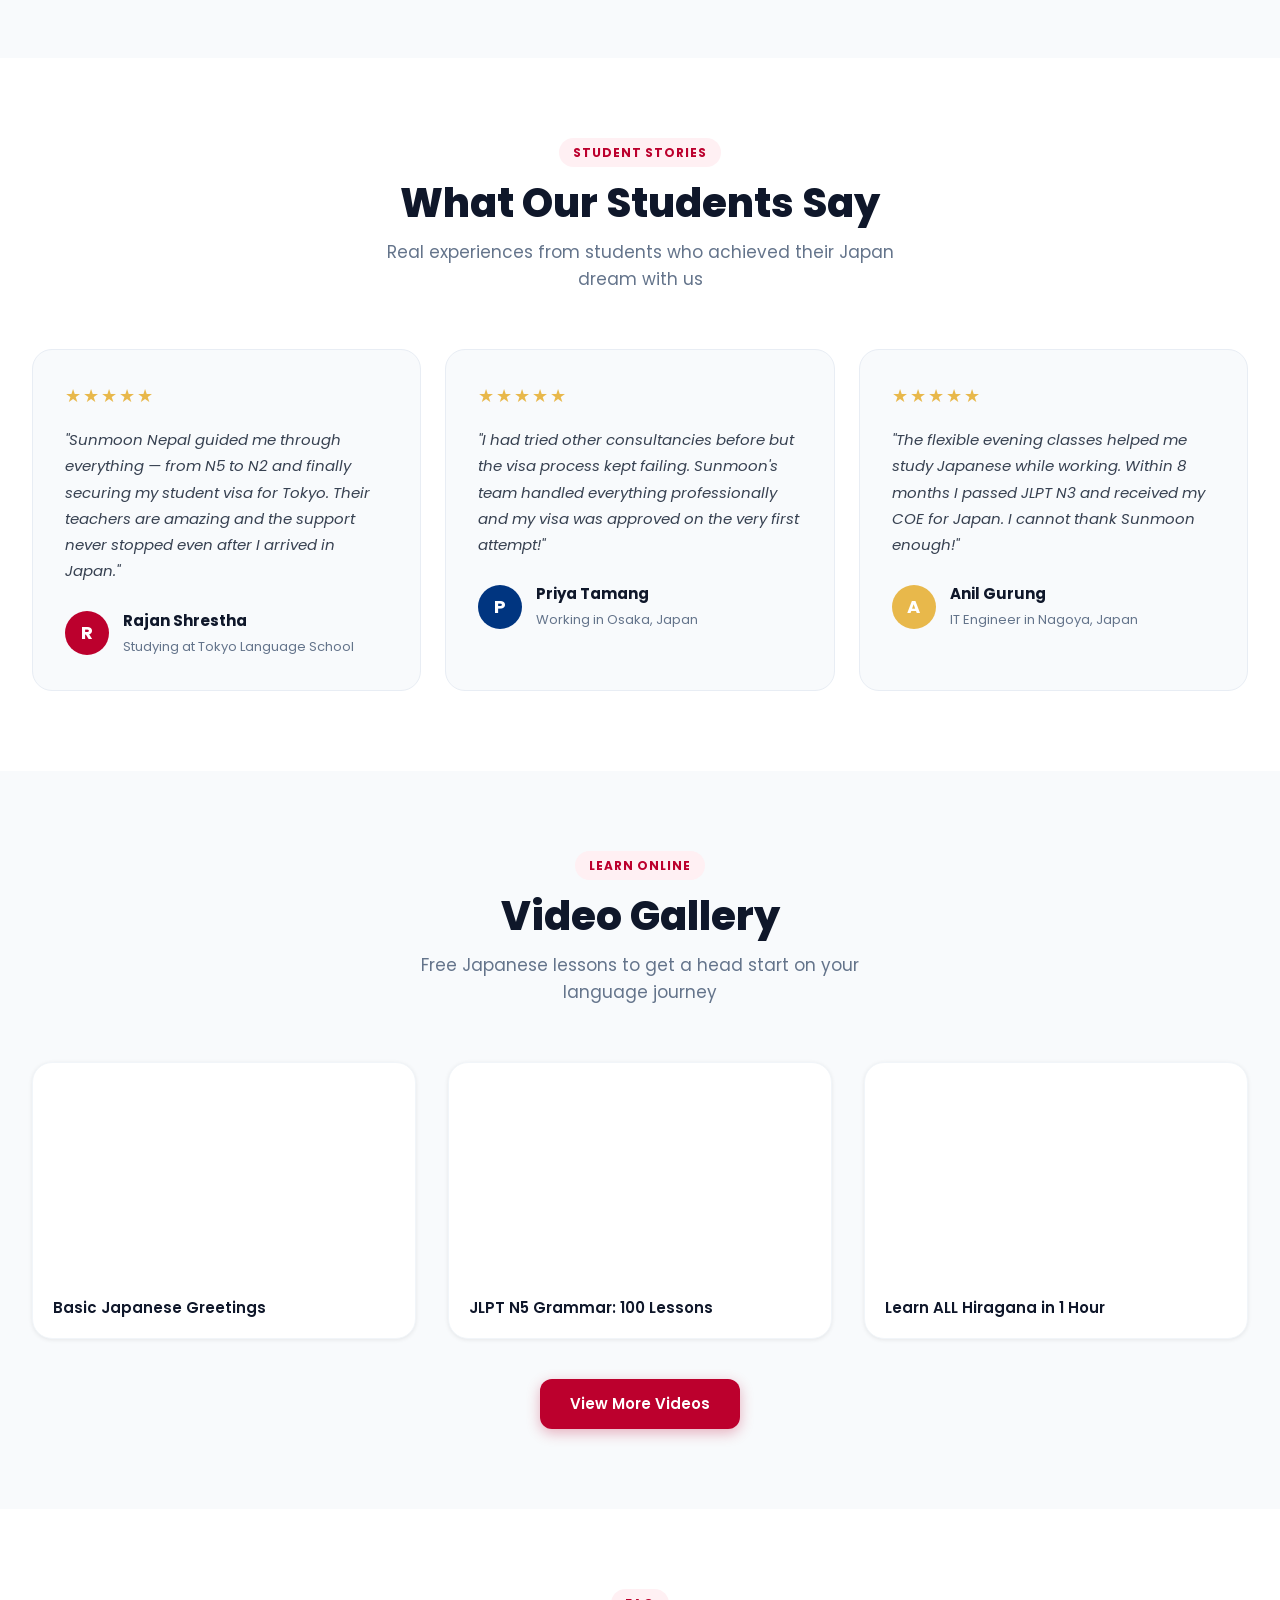
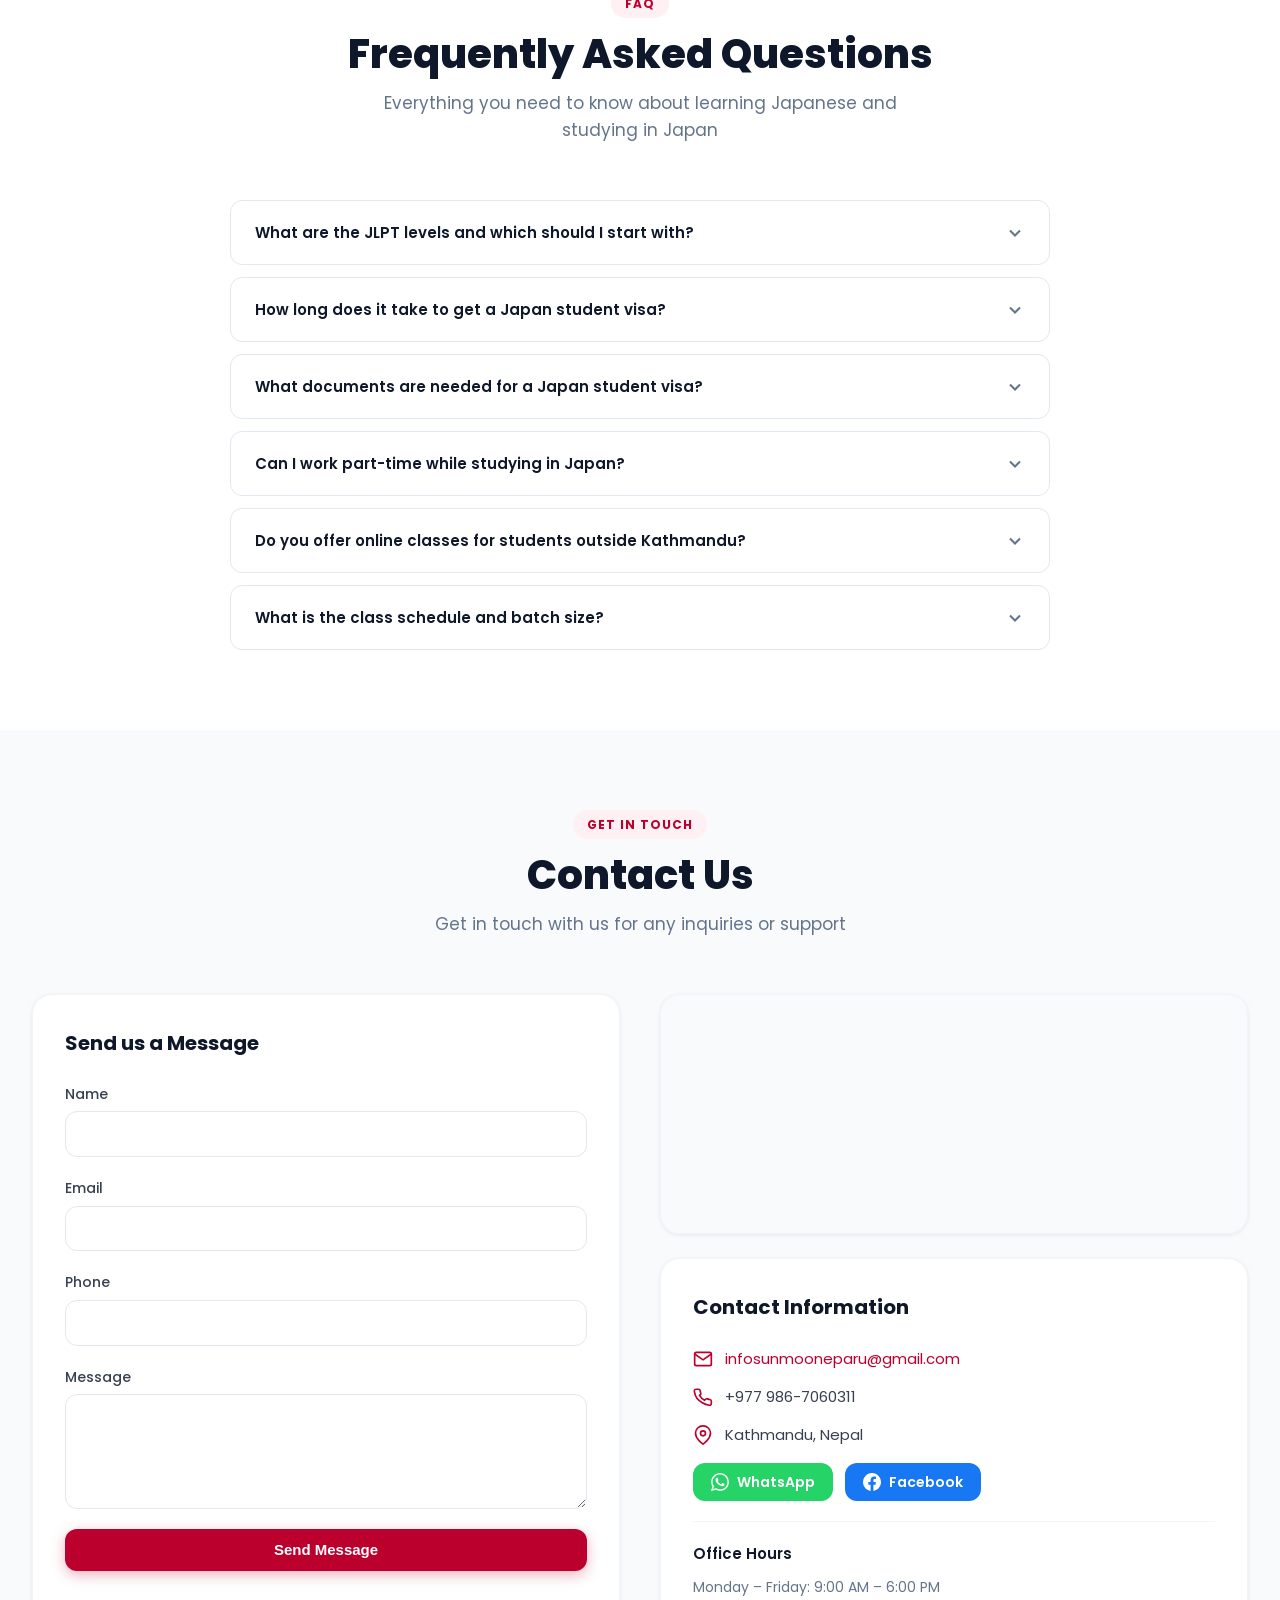
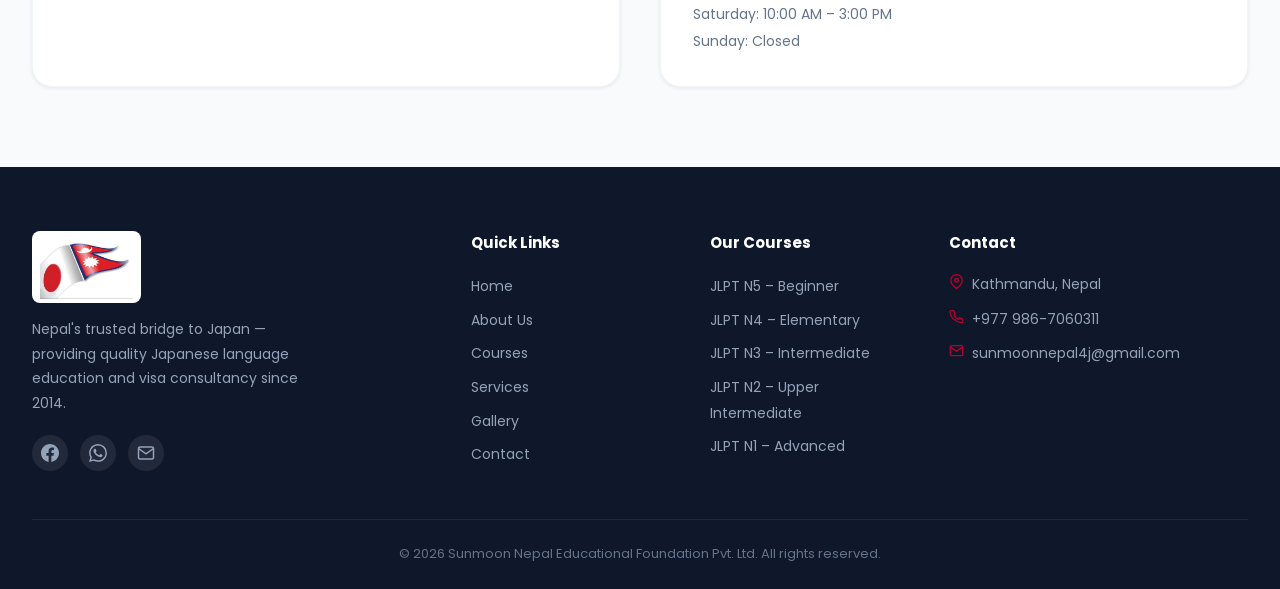
==== commit f7e61f5d: "added send mail functionality" ====
--- a/index.html
+++ b/index.html
@@ -535,57 +535,57 @@
             <svg xmlns="http://www.w3.org/2000/svg" width="20" height="20" viewBox="0 0 24 24" fill="none" stroke="currentColor" stroke-width="2.5"><polyline points="6 9 12 15 18 9"/></svg>
           </button>
           <div class="faq-a">
-            <p>JLPT has 5 levels: N5 (beginner) to N1 (advanced). If you have no Japanese experience, start at N5. We provide a free placement test at our office to determine the right level for you.</p>
+            <p data-key="faq.a1">JLPT has 5 levels: N5 (beginner) to N1 (advanced). If you have no Japanese experience, start at N5. We provide a free placement test at our office to determine the right level for you.</p>
           </div>
         </div>
 
         <div class="faq-item reveal">
           <button class="faq-q" onclick="toggleFaq(this)">
-            How long does it take to get a Japan student visa?
+            <span data-key="faq.q2">How long does it take to get a Japan student visa?</span>
             <svg xmlns="http://www.w3.org/2000/svg" width="20" height="20" viewBox="0 0 24 24" fill="none" stroke="currentColor" stroke-width="2.5"><polyline points="6 9 12 15 18 9"/></svg>
           </button>
           <div class="faq-a">
-            <p>The Certificate of Eligibility (COE) from Japan typically takes 2–3 months after application submission. After receiving the COE, the visa sticker from the Japanese Embassy in Nepal is usually issued within 3–5 business days.</p>
+            <p data-key="faq.a2">The Certificate of Eligibility (COE) from Japan typically takes 2–3 months after application submission. After receiving the COE, the visa sticker from the Japanese Embassy in Nepal is usually issued within 3–5 business days.</p>
           </div>
         </div>
 
         <div class="faq-item reveal">
           <button class="faq-q" onclick="toggleFaq(this)">
-            What documents are needed for a Japan student visa?
+            <span data-key="faq.q3">What documents are needed for a Japan student visa?</span>
             <svg xmlns="http://www.w3.org/2000/svg" width="20" height="20" viewBox="0 0 24 24" fill="none" stroke="currentColor" stroke-width="2.5"><polyline points="6 9 12 15 18 9"/></svg>
           </button>
           <div class="faq-a">
-            <p>Key documents include: valid passport, academic transcripts, Japanese language certificate (JLPT), financial documents (bank statements), passport-size photos, application form, and school acceptance letter. Our team assists you in preparing all of these.</p>
+            <p data-key="faq.a3">Key documents include: valid passport, academic transcripts, Japanese language certificate (JLPT), financial documents (bank statements), passport-size photos, application form, and school acceptance letter. Our team assists you in preparing all of these.</p>
           </div>
         </div>
 
         <div class="faq-item reveal">
           <button class="faq-q" onclick="toggleFaq(this)">
-            Can I work part-time while studying in Japan?
+            <span data-key="faq.q4">Can I work part-time while studying in Japan?</span>
             <svg xmlns="http://www.w3.org/2000/svg" width="20" height="20" viewBox="0 0 24 24" fill="none" stroke="currentColor" stroke-width="2.5"><polyline points="6 9 12 15 18 9"/></svg>
           </button>
           <div class="faq-a">
-            <p>Yes! Students on a Japanese student visa are permitted to work up to 28 hours per week during term time and up to 40 hours per week during holidays. We provide guidance on part-time job opportunities in Japan to help cover living expenses.</p>
+            <p data-key="faq.a4">Yes! Students on a Japanese student visa are permitted to work up to 28 hours per week during term time and up to 40 hours per week during holidays. We provide guidance on part-time job opportunities in Japan to help cover living expenses.</p>
           </div>
         </div>
 
         <div class="faq-item reveal">
           <button class="faq-q" onclick="toggleFaq(this)">
-            Do you offer online classes for students outside Kathmandu?
+            <span data-key="faq.q5">Do you offer online classes for students outside Kathmandu?</span>
             <svg xmlns="http://www.w3.org/2000/svg" width="20" height="20" viewBox="0 0 24 24" fill="none" stroke="currentColor" stroke-width="2.5"><polyline points="6 9 12 15 18 9"/></svg>
           </button>
           <div class="faq-a">
-            <p>Absolutely. We offer fully interactive online classes via Zoom for students across Nepal and internationally. Our online curriculum is identical to our physical classes, complete with assignments, tests, and live teacher support.</p>
+            <p data-key="faq.a5">Absolutely. We offer fully interactive online classes via Zoom for students across Nepal and internationally. Our online curriculum is identical to our physical classes, complete with assignments, tests, and live teacher support.</p>
           </div>
         </div>
 
         <div class="faq-item reveal">
           <button class="faq-q" onclick="toggleFaq(this)">
-            What is the class schedule and batch size?
+            <span data-key="faq.q6">What is the class schedule and batch size?</span>
             <svg xmlns="http://www.w3.org/2000/svg" width="20" height="20" viewBox="0 0 24 24" fill="none" stroke="currentColor" stroke-width="2.5"><polyline points="6 9 12 15 18 9"/></svg>
           </button>
           <div class="faq-a">
-            <p>We run morning (7–9 AM), daytime (10 AM–12 PM), and evening (5–7 PM) batches, plus weekend sessions. Batch sizes are kept small (max 15 students) to ensure personalized attention for every student.</p>
+            <p data-key="faq.a6">We run morning (7–9 AM), daytime (10 AM–12 PM), and evening (5–7 PM) batches, plus weekend sessions. Batch sizes are kept small (max 15 students) to ensure personalized attention for every student.</p>
           </div>
         </div>
 
@@ -609,19 +609,24 @@
           <form id="contactForm">
             <div class="form-group">
               <label for="name"    data-key="contact.form.name">Name</label>
-              <input type="text"   id="name"    name="name"    required>
+              <input type="text"   id="name"    name="name"    maxlength="100" required>
             </div>
             <div class="form-group">
               <label for="email"   data-key="contact.form.email">Email</label>
-              <input type="email"  id="email"   name="email"   required>
+              <input type="email"  id="email"   name="email"   maxlength="254" required>
             </div>
             <div class="form-group">
               <label for="phone"   data-key="contact.form.phone">Phone</label>
-              <input type="tel"    id="phone"   name="phone">
+              <input type="tel"    id="phone"   name="phone"   maxlength="30">
             </div>
             <div class="form-group">
               <label for="message" data-key="contact.form.message">Message</label>
-              <textarea id="message" name="message" rows="4" required></textarea>
+              <textarea id="message" name="message" rows="4" maxlength="5000" required></textarea>
+            </div>
+            <!-- Honeypot: hidden from users, bots tend to fill it -->
+            <div style="position:absolute;left:-9999px;" aria-hidden="true">
+              <label for="website">Website</label>
+              <input type="text" id="website" name="website" tabindex="-1" autocomplete="off">
             </div>
             <button type="submit" class="btn-primary btn-block" id="submitBtn">
               <span id="submitText" data-key="contact.form.send">Send Message</span>
@@ -642,7 +647,7 @@
             <h3>Contact Information</h3>
             <div class="info-item">
               <svg xmlns="http://www.w3.org/2000/svg" width="20" height="20" viewBox="0 0 24 24" fill="none" stroke="currentColor" stroke-width="2"><path d="M4 4h16c1.1 0 2 .9 2 2v12c0 1.1-.9 2-2 2H4c-1.1 0-2-.9-2-2V6c0-1.1.9-2 2-2z"/><polyline points="22,6 12,13 2,6"/></svg>
-              <a href="mailto:sunmoonnepal4j@gmail.com">sunmoonnepal4j@gmail.com</a>
+              <a href="mailto:infosunmooneparu@gmail.com">infosunmooneparu@gmail.com</a>
             </div>
             <div class="info-item">
               <svg xmlns="http://www.w3.org/2000/svg" width="20" height="20" viewBox="0 0 24 24" fill="none" stroke="currentColor" stroke-width="2"><path d="M22 16.92v3a2 2 0 0 1-2.18 2 19.79 19.79 0 0 1-8.63-3.07A19.5 19.5 0 0 1 4.69 13.5 19.79 19.79 0 0 1 1.6 4.87 2 2 0 0 1 3.55 2.68h3a2 2 0 0 1 2 1.72 12.84 12.84 0 0 0 .7 2.81 2 2 0 0 1-.45 2.11L7.91 10a16 16 0 0 0 6 6l1.27-1.27a2 2 0 0 1 2.11-.45 12.84 12.84 0 0 0 2.81.7A2 2 0 0 1 22 16.92z"/></svg>
